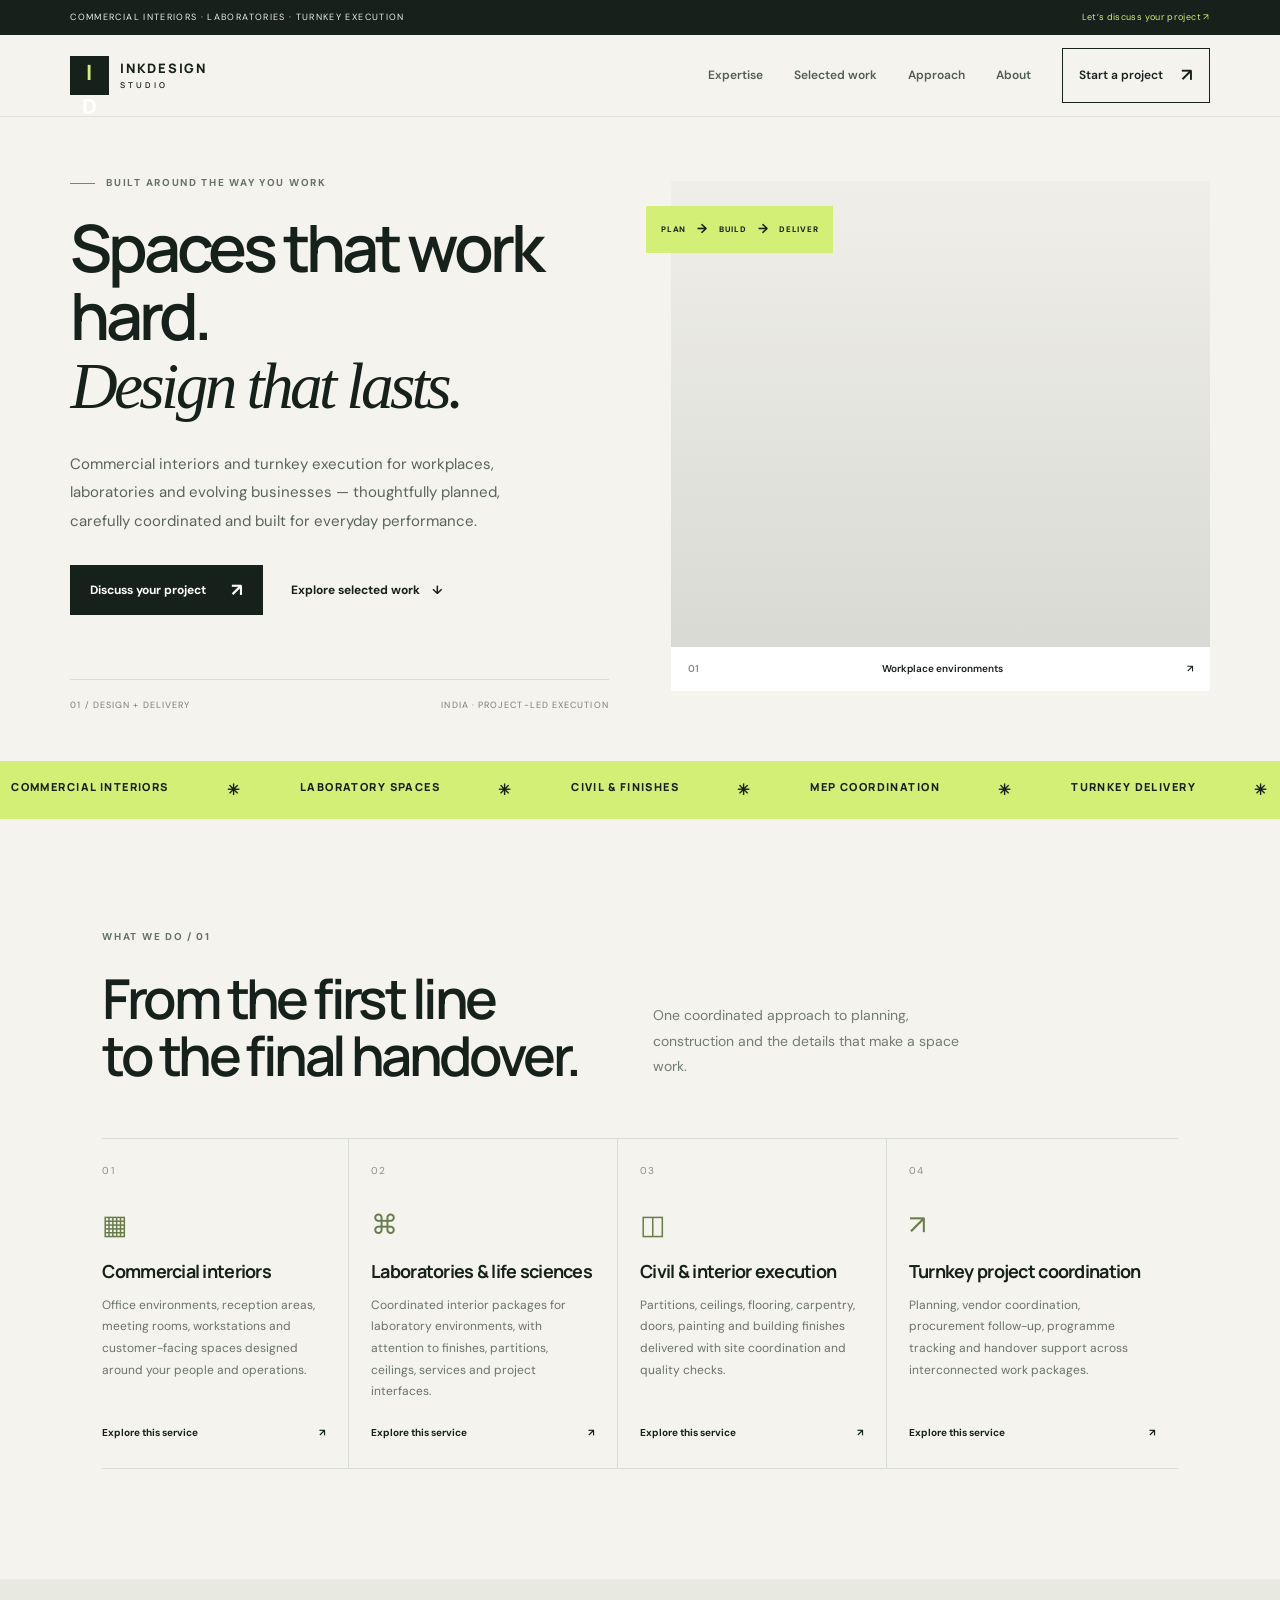
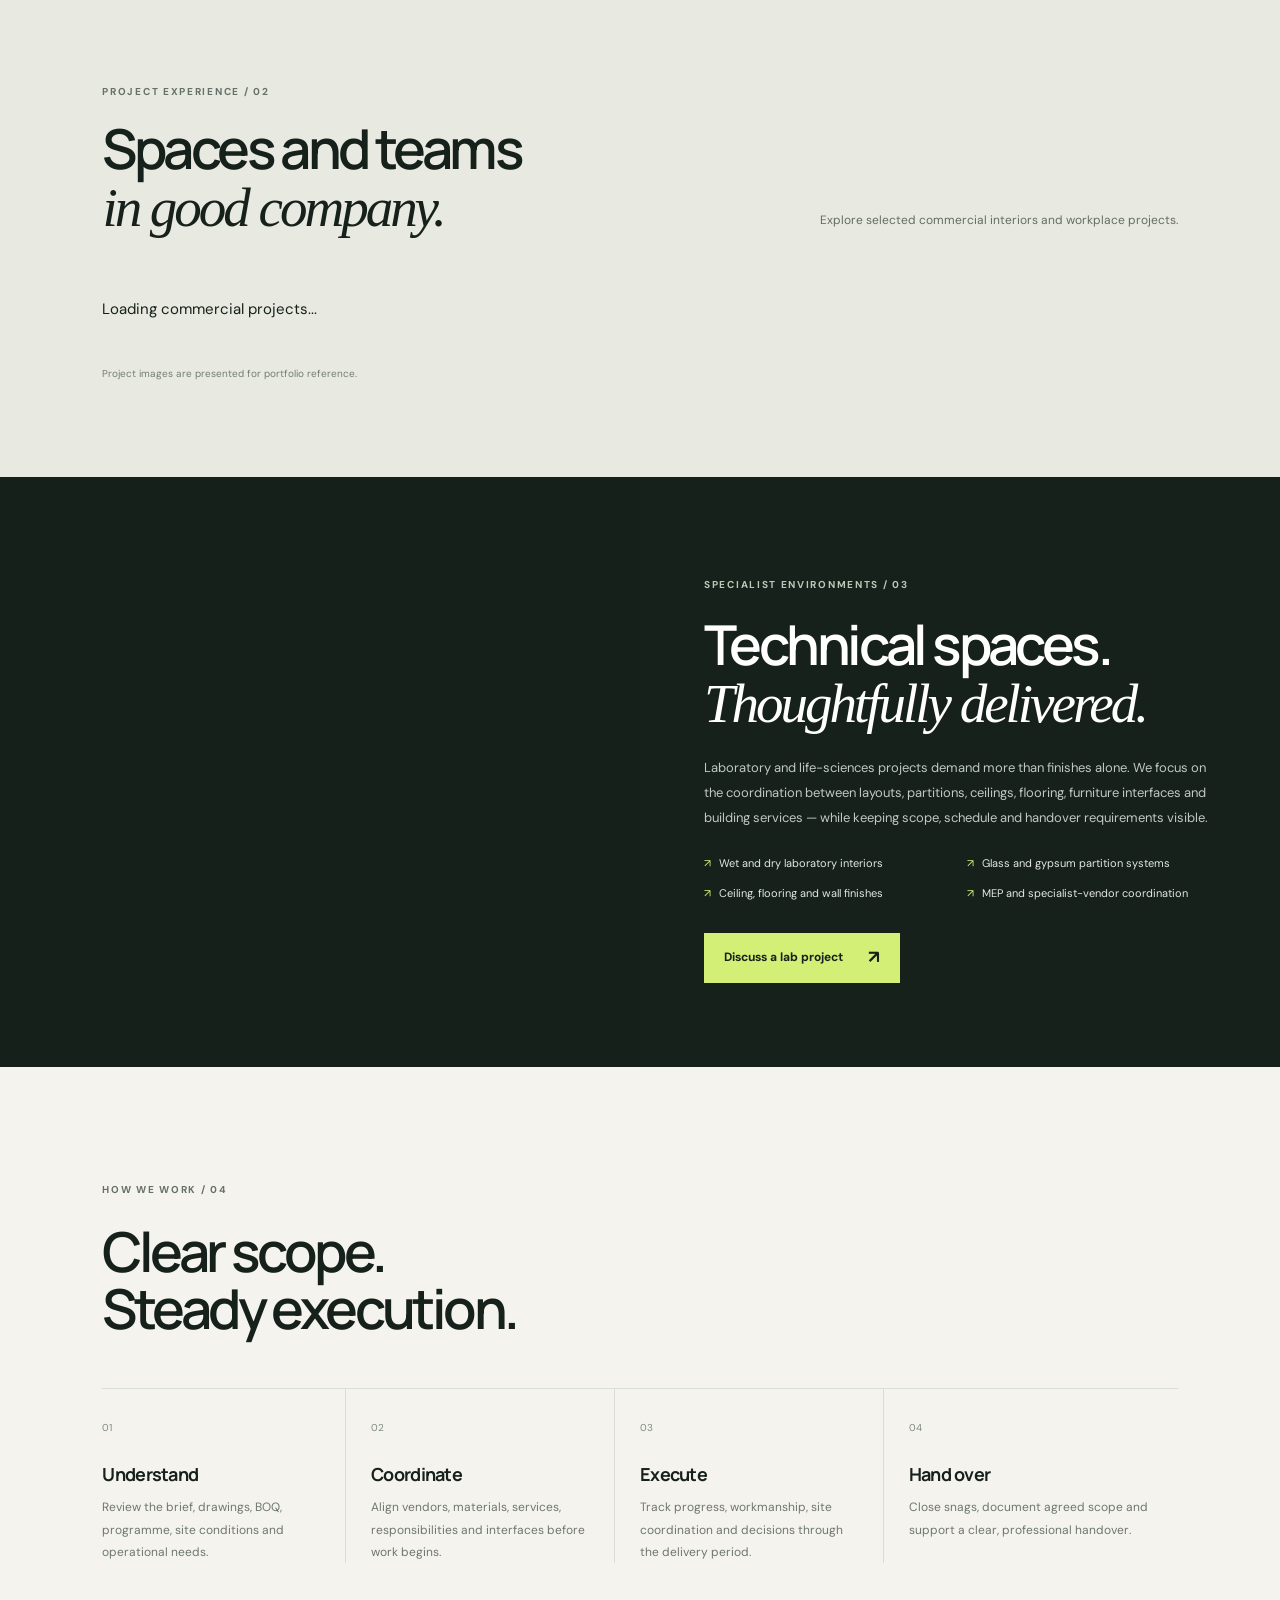
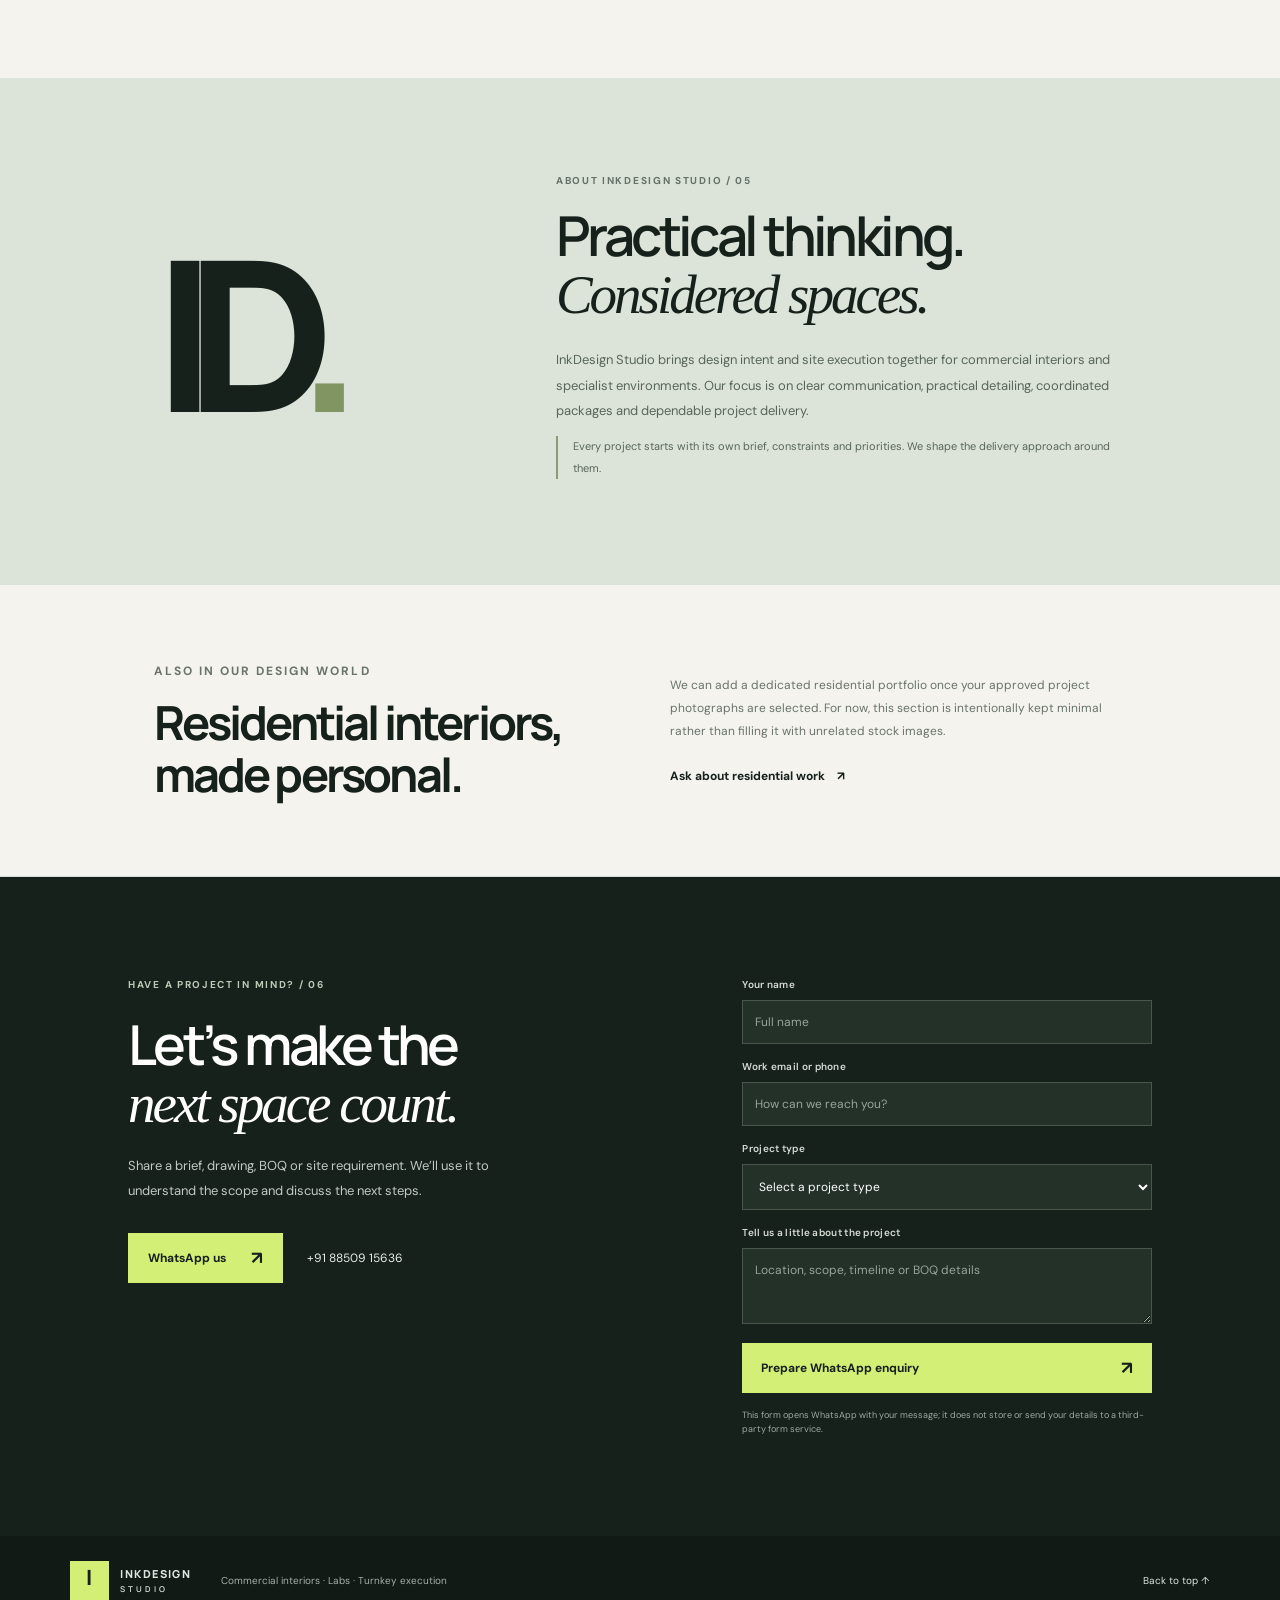
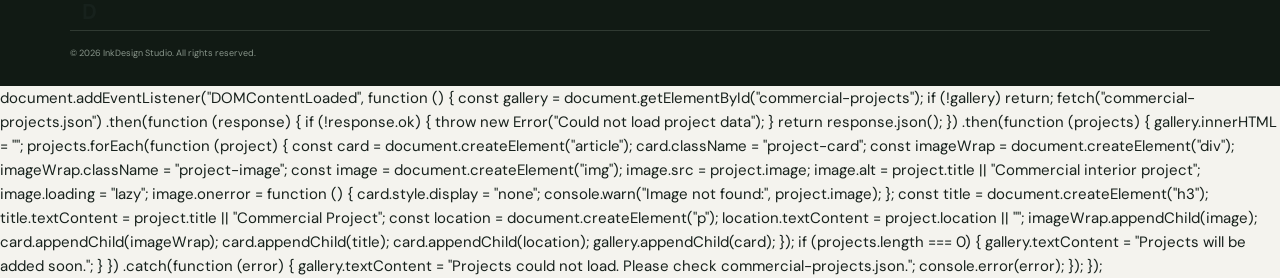
==== index.html @ 26ec73cc "Update index.html" ====
<!doctype html>
<html lang="en">
<head>
  <meta charset="utf-8">
  <meta name="viewport" content="width=device-width, initial-scale=1">
  <title>InkDesign Studio | Commercial Interiors & Turnkey Execution</title>
  <meta name="description" content="InkDesign Studio delivers commercial interiors, laboratory and life-sciences spaces, and turnkey interior execution across India.">
  <meta name="keywords" content="commercial interiors, office interiors, laboratory interiors, life sciences interiors, turnkey interior contractors, InkDesign Studio">
  <meta name="author" content="InkDesign Studio">
  <meta name="theme-color" content="#17211c">
  <link rel="canonical" href="https://inkdesignstudio.co.in/">
  <meta property="og:type" content="website">
  <meta property="og:site_name" content="InkDesign Studio">
  <meta property="og:title" content="InkDesign Studio | Spaces made to perform">
  <meta property="og:description" content="Commercial interiors, laboratory environments and turnkey execution.">
  <meta property="og:url" content="https://inkdesignstudio.co.in/">
  <link rel="preconnect" href="https://fonts.googleapis.com">
  <link rel="preconnect" href="https://fonts.gstatic.com" crossorigin>
  <link href="https://fonts.googleapis.com/css2?family=DM+Sans:wght@400;500;600;700&family=Manrope:wght@400;500;600;700;800&display=swap" rel="stylesheet">
  <link rel="stylesheet" href="styles.css">
  <script type="application/ld+json">
  {"@context":"https://schema.org","@type":"InteriorDesignBusiness","name":"InkDesign Studio","url":"https://inkdesignstudio.co.in/","telephone":"+91-8850915636","description":"Commercial interiors, laboratory and life-sciences spaces, and turnkey interior execution."}
  </script>
</head>
<body>
  <div class="topline"><span>COMMERCIAL INTERIORS · LABORATORIES · TURNKEY EXECUTION</span><a href="https://wa.me/918850915636" target="_blank" rel="noopener">Let’s discuss your project ↗</a></div>
  <header class="site-header">
    <a class="brand" href="#home" aria-label="InkDesign Studio home"><span class="brand-mark">I<span>D</span></span><span class="brand-name">INKDESIGN <small>STUDIO</small></span></a>
    <button class="menu-toggle" aria-label="Open navigation" aria-expanded="false">☰</button>
    <nav class="main-nav" aria-label="Main navigation">
      <a href="#expertise">Expertise</a><a href="#work">Selected work</a><a href="#approach">Approach</a><a href="#about">About</a><a class="nav-cta" href="#contact">Start a project <span>↗</span></a>
    </nav>
  </header>
  <main>
    <section class="hero" id="home">
      <div class="hero-copy">
        <p class="eyebrow"><span class="eyebrow-line"></span> BUILT AROUND THE WAY YOU WORK</p>
        <h1>Spaces that work hard.<br><em>Design that lasts.</em></h1>
        <p class="hero-intro">Commercial interiors and turnkey execution for workplaces, laboratories and evolving businesses — thoughtfully planned, carefully coordinated and built for everyday performance.</p>
        <div class="hero-actions"><a class="button button-dark" href="#contact">Discuss your project <span>↗</span></a><a class="text-link" href="#work">Explore selected work <span>↓</span></a></div>
        <div class="hero-foot"><span>01 / DESIGN + DELIVERY</span><span>INDIA · PROJECT-LED EXECUTION</span></div>
      </div>
      <div class="hero-visual">
        <div class="hero-photo" role="img" aria-label="Contemporary workplace interior"></div>
        <div class="photo-caption"><span>01</span><span>Workplace environments</span><span>↗</span></div>
        <div class="hero-stamp"><span>PLAN</span><b>→</b><span>BUILD</span><b>→</b><span>DELIVER</span></div>
      </div>
    </section>

    <section class="ticker" aria-label="Services"><div>COMMERCIAL INTERIORS <i>✳</i> LABORATORY SPACES <i>✳</i> CIVIL & FINISHES <i>✳</i> MEP COORDINATION <i>✳</i> TURNKEY DELIVERY <i>✳</i></div></section>

    <section class="section expertise" id="expertise">
      <div class="section-heading"><p class="eyebrow">WHAT WE DO / 01</p><h2>From the first line<br>to the final handover.</h2><p class="section-lead">One coordinated approach to planning, construction and the details that make a space work.</p></div>
      <div class="service-grid">
        <article class="service-card"><span class="service-number">01</span><div class="service-icon">▦</div><h3>Commercial interiors</h3><p>Office environments, reception areas, meeting rooms, workstations and customer-facing spaces designed around your people and operations.</p><a href="#contact">Explore this service <span>↗</span></a></article>
        <article class="service-card"><span class="service-number">02</span><div class="service-icon">⌘</div><h3>Laboratories & life sciences</h3><p>Coordinated interior packages for laboratory environments, with attention to finishes, partitions, ceilings, services and project interfaces.</p><a href="#contact">Explore this service <span>↗</span></a></article>
        <article class="service-card"><span class="service-number">03</span><div class="service-icon">◫</div><h3>Civil & interior execution</h3><p>Partitions, ceilings, flooring, carpentry, doors, painting and building finishes delivered with site coordination and quality checks.</p><a href="#contact">Explore this service <span>↗</span></a></article>
        <article class="service-card"><span class="service-number">04</span><div class="service-icon">↗</div><h3>Turnkey project coordination</h3><p>Planning, vendor coordination, procurement follow-up, programme tracking and handover support across interconnected work packages.</p><a href="#contact">Explore this service <span>↗</span></a></article>
      </div>
    </section>

    
<section class="work-section" id="work">
  <div class="work-top">
    <div>
      <p class="eyebrow">PROJECT EXPERIENCE / 02</p>
      <h2>Spaces and teams<br><em>in good company.</em></h2>
    </div>
    <p class="work-intro">
      Explore selected commercial interiors and workplace projects.
    </p>
  </div>

  <div class="project-grid" id="commercial-projects">
    <p>Loading commercial projects...</p>
  </div>

  <p class="image-note">
    Project images are presented for portfolio reference.
  </p>
</section>


    <section class="lab-band">
      <div class="lab-image" role="img" aria-label="Modern laboratory interior"></div>
      <div class="lab-copy"><p class="eyebrow">SPECIALIST ENVIRONMENTS / 03</p><h2>Technical spaces.<br><em>Thoughtfully delivered.</em></h2><p>Laboratory and life-sciences projects demand more than finishes alone. We focus on the coordination between layouts, partitions, ceilings, flooring, furniture interfaces and building services — while keeping scope, schedule and handover requirements visible.</p><ul><li>Wet and dry laboratory interiors</li><li>Glass and gypsum partition systems</li><li>Ceiling, flooring and wall finishes</li><li>MEP and specialist-vendor coordination</li></ul><a class="button button-light" href="#contact">Discuss a lab project <span>↗</span></a></div>
    </section>

    <section class="section approach" id="approach">
      <div class="section-heading"><p class="eyebrow">HOW WE WORK / 04</p><h2>Clear scope.<br>Steady execution.</h2></div>
      <div class="steps">
        <article><span>01</span><h3>Understand</h3><p>Review the brief, drawings, BOQ, programme, site conditions and operational needs.</p></article>
        <article><span>02</span><h3>Coordinate</h3><p>Align vendors, materials, services, responsibilities and interfaces before work begins.</p></article>
        <article><span>03</span><h3>Execute</h3><p>Track progress, workmanship, site coordination and decisions through the delivery period.</p></article>
        <article><span>04</span><h3>Hand over</h3><p>Close snags, document agreed scope and support a clear, professional handover.</p></article>
      </div>
    </section>

    <section class="about-section" id="about">
      <div class="about-mark">ID<span>.</span></div>
      <div class="about-copy"><p class="eyebrow">ABOUT INKDESIGN STUDIO / 05</p><h2>Practical thinking.<br><em>Considered spaces.</em></h2><p>InkDesign Studio brings design intent and site execution together for commercial interiors and specialist environments. Our focus is on clear communication, practical detailing, coordinated packages and dependable project delivery.</p><p class="about-small">Every project starts with its own brief, constraints and priorities. We shape the delivery approach around them.</p></div>
    </section>

    <section class="residential-note"><div><p class="eyebrow">ALSO IN OUR DESIGN WORLD</p><h2>Residential interiors,<br>made personal.</h2></div><div><p>We can add a dedicated residential portfolio once your approved project photographs are selected. For now, this section is intentionally kept minimal rather than filling it with unrelated stock images.</p><a class="text-link" href="#contact">Ask about residential work <span>↗</span></a></div></section>

    <section class="contact-section" id="contact">
      <div class="contact-main"><p class="eyebrow">HAVE A PROJECT IN MIND? / 06</p><h2>Let’s make the<br><em>next space count.</em></h2><p>Share a brief, drawing, BOQ or site requirement. We’ll use it to understand the scope and discuss the next steps.</p><div class="contact-actions"><a class="button button-light" href="https://wa.me/918850915636?text=Hello%20InkDesign%20Studio%2C%20I%20would%20like%20to%20discuss%20a%20project." target="_blank" rel="noopener">WhatsApp us <span>↗</span></a><a class="contact-phone" href="tel:+918850915636">+91 88509 15636</a></div></div>
      <form class="enquiry-form" id="enquiry-form">
        <label>Your name<input name="name" required autocomplete="name" placeholder="Full name"></label>
        <label>Work email or phone<input name="contact" required placeholder="How can we reach you?"></label>
        <label>Project type<select name="project" required><option value="">Select a project type</option><option>Commercial interiors</option><option>Laboratory / life sciences</option><option>Civil & interior execution</option><option>Turnkey coordination</option><option>Residential interiors</option><option>Other</option></select></label>
        <label>Tell us a little about the project<textarea name="message" rows="3" placeholder="Location, scope, timeline or BOQ details"></textarea></label>
        <button class="button button-light" type="submit">Prepare WhatsApp enquiry <span>↗</span></button>
        <p class="form-note">This form opens WhatsApp with your message; it does not store or send your details to a third-party form service.</p>
      </form>
    </section>
  </main>
  <footer class="site-footer"><a class="brand brand-footer" href="#home"><span class="brand-mark">I<span>D</span></span><span class="brand-name">INKDESIGN <small>STUDIO</small></span></a><span>Commercial interiors · Labs · Turnkey execution</span><a href="#home">Back to top ↑</a><small>© <span id="year"></span> InkDesign Studio. All rights reserved.</small></footer>
  <script src="script.js"></script>
</body>
</html>

document.addEventListener("DOMContentLoaded", function () {
  const gallery = document.getElementById("commercial-projects");

  if (!gallery) return;

  fetch("commercial-projects.json")
    .then(function (response) {
      if (!response.ok) {
        throw new Error("Could not load project data");
      }
      return response.json();
    })
    .then(function (projects) {
      gallery.innerHTML = "";

      projects.forEach(function (project) {
        const card = document.createElement("article");
        card.className = "project-card";

        const imageWrap = document.createElement("div");
        imageWrap.className = "project-image";

        const image = document.createElement("img");
        image.src = project.image;
        image.alt = project.title || "Commercial interior project";
        image.loading = "lazy";

        image.onerror = function () {
          card.style.display = "none";
          console.warn("Image not found:", project.image);
        };

        const title = document.createElement("h3");
        title.textContent = project.title || "Commercial Project";

        const location = document.createElement("p");
        location.textContent = project.location || "";

        imageWrap.appendChild(image);
        card.appendChild(imageWrap);
        card.appendChild(title);
        card.appendChild(location);
        gallery.appendChild(card);
      });

      if (projects.length === 0) {
        gallery.textContent = "Projects will be added soon.";
      }
    })
    .catch(function (error) {
      gallery.textContent =
        "Projects could not load. Please check commercial-projects.json.";
      console.error(error);
    });
});
---- styles.css ----
:root{--ink:#17211c;--ink2:#24312a;--paper:#f4f3ee;--white:#fff;--muted:#727b74;--line:#d8ddd6;--accent:#d3ef76;--serif:Georgia,"Times New Roman",serif;--sans:"DM Sans",sans-serif;--display:"Manrope",sans-serif}
*{box-sizing:border-box}html{scroll-behavior:smooth;scroll-padding-top:90px}body{margin:0;background:var(--paper);color:var(--ink);font-family:var(--sans);font-size:15px;line-height:1.6}a{color:inherit;text-decoration:none}img{display:block;width:100%;height:100%;object-fit:cover}.topline{height:35px;padding:0 5.5%;display:flex;justify-content:space-between;align-items:center;background:var(--ink);color:#e8eee7;font-size:9px;letter-spacing:.15em}.topline a{color:var(--accent);letter-spacing:.04em}.site-header{height:82px;padding:0 5.5%;display:flex;align-items:center;justify-content:space-between;background:var(--paper);position:sticky;top:0;z-index:20;border-bottom:1px solid rgba(23,33,28,.08)}.brand{display:flex;align-items:center;gap:11px}.brand-mark{width:39px;height:39px;background:var(--ink);color:var(--accent);display:grid;place-items:center;font-family:var(--display);font-size:21px;font-weight:800;letter-spacing:-.12em;padding-right:4px}.brand-mark span{color:#fff}.brand-name{font-family:var(--display);font-size:13px;font-weight:800;letter-spacing:.13em;line-height:1.1}.brand-name small{display:block;font-size:8px;letter-spacing:.36em;margin-top:5px;font-weight:600}.main-nav{display:flex;align-items:center;gap:31px;font-size:12px;font-weight:600}.main-nav>a:not(.nav-cta){color:#525b54}.main-nav>a:hover,.text-link:hover{color:#647b30}.nav-cta{padding:12px 16px;border:1px solid var(--ink);display:flex;gap:18px;align-items:center}.nav-cta span,.button span{font-size:18px}.menu-toggle{display:none;border:0;background:none;font-size:24px;color:var(--ink)}
.hero{min-height:640px;display:grid;grid-template-columns:1fr 1fr;padding:0 5.5% 48px;gap:5.5%;align-items:center}.hero-copy{padding:58px 0 0}.eyebrow{font-size:10px;font-weight:700;letter-spacing:.17em;margin:0 0 23px;color:#647068;display:flex;align-items:center;gap:11px}.eyebrow-line{width:25px;height:1px;background:#75886a}.hero h1,.section h2,.work-top h2,.lab-copy h2,.about-copy h2,.contact-main h2{font-family:var(--display);font-size:clamp(43px,5.1vw,72px);letter-spacing:-.065em;line-height:1.04;margin:0;font-weight:600}.hero h1 em,.work-top h2 em,.lab-copy h2 em,.about-copy h2 em,.contact-main h2 em{font-family:var(--serif);font-weight:400;letter-spacing:-.055em}.hero-intro{max-width:475px;margin:29px 0 30px;color:#59645c;font-size:15px;line-height:1.9}.hero-actions{display:flex;align-items:center;gap:28px}.button{min-height:50px;padding:0 19px;display:inline-flex;align-items:center;justify-content:space-between;gap:25px;border:1px solid transparent;font-family:var(--sans);font-size:12px;font-weight:700;cursor:pointer}.button-dark{background:var(--ink);color:#fff}.button-dark:hover{background:#34483b}.text-link{font-size:12px;font-weight:700;display:inline-flex;gap:12px;align-items:center}.hero-foot{display:flex;justify-content:space-between;border-top:1px solid var(--line);padding-top:18px;margin-top:64px;font-size:9px;letter-spacing:.12em;color:#778078}.hero-visual{height:510px;position:relative;margin-top:42px}.hero-photo{height:100%;background:linear-gradient(180deg,rgba(10,20,14,.02),rgba(10,20,14,.12)),url("https://images.unsplash.com/photo-1497366754035-f200968a6e72?auto=format&fit=crop&w=1400&q=85") center/cover}.photo-caption{position:absolute;bottom:0;left:0;right:0;background:var(--white);padding:14px 17px;display:flex;justify-content:space-between;font-size:10px;font-weight:600}.photo-caption span:first-child{color:#889188}.hero-stamp{position:absolute;top:25px;left:-25px;display:flex;gap:11px;align-items:center;background:var(--accent);padding:13px 15px;font-size:8px;font-weight:800;letter-spacing:.09em}.hero-stamp b{font-size:13px}
.ticker{overflow:hidden;background:var(--accent);padding:17px 0;white-space:nowrap}.ticker div{font-family:var(--display);font-weight:800;font-size:11px;letter-spacing:.13em;display:flex;justify-content:space-around;gap:36px;min-width:900px}.ticker i{font-style:normal;font-size:15px}
.section{padding:110px 8%}.section-heading{display:grid;grid-template-columns:1fr 1fr;align-items:end;gap:25px;margin-bottom:54px}.section-heading .eyebrow{grid-column:1/-1;margin-bottom:0}.section h2,.work-top h2,.lab-copy h2,.about-copy h2,.contact-main h2{font-size:clamp(38px,4.3vw,58px)}.section-lead{max-width:340px;color:var(--muted);font-size:14px;line-height:1.8;margin:0 0 5px}.service-grid{display:grid;grid-template-columns:repeat(4,1fr);border-top:1px solid var(--line);border-bottom:1px solid var(--line)}.service-card{padding:24px 22px 27px 0;min-height:280px;border-right:1px solid var(--line);margin-right:22px;display:flex;flex-direction:column}.service-card:last-child{border:0;margin:0}.service-number{font-size:10px;color:#89928a;letter-spacing:.12em}.service-icon{font-size:27px;margin:24px 0 14px;color:#697c4b}.service-card h3{font-family:var(--display);font-size:18px;line-height:1.25;letter-spacing:-.04em;margin:0 0 12px}.service-card p{font-size:12px;color:#69736b;line-height:1.8;margin:0 0 22px}.service-card a{font-size:10px;font-weight:700;margin-top:auto;display:flex;justify-content:space-between}
.work-section{background:#e8e9e1;padding:105px 8% 85px}.work-top{display:flex;justify-content:space-between;gap:50px;align-items:end;margin-bottom:46px}.work-top .eyebrow{margin-bottom:20px}.work-intro{max-width:360px;color:#626d64;font-size:12px;line-height:1.9;margin:0 0 4px}.project-grid{display:grid;grid-template-columns:1.15fr 1fr 1fr;gap:30px 20px}.project-card{min-width:0}.project-large{grid-row:span 1}.project-image{height:240px;background:#d2d6cd;overflow:hidden}.project-large .project-image{height:290px}.project-image img{transition:transform .5s ease}.project-card:hover .project-image img{transform:scale(1.035)}.project-meta{display:flex;justify-content:space-between;align-items:flex-start;padding-top:14px}.project-type{font-size:8px;letter-spacing:.14em;color:#71806f;font-weight:700}.project-meta h3{font-family:var(--display);font-size:17px;letter-spacing:-.04em;margin:4px 0 0}.project-meta p{font-size:11px;color:#6d776e;margin:3px 0}.project-arrow{font-size:18px}.image-note{font-size:10px;color:#747e74;margin-top:30px}
.lab-band{background:var(--ink);color:#fff;display:grid;grid-template-columns:1fr 1fr;min-height:590px}.lab-image{background:linear-gradient(0deg,rgba(12,23,16,.06),rgba(12,23,16,.06)),url("https://images.unsplash.com/photo-1581093458791-9d42e3c0b6d1?auto=format&fit=crop&w=1300&q=85") center/cover;min-height:590px}.lab-copy{padding:85px 11% 70px 10%;align-self:center}.lab-copy .eyebrow{color:#bdc9b7}.lab-copy h2{margin-bottom:24px}.lab-copy>p:not(.eyebrow){font-size:13px;line-height:1.9;color:#c0c8c1;max-width:520px}.lab-copy ul{padding:0;margin:25px 0 30px;list-style:none;display:grid;grid-template-columns:1fr 1fr;gap:12px 20px}.lab-copy li{font-size:11px;color:#e3e8e2}.lab-copy li:before{content:"↗";color:var(--accent);margin-right:8px}.button-light{background:var(--accent);color:var(--ink)}.button-light:hover{background:#e1f6a0}
.approach{padding-top:115px;padding-bottom:115px}.approach .section-heading{margin-bottom:50px}.steps{display:grid;grid-template-columns:repeat(4,1fr);border-top:1px solid var(--line)}.steps article{padding:25px 25px 0 0;margin-right:25px;border-right:1px solid var(--line)}.steps article:last-child{border:0;margin:0}.steps article>span{font-size:10px;color:#7e8a7d}.steps h3{font-family:var(--display);font-size:18px;margin:22px 0 8px;letter-spacing:-.04em}.steps p{font-size:12px;line-height:1.85;color:#6d776e;margin:0}
.about-section{background:#dce3d8;padding:95px 12%;display:grid;grid-template-columns:.75fr 1.25fr;gap:60px;align-items:center}.about-mark{font-family:var(--display);font-size:clamp(100px,17vw,210px);font-weight:800;letter-spacing:-.14em;color:var(--ink);line-height:1}.about-mark span{color:#819563}.about-copy .eyebrow{margin-bottom:18px}.about-copy h2{margin-bottom:24px}.about-copy>p:not(.eyebrow){max-width:600px;color:#59665b;font-size:13px;line-height:1.95}.about-small{border-left:2px solid #8b9b78;padding-left:15px;font-size:11px!important}
.residential-note{padding:75px 12%;display:grid;grid-template-columns:1fr 1fr;gap:60px;align-items:center;border-bottom:1px solid var(--line)}.residential-note .eyebrow{margin-bottom:14px}.residential-note h2{font-family:var(--display);font-size:clamp(32px,4vw,47px);line-height:1.1;letter-spacing:-.06em;margin:0}.residential-note p{font-size:12px;color:#69736b;line-height:1.9;margin:0 0 20px}
.contact-section{background:var(--ink);color:#fff;padding:100px 10%;display:grid;grid-template-columns:1fr .8fr;gap:10%;align-items:start}.contact-main .eyebrow{color:#bdc9b7}.contact-main h2{margin-bottom:22px}.contact-main>p:not(.eyebrow){font-size:13px;color:#c1c9c1;line-height:1.9;max-width:430px}.contact-actions{display:flex;align-items:center;gap:24px;margin-top:30px}.contact-phone{font-size:12px;color:#e5ebe4}.enquiry-form{display:grid;gap:15px}.enquiry-form label{display:grid;gap:7px;font-size:10px;color:#d6ddd5;font-weight:600;letter-spacing:.03em}.enquiry-form input,.enquiry-form select,.enquiry-form textarea{width:100%;border:1px solid #49564c;background:#243129;color:#fff;border-radius:0;padding:13px 12px;font:12px var(--sans);outline:none}.enquiry-form input:focus,.enquiry-form select:focus,.enquiry-form textarea:focus{border-color:var(--accent)}.enquiry-form select{appearance:auto}.enquiry-form textarea{resize:vertical}.enquiry-form input::placeholder,.enquiry-form textarea::placeholder{color:#98a49a}.enquiry-form .button{margin-top:4px;border:0}.form-note{font-size:9px;color:#9da99f;line-height:1.6;margin:0}
.site-footer{padding:25px 5.5%;display:flex;align-items:center;gap:30px;flex-wrap:wrap;background:#111a14;color:#dfe5dd}.brand-footer .brand-mark{background:var(--accent);color:var(--ink)}.brand-footer .brand-mark span{color:var(--ink)}.brand-footer .brand-name{font-size:11px}.site-footer>span{font-size:10px;color:#a7b0a7}.site-footer>a:nth-of-type(2){margin-left:auto;font-size:10px}.site-footer>small{width:100%;border-top:1px solid #303a32;padding-top:15px;color:#88958a;font-size:9px}
@media(max-width:1000px){.main-nav{gap:17px}.hero{gap:4%;padding-left:4%;padding-right:4%}.section,.work-section{padding-left:5%;padding-right:5%}.service-grid{grid-template-columns:repeat(2,1fr);row-gap:20px}.service-card:nth-child(2){border-right:0}.service-card:nth-child(3){border-bottom:0}.service-card{min-height:240px}.project-grid{grid-template-columns:1fr 1fr}.project-large .project-image,.project-image{height:230px}.lab-copy{padding:60px 8%}.contact-section{padding-left:7%;padding-right:7%;gap:6%}}
@media(max-width:720px){.topline{padding:0 5%;font-size:7px}.topline a{font-size:8px}.site-header{height:70px;padding:0 5%}.menu-toggle{display:block}.main-nav{display:none;position:absolute;top:69px;left:0;right:0;background:var(--paper);padding:20px 5% 25px;border-bottom:1px solid var(--line);flex-direction:column;align-items:stretch;gap:18px}.main-nav.open{display:flex}.nav-cta{justify-content:space-between}.hero{display:flex;flex-direction:column;align-items:stretch;padding:0 5% 35px;gap:25px}.hero-copy{padding-top:55px}.hero h1{font-size:clamp(42px,12vw,62px)}.hero-intro{font-size:13px}.hero-foot{margin-top:38px;font-size:8px}.hero-visual{height:380px;margin:0 0 0 15px}.hero-stamp{left:-15px}.section{padding:75px 6%}.section-heading{display:block;margin-bottom:35px}.section-heading .eyebrow{margin-bottom:20px}.section-lead{margin-top:18px}.service-grid{grid-template-columns:1fr 1fr}.service-card{margin-right:15px;padding-right:15px}.service-card:nth-child(2){margin-right:0}.service-card:nth-child(3){border-right:1px solid var(--line);border-bottom:0}.service-card:nth-child(4){border:0;margin:0}.work-section{padding:75px 6%}.work-top{display:block}.work-intro{margin-top:22px}.project-grid{grid-template-columns:1fr;gap:25px}.project-image,.project-large .project-image{height:250px}.lab-band{grid-template-columns:1fr}.lab-image{min-height:320px}.lab-copy{padding:55px 7%}.lab-copy ul{grid-template-columns:1fr}.approach{padding-top:75px;padding-bottom:75px}.steps{grid-template-columns:1fr 1fr;row-gap:30px}.steps article:nth-child(2){border:0;margin:0}.steps article{min-height:160px}.about-section{padding:70px 7%;grid-template-columns:1fr;gap:20px}.about-mark{font-size:100px}.residential-note{padding:60px 7%;grid-template-columns:1fr;gap:20px}.contact-section{padding:75px 7%;grid-template-columns:1fr;gap:45px}.site-footer{padding:25px 5%;gap:15px}.site-footer>span{order:3;width:100%}.site-footer>a:nth-of-type(2){margin-left:auto}.site-footer>small{order:4}}
@media(prefers-reduced-motion:reduce){html{scroll-behavior:auto}*,*:before,*:after{transition:none!important;animation:none!important}}
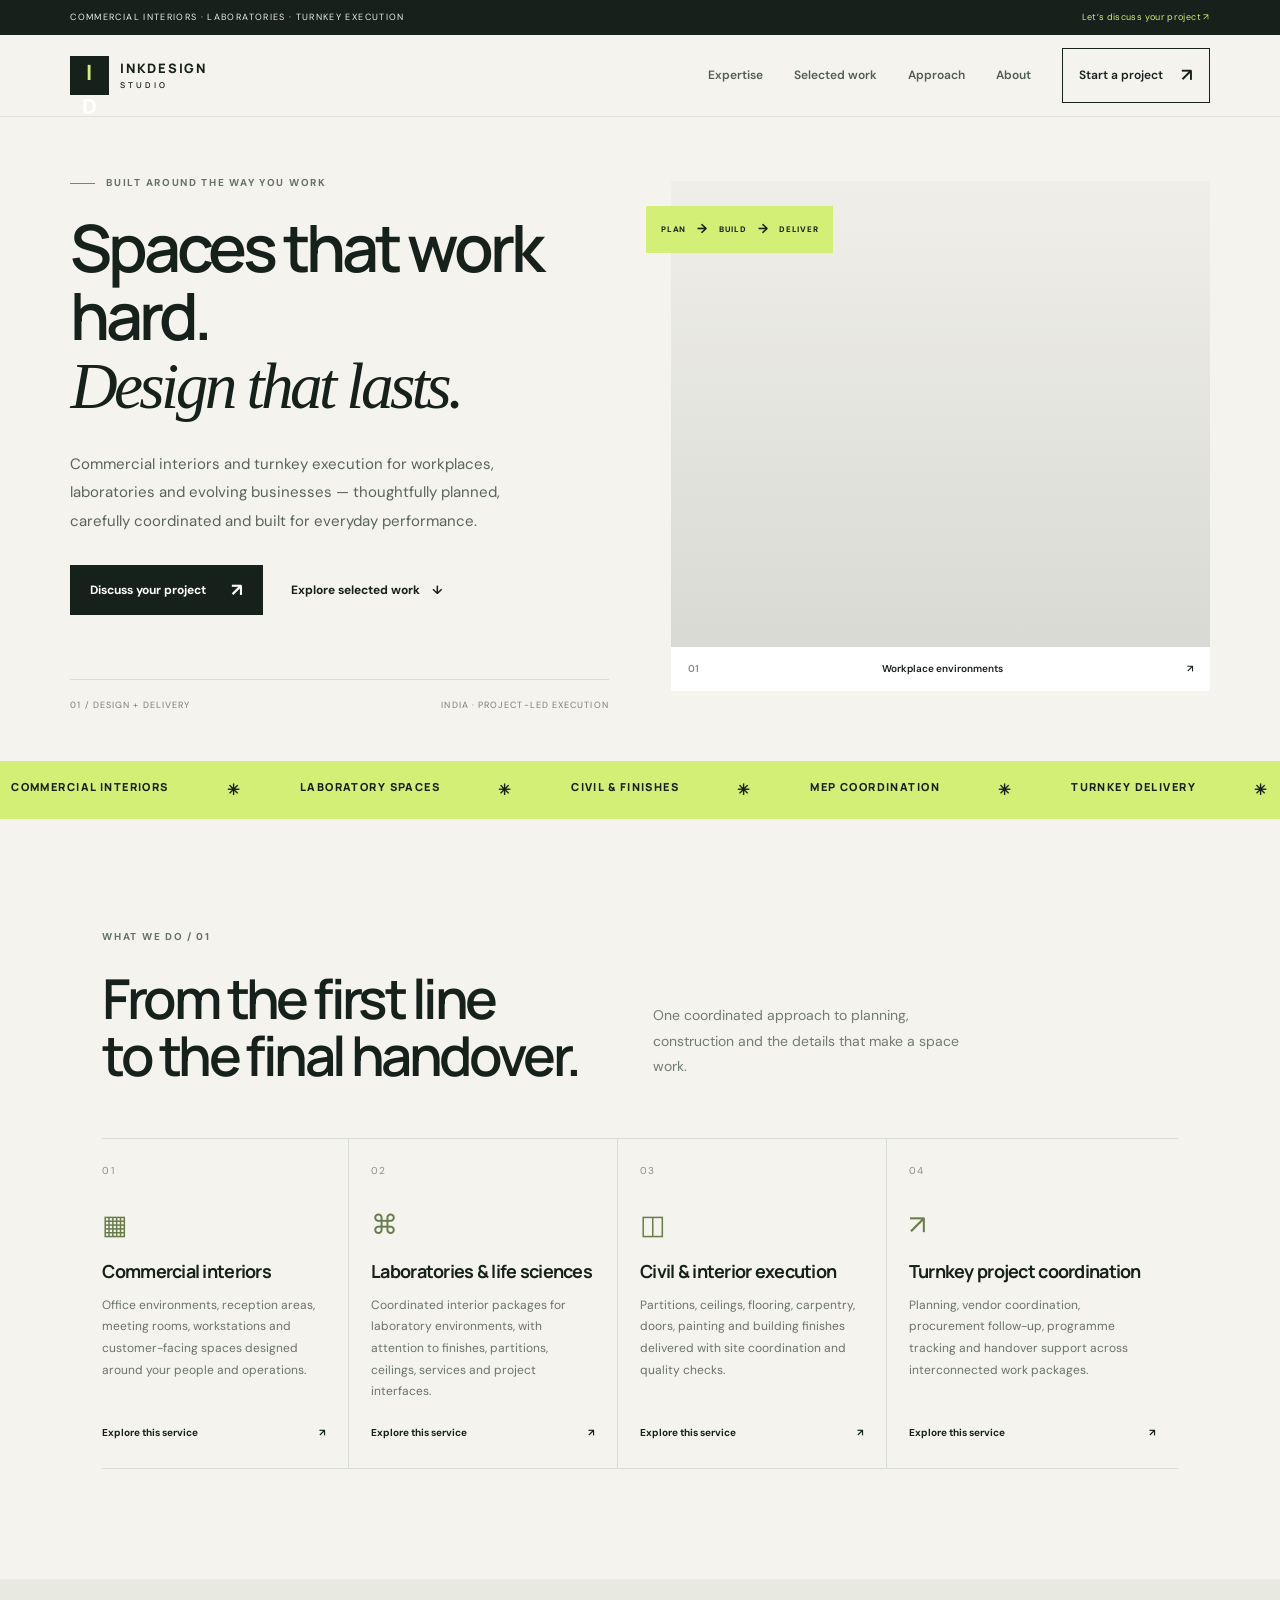
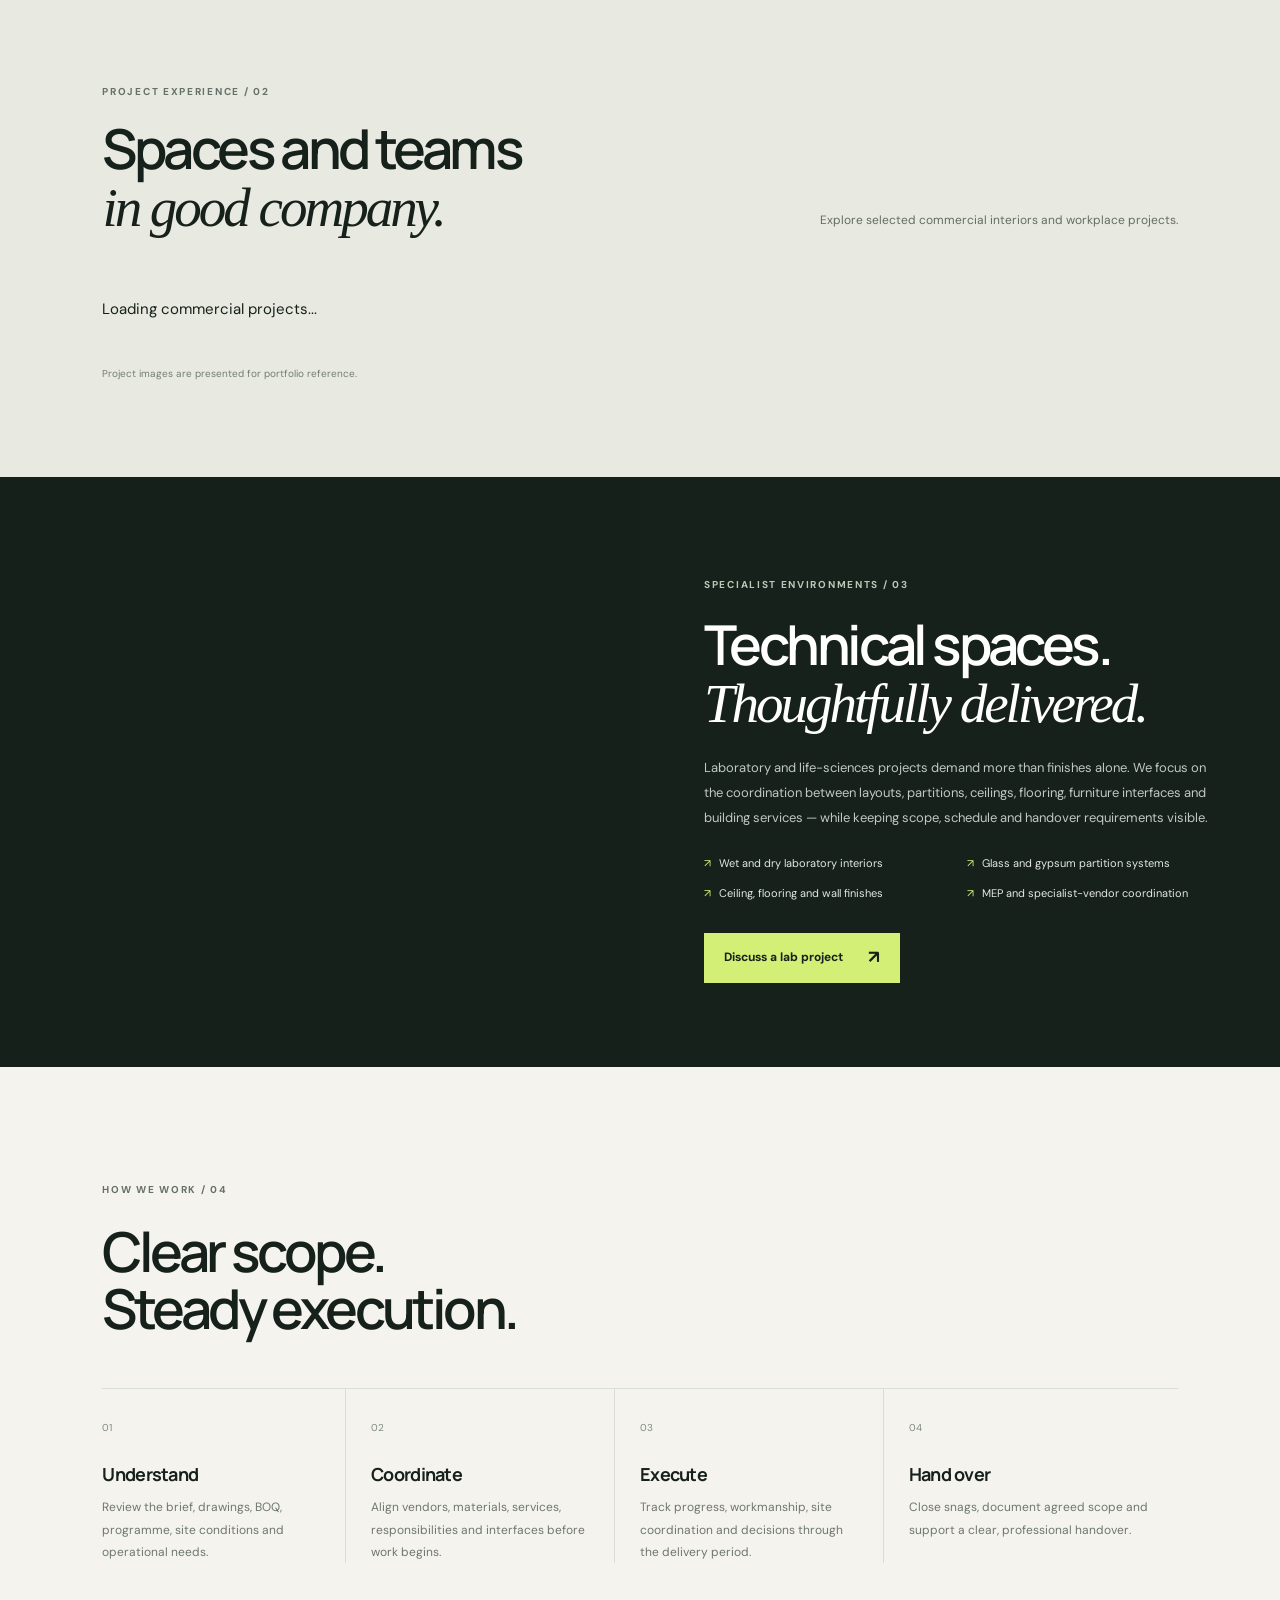
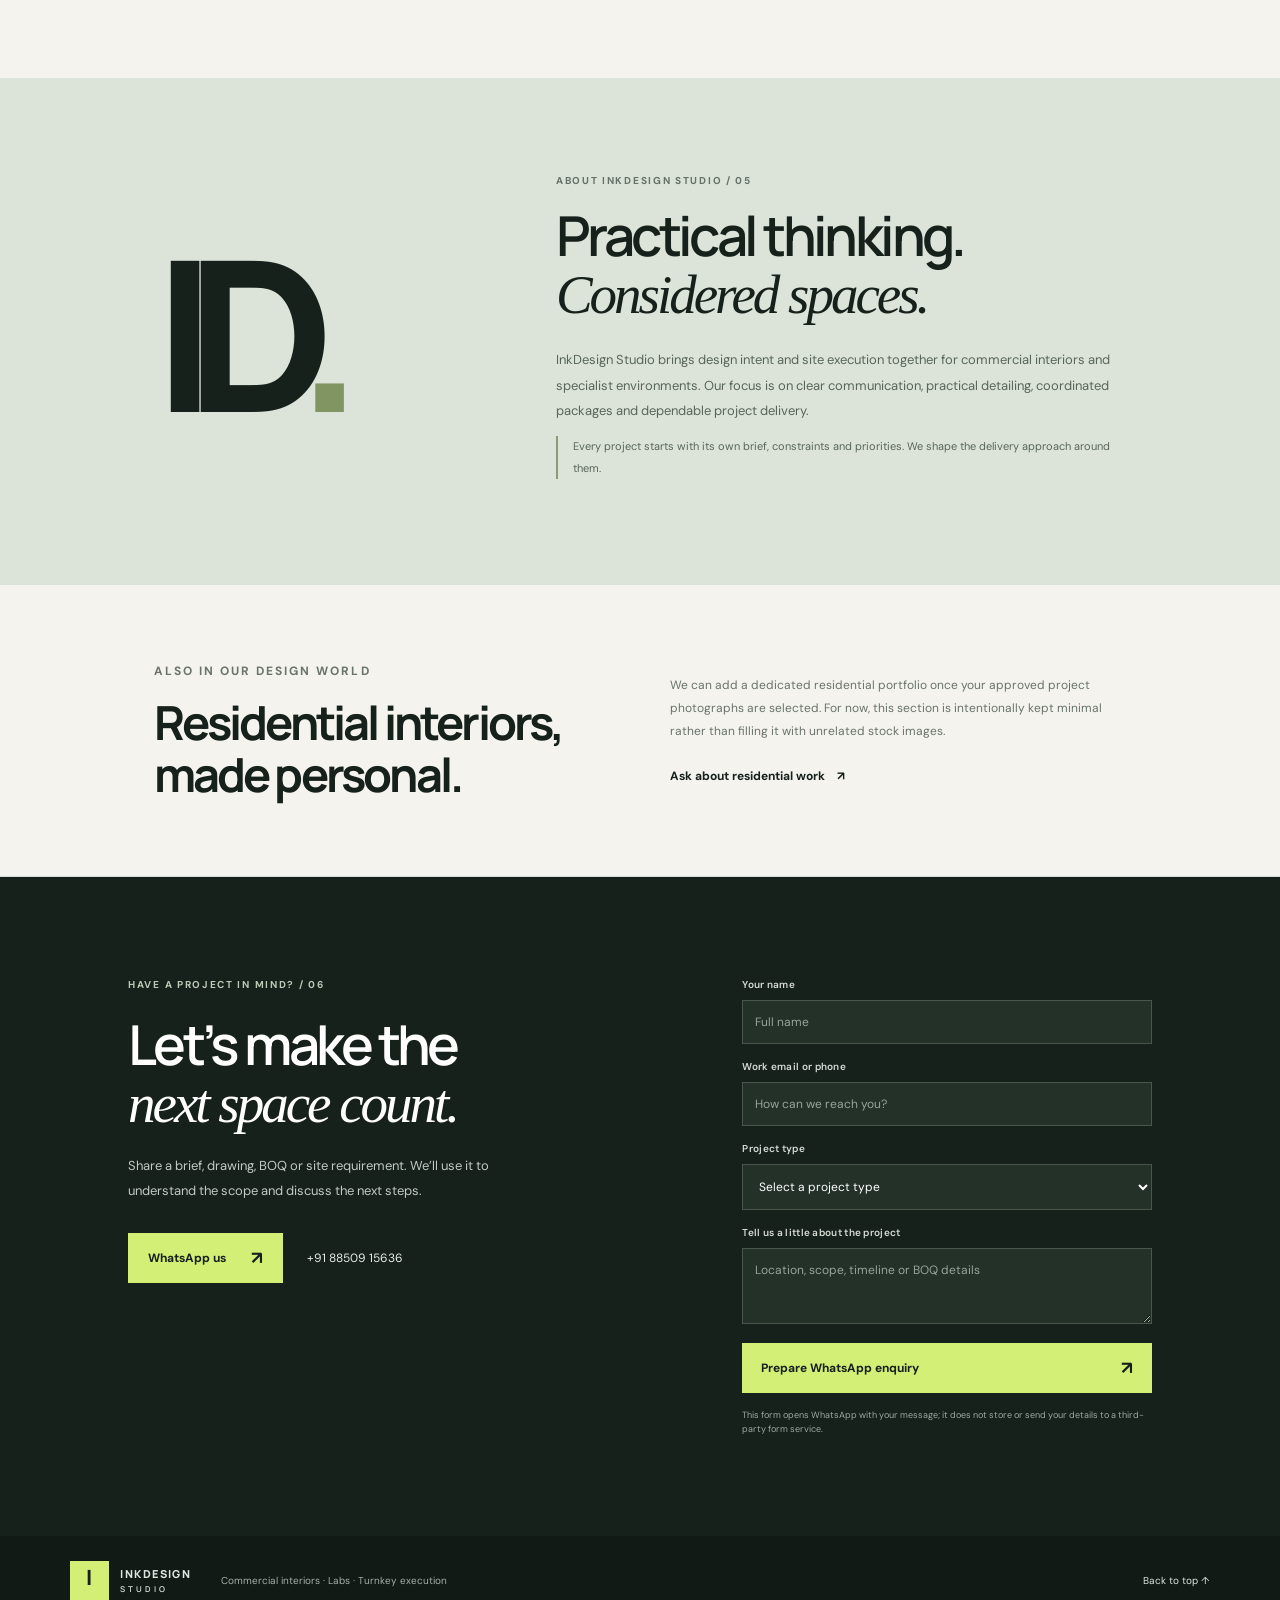
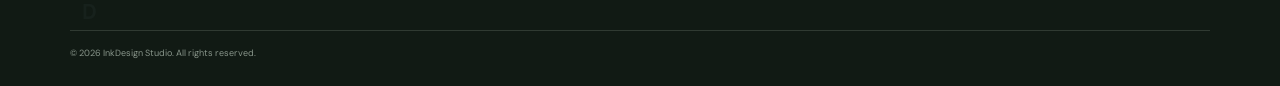
==== commit 77408174: "Update index.html" ====
--- a/index.html
+++ b/index.html
@@ -119,60 +119,3 @@
   <script src="script.js"></script>
 </body>
 </html>
-
-document.addEventListener("DOMContentLoaded", function () {
-  const gallery = document.getElementById("commercial-projects");
-
-  if (!gallery) return;
-
-  fetch("commercial-projects.json")
-    .then(function (response) {
-      if (!response.ok) {
-        throw new Error("Could not load project data");
-      }
-      return response.json();
-    })
-    .then(function (projects) {
-      gallery.innerHTML = "";
-
-      projects.forEach(function (project) {
-        const card = document.createElement("article");
-        card.className = "project-card";
-
-        const imageWrap = document.createElement("div");
-        imageWrap.className = "project-image";
-
-        const image = document.createElement("img");
-        image.src = project.image;
-        image.alt = project.title || "Commercial interior project";
-        image.loading = "lazy";
-
-        image.onerror = function () {
-          card.style.display = "none";
-          console.warn("Image not found:", project.image);
-        };
-
-        const title = document.createElement("h3");
-        title.textContent = project.title || "Commercial Project";
-
-        const location = document.createElement("p");
-        location.textContent = project.location || "";
-
-        imageWrap.appendChild(image);
-        card.appendChild(imageWrap);
-        card.appendChild(title);
-        card.appendChild(location);
-        gallery.appendChild(card);
-      });
-
-      if (projects.length === 0) {
-        gallery.textContent = "Projects will be added soon.";
-      }
-    })
-    .catch(function (error) {
-      gallery.textContent =
-        "Projects could not load. Please check commercial-projects.json.";
-      console.error(error);
-    });
-});
-
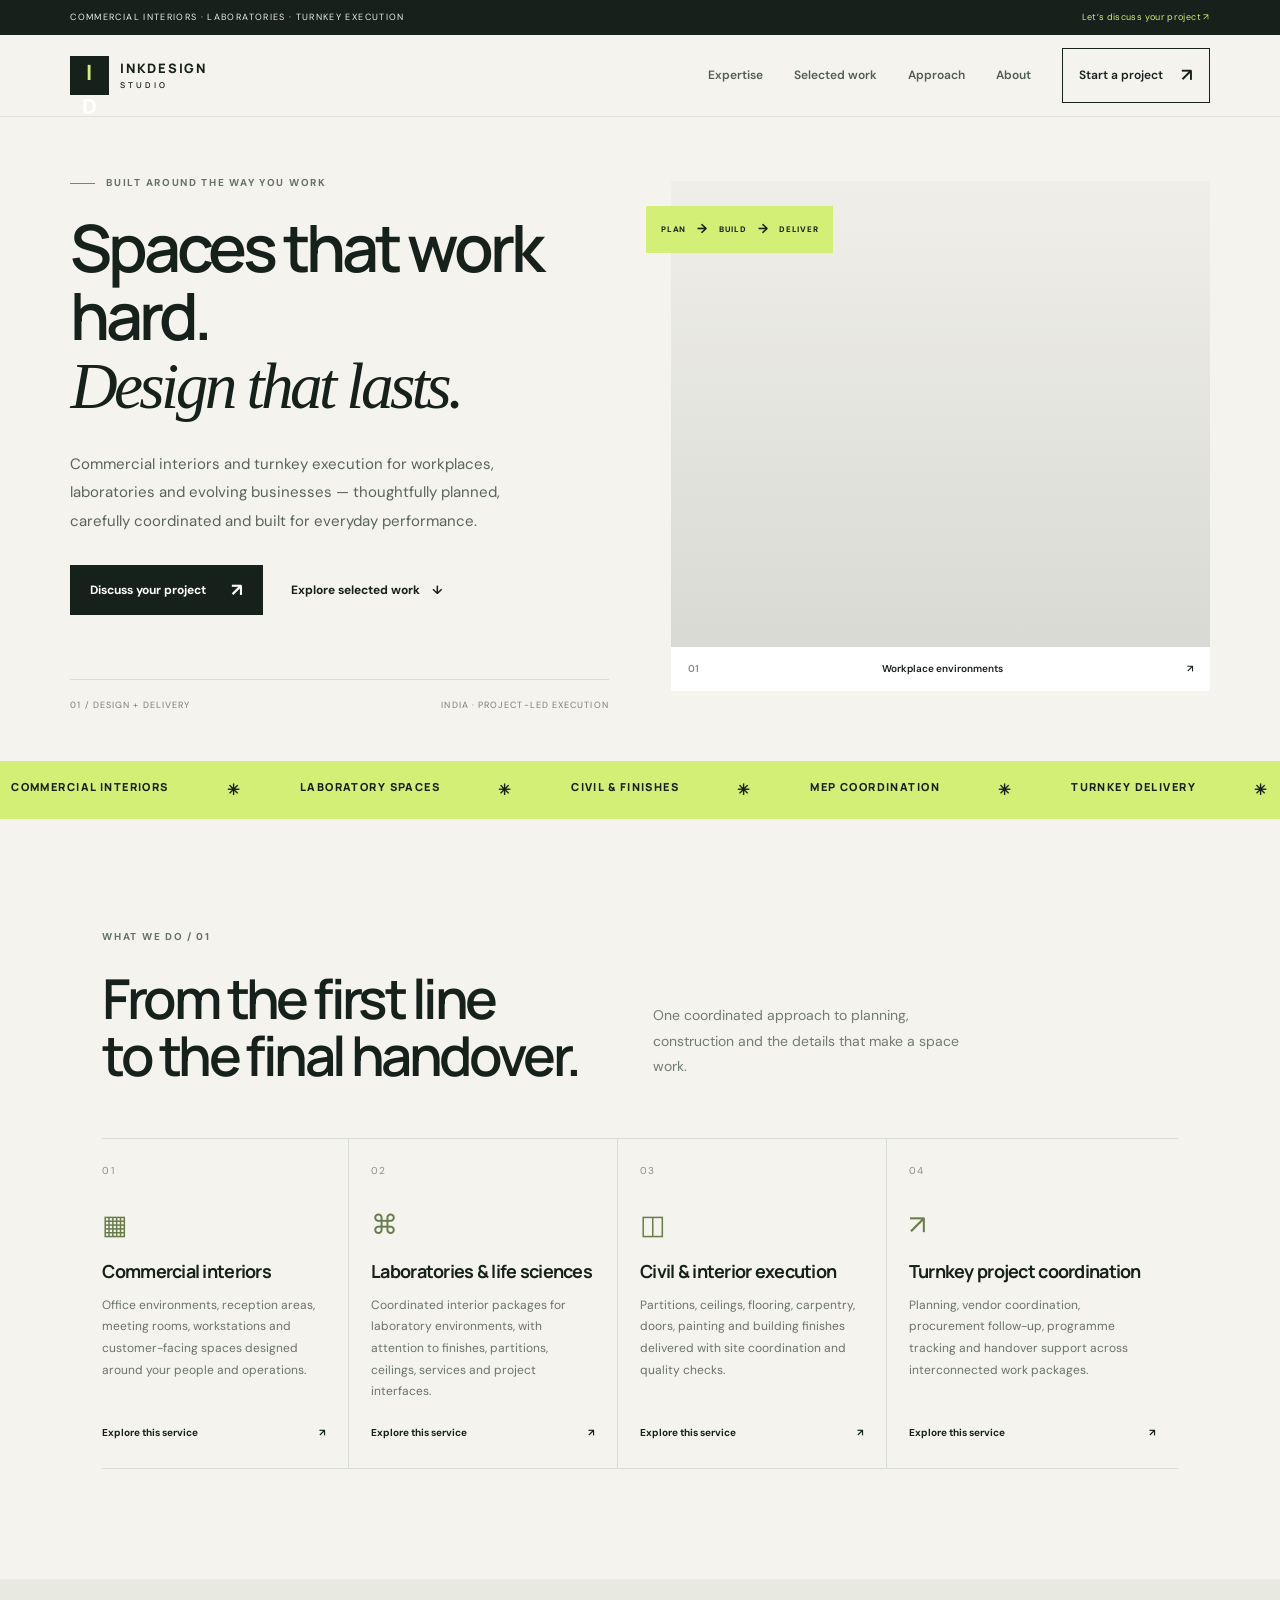
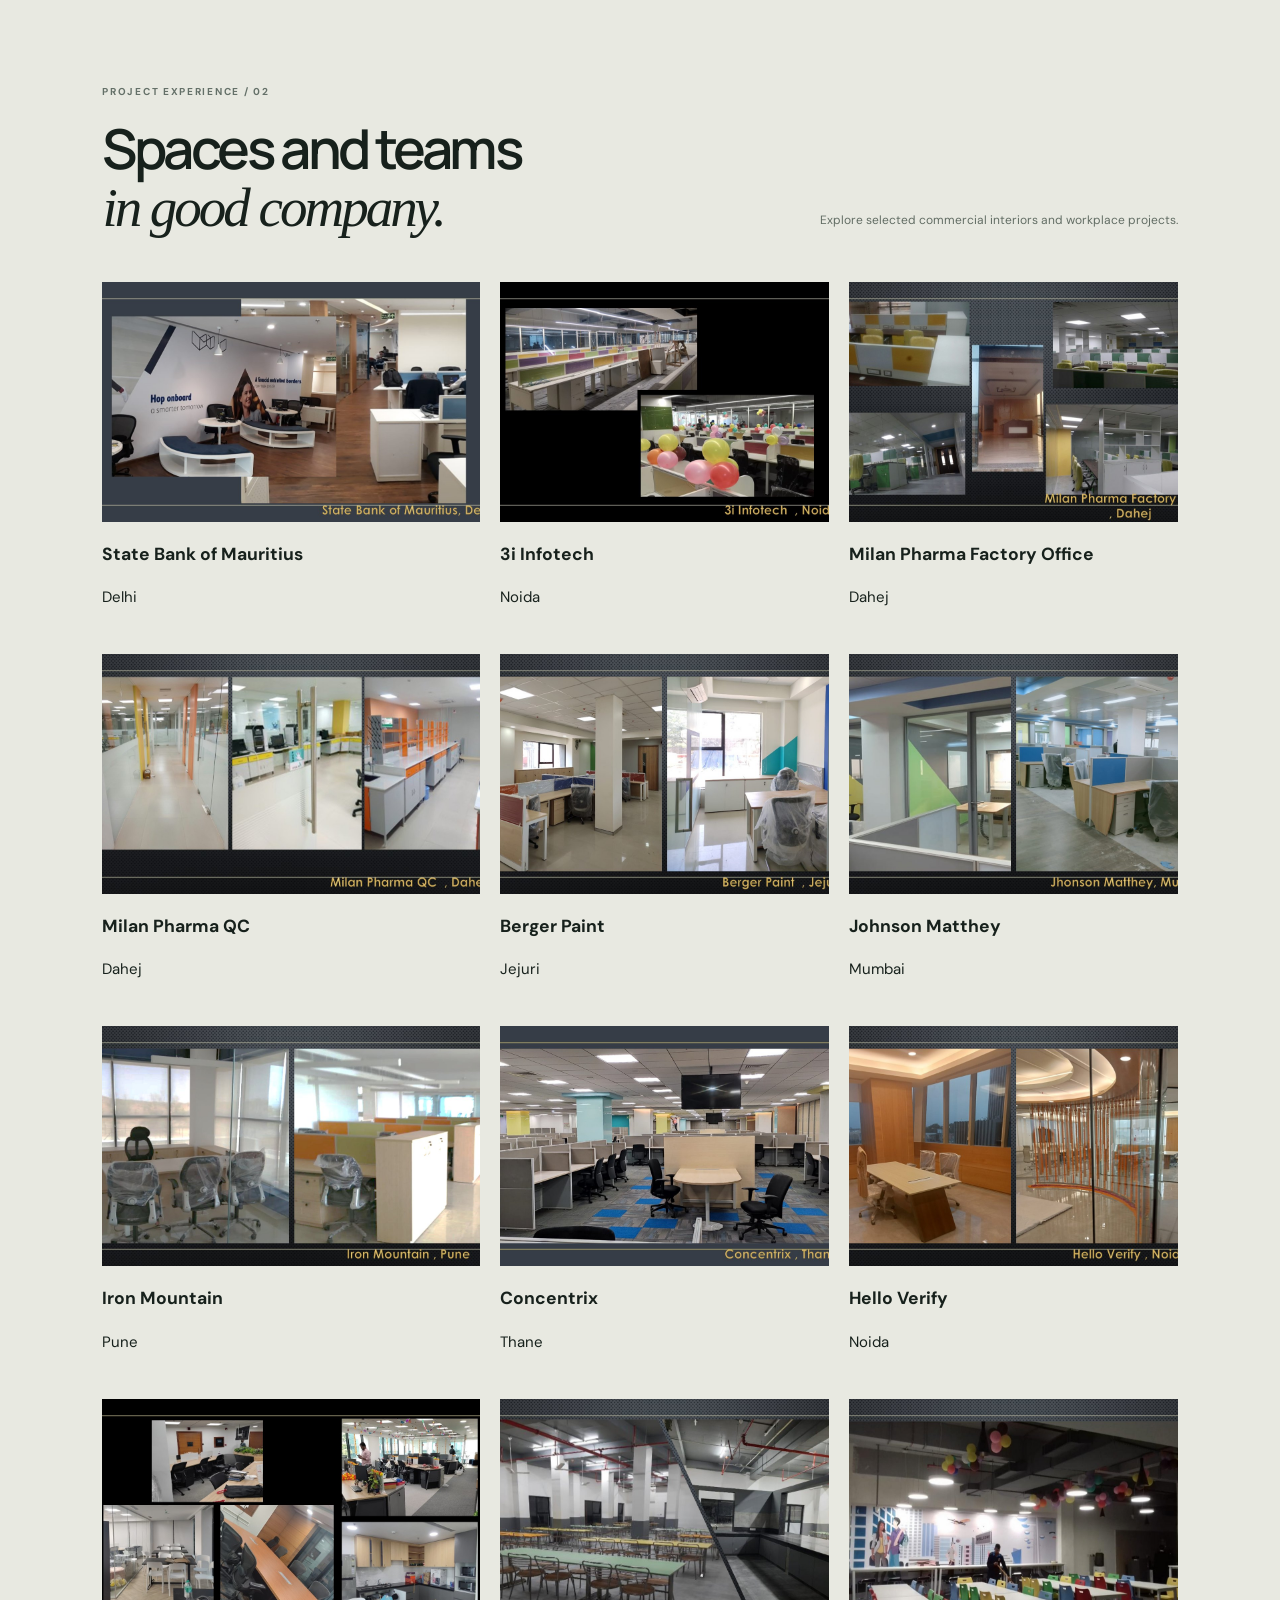
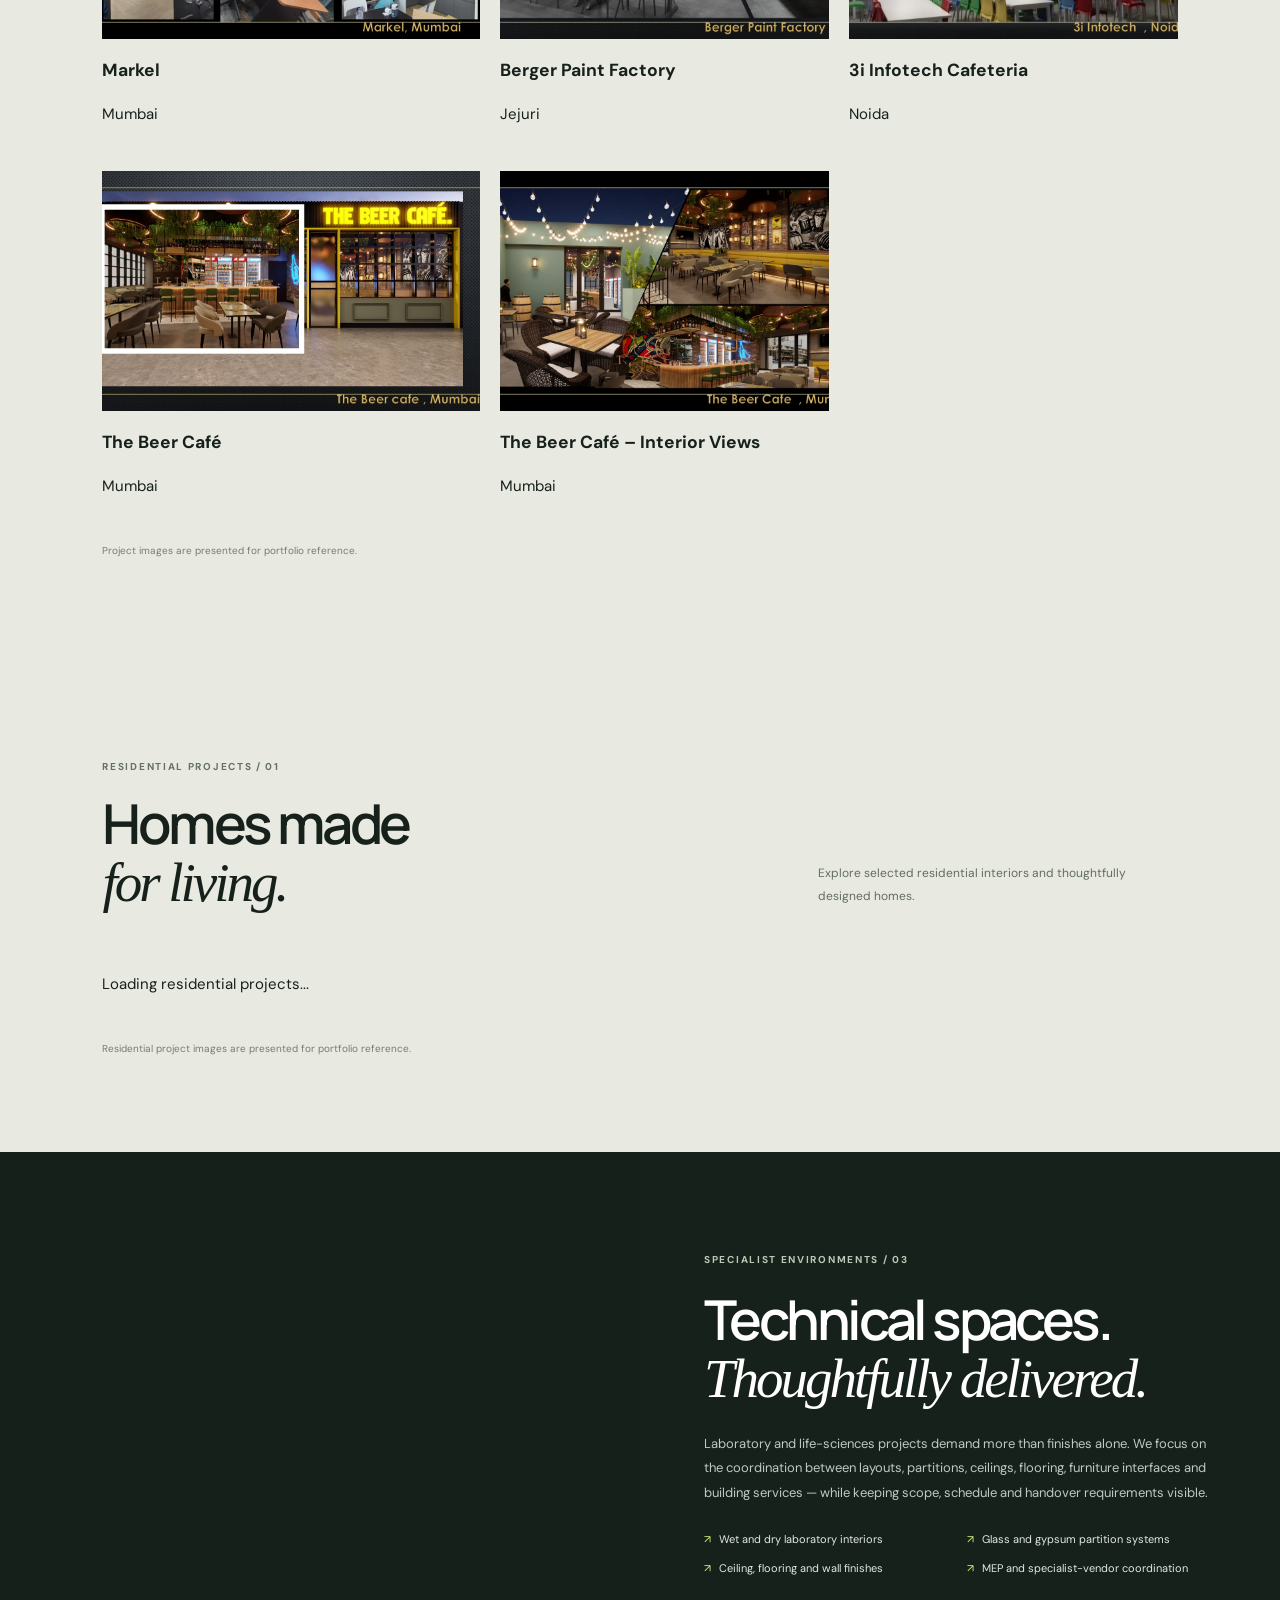
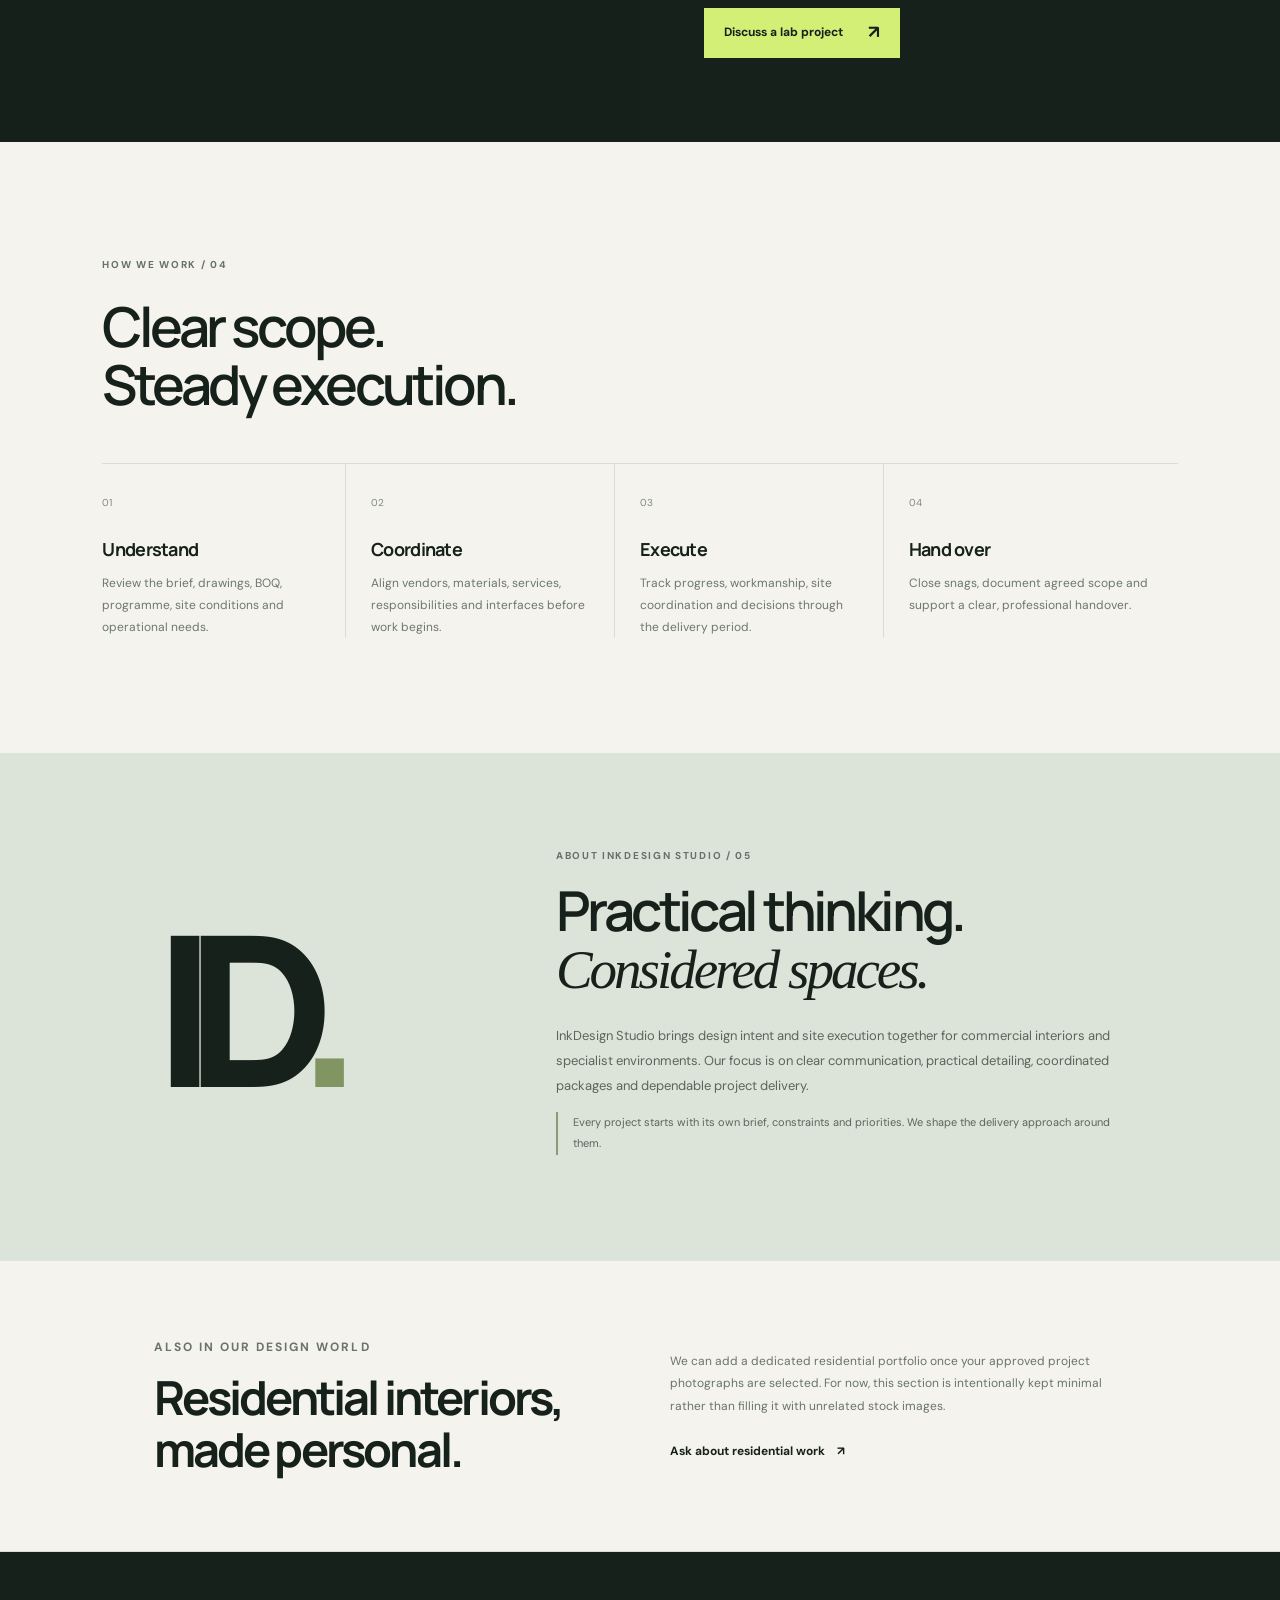
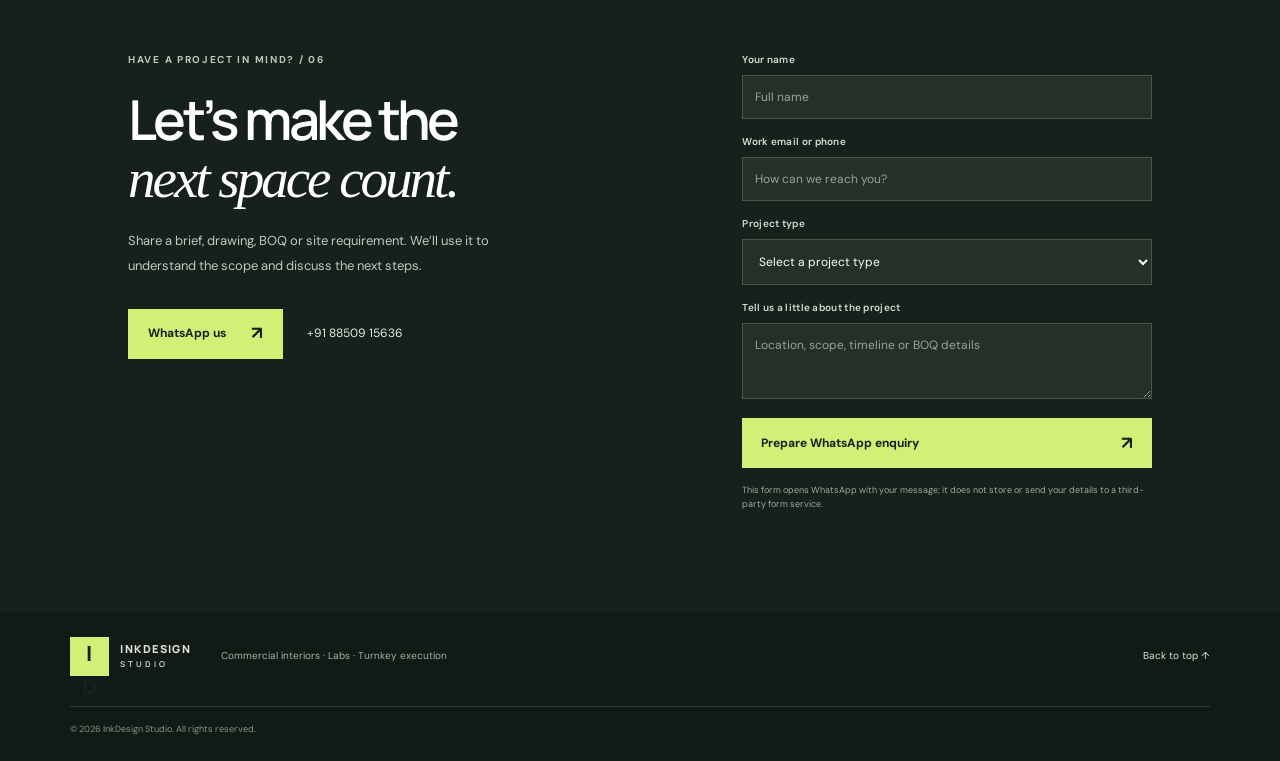
==== commit 10a44ae3: "Update index.html" ====
--- a/index.html
+++ b/index.html
@@ -81,6 +81,26 @@
 </section>
 
 
+<section class="work-section" id="residential-work">
+  <div class="work-top">
+    <div>
+      <p class="eyebrow">RESIDENTIAL PROJECTS / 01</p>
+      <h2>Homes made<br><em>for living.</em></h2>
+    </div>
+    <p class="work-intro">
+      Explore selected residential interiors and thoughtfully designed homes.
+    </p>
+  </div>
+
+  <div class="project-grid" id="residential-projects">
+    <p>Loading residential projects...</p>
+  </div>
+
+  <p class="image-note">
+    Residential project images are presented for portfolio reference.
+  </p>
+</section>
+
     <section class="lab-band">
       <div class="lab-image" role="img" aria-label="Modern laboratory interior"></div>
       <div class="lab-copy"><p class="eyebrow">SPECIALIST ENVIRONMENTS / 03</p><h2>Technical spaces.<br><em>Thoughtfully delivered.</em></h2><p>Laboratory and life-sciences projects demand more than finishes alone. We focus on the coordination between layouts, partitions, ceilings, flooring, furniture interfaces and building services — while keeping scope, schedule and handover requirements visible.</p><ul><li>Wet and dry laboratory interiors</li><li>Glass and gypsum partition systems</li><li>Ceiling, flooring and wall finishes</li><li>MEP and specialist-vendor coordination</li></ul><a class="button button-light" href="#contact">Discuss a lab project <span>↗</span></a></div>
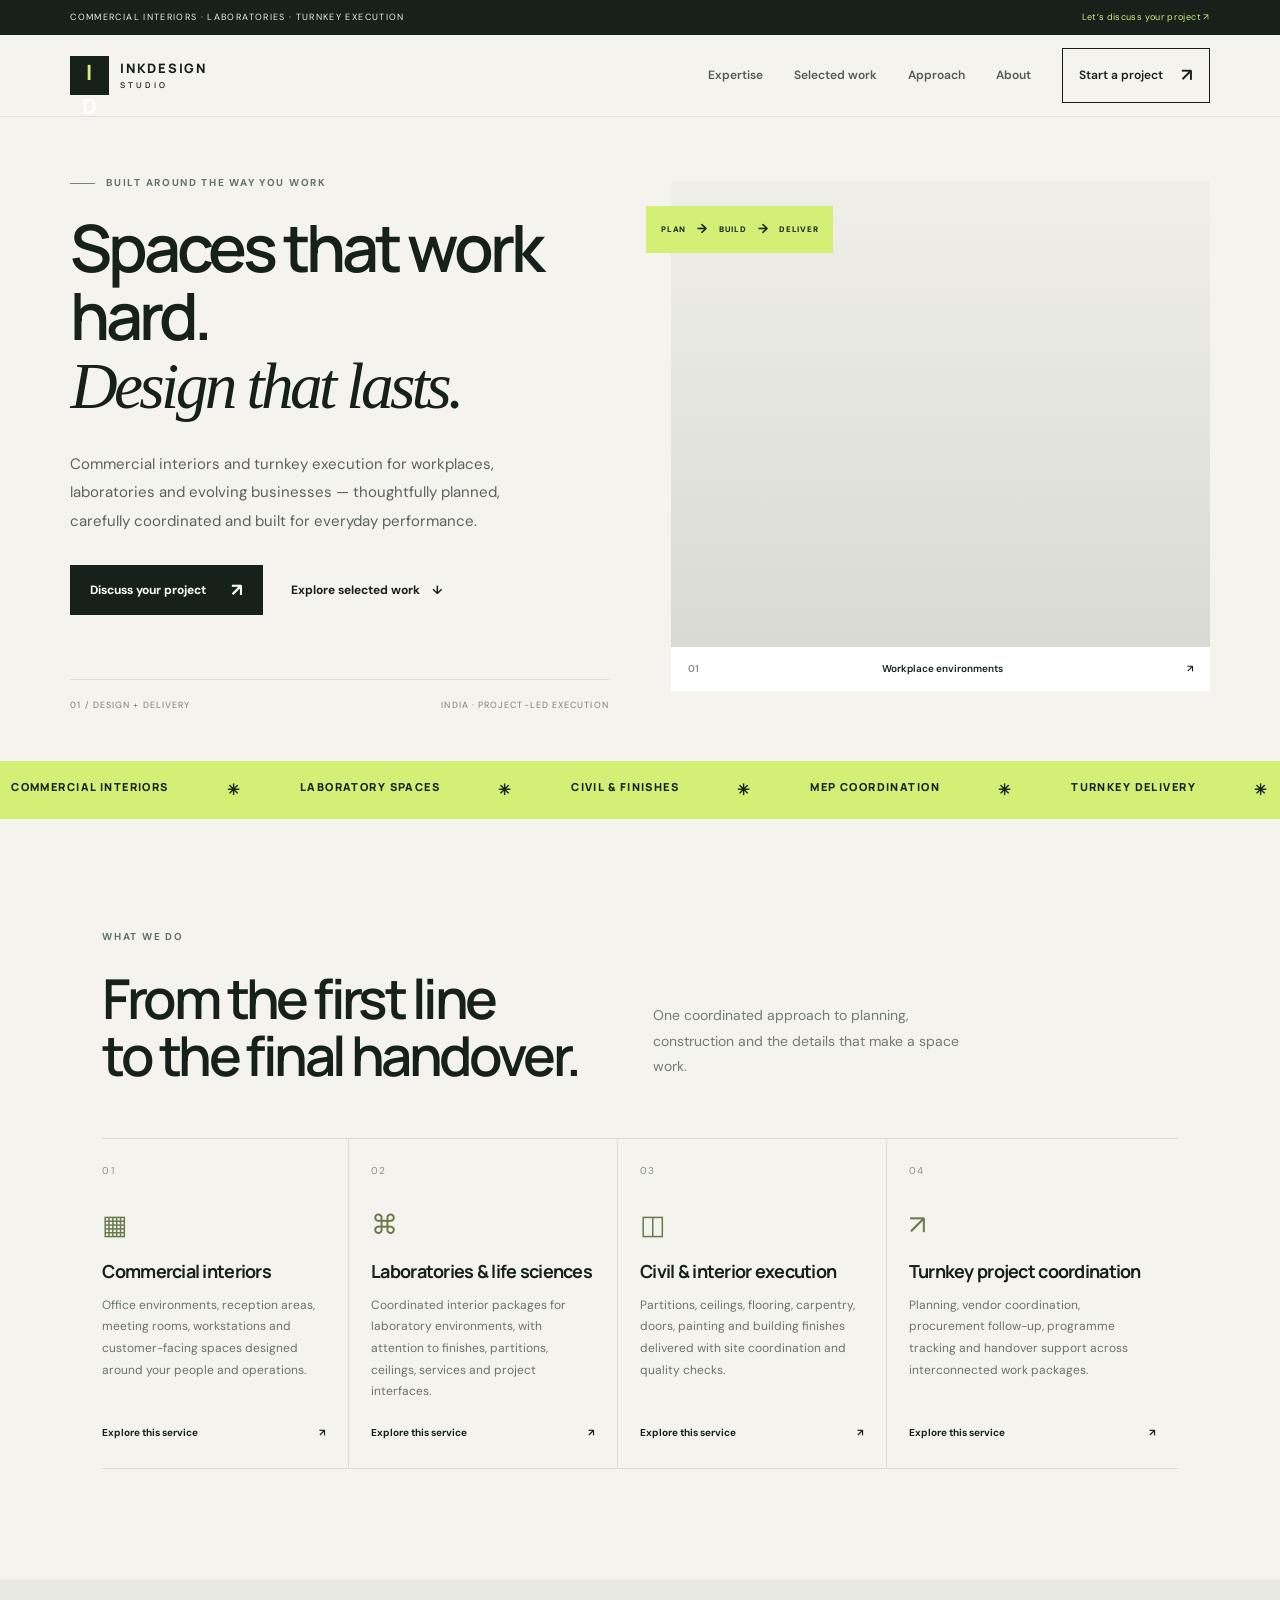
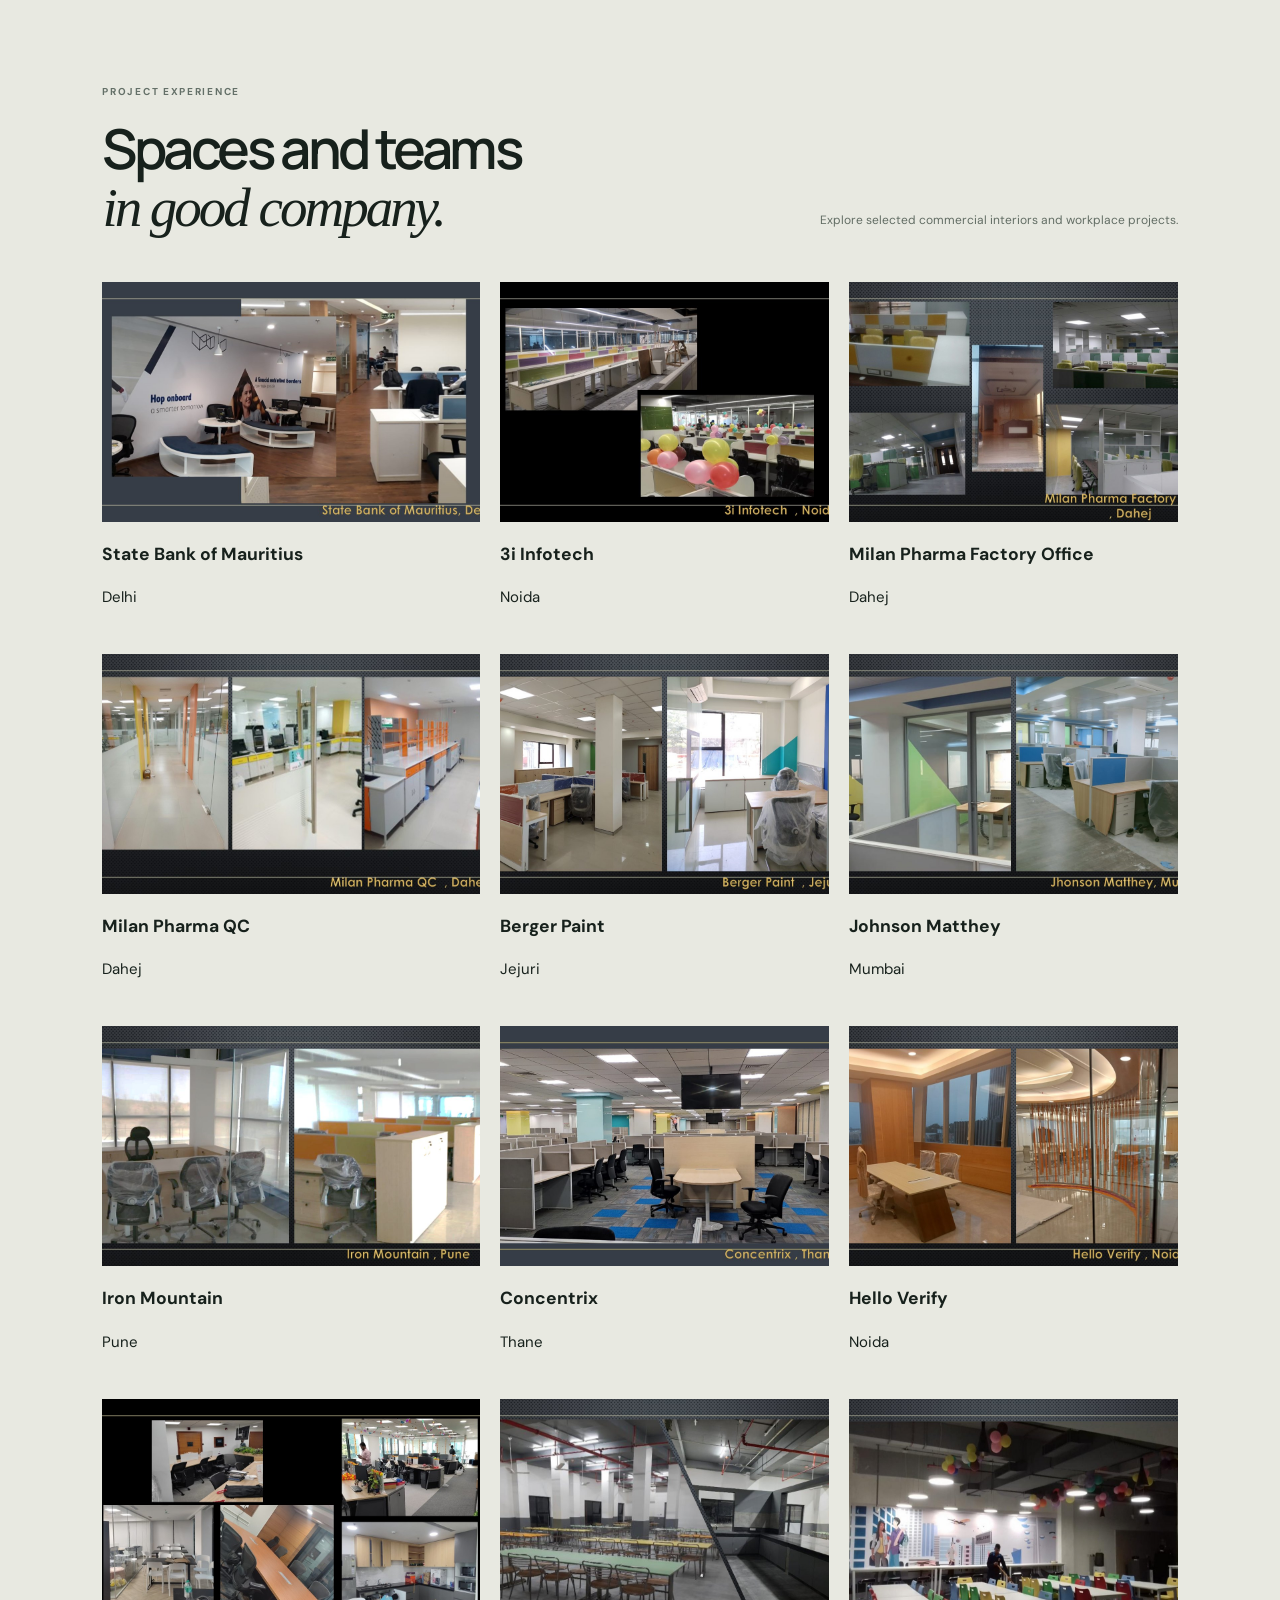
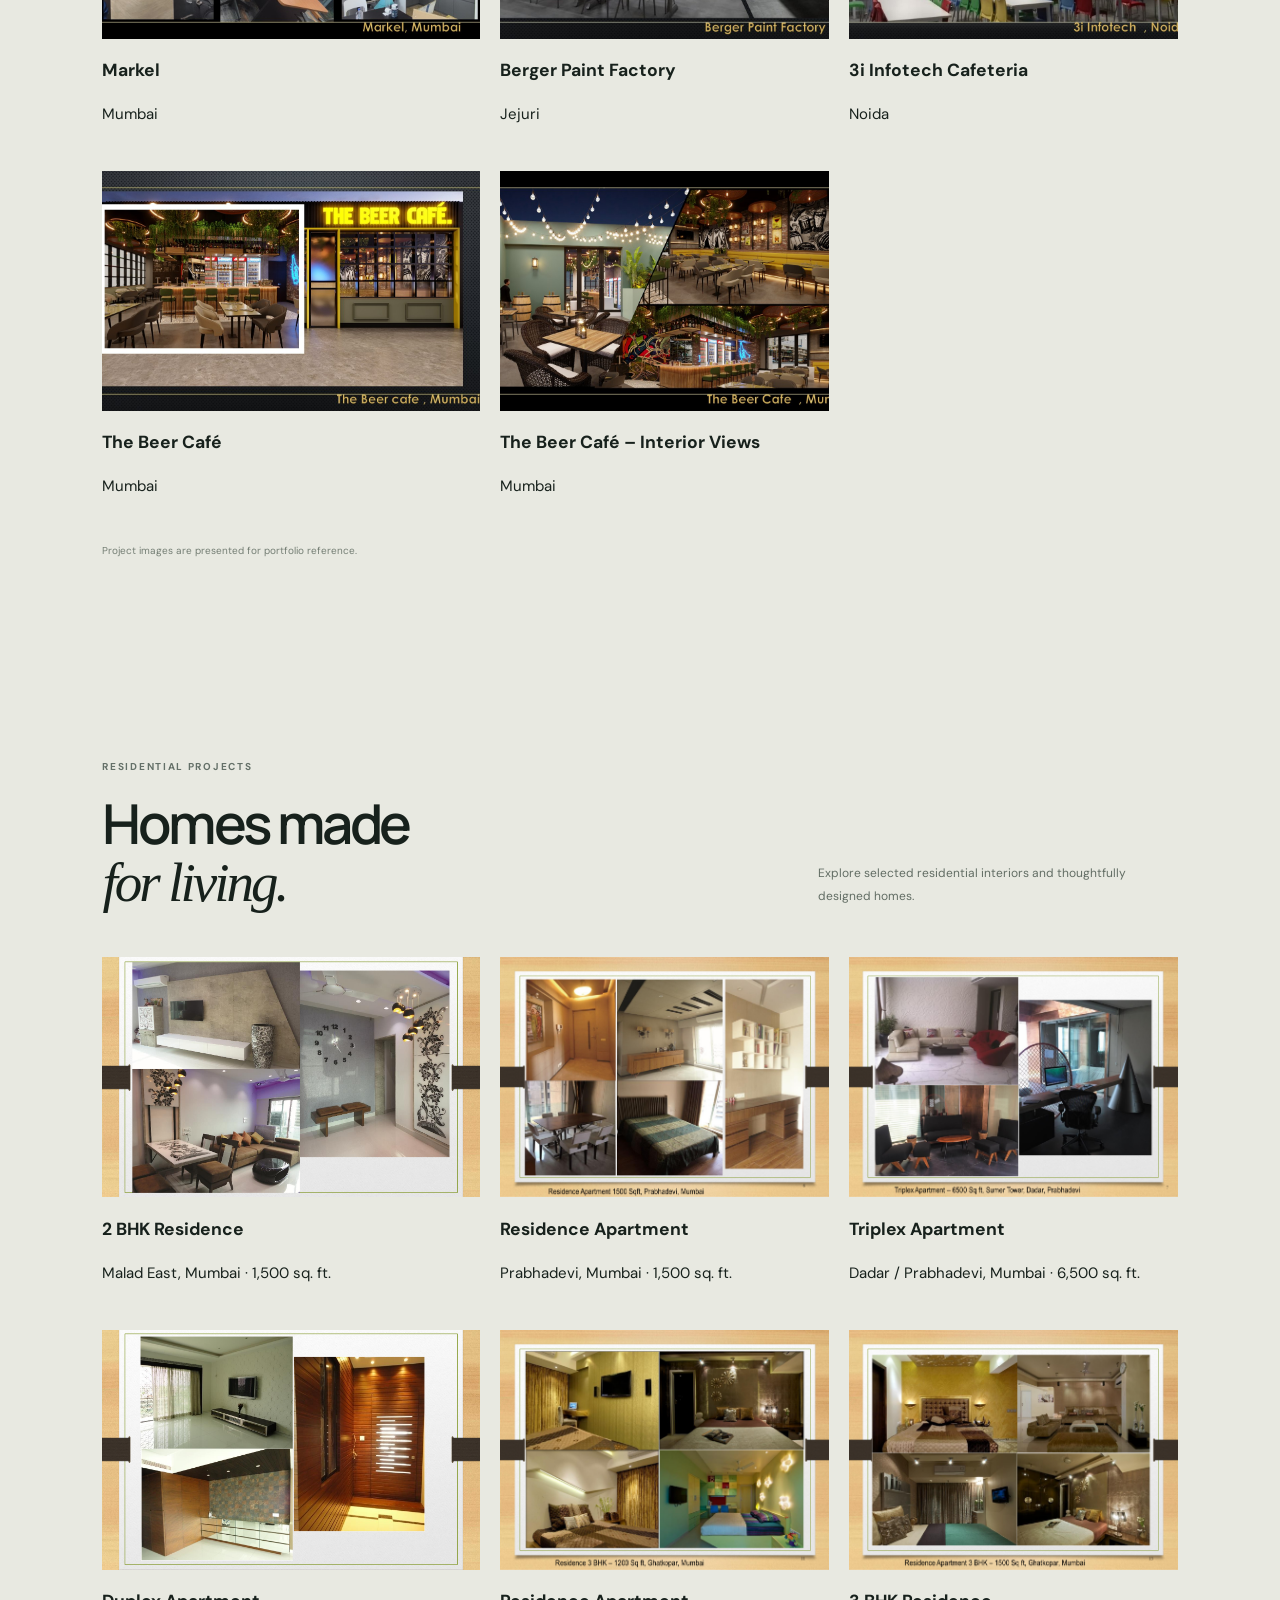
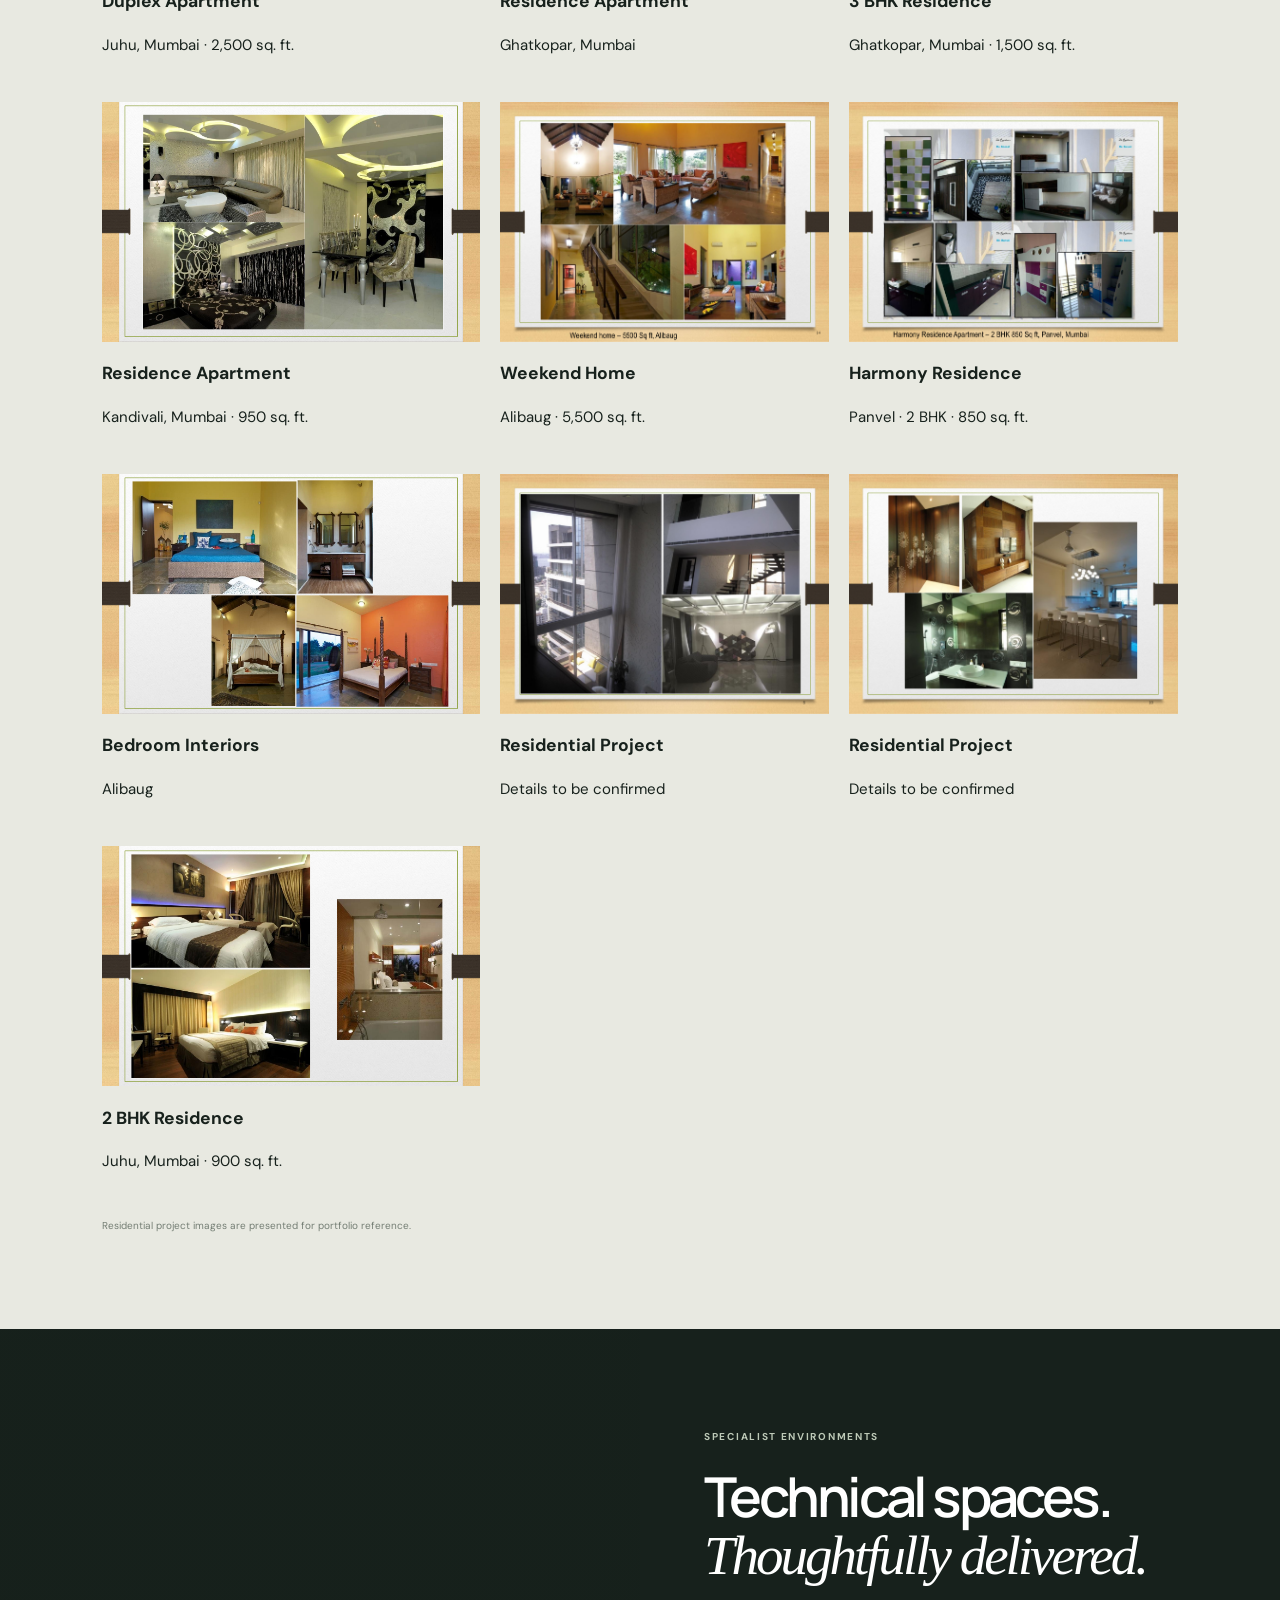
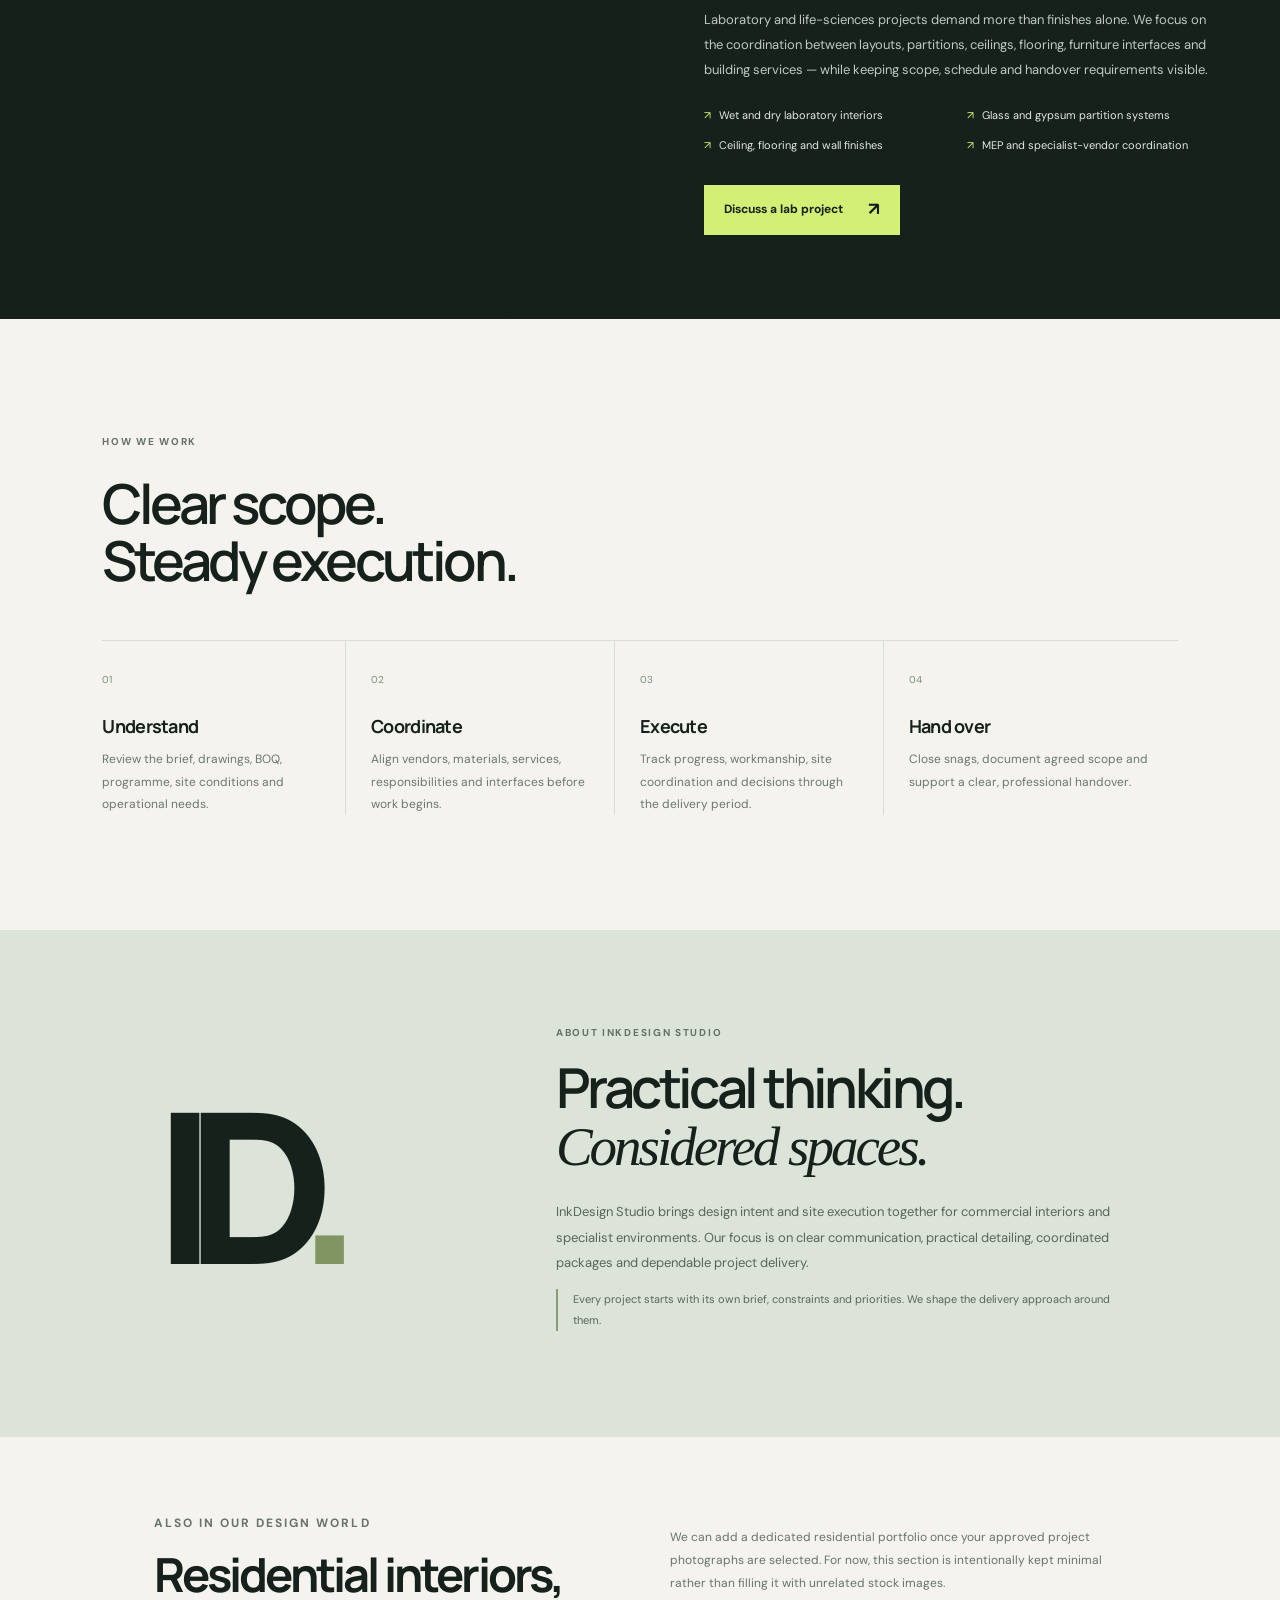
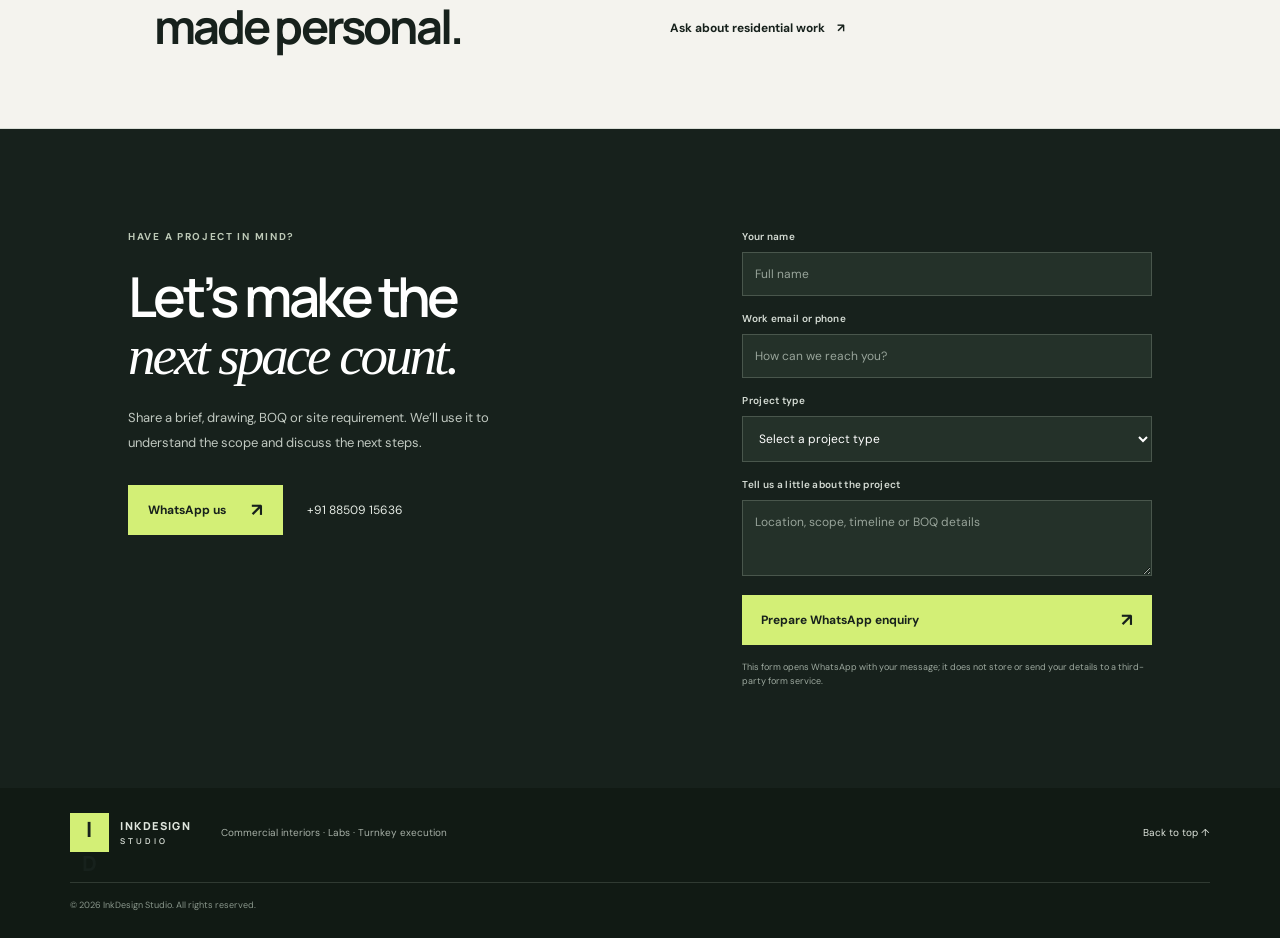
==== commit f0e19b1f: "Update index.html" ====
--- a/index.html
+++ b/index.html
@@ -50,7 +50,7 @@
     <section class="ticker" aria-label="Services"><div>COMMERCIAL INTERIORS <i>✳</i> LABORATORY SPACES <i>✳</i> CIVIL & FINISHES <i>✳</i> MEP COORDINATION <i>✳</i> TURNKEY DELIVERY <i>✳</i></div></section>
 
     <section class="section expertise" id="expertise">
-      <div class="section-heading"><p class="eyebrow">WHAT WE DO / 01</p><h2>From the first line<br>to the final handover.</h2><p class="section-lead">One coordinated approach to planning, construction and the details that make a space work.</p></div>
+      <div class="section-heading"><p class="eyebrow">WHAT WE DO </p><h2>From the first line<br>to the final handover.</h2><p class="section-lead">One coordinated approach to planning, construction and the details that make a space work.</p></div>
       <div class="service-grid">
         <article class="service-card"><span class="service-number">01</span><div class="service-icon">▦</div><h3>Commercial interiors</h3><p>Office environments, reception areas, meeting rooms, workstations and customer-facing spaces designed around your people and operations.</p><a href="#contact">Explore this service <span>↗</span></a></article>
         <article class="service-card"><span class="service-number">02</span><div class="service-icon">⌘</div><h3>Laboratories & life sciences</h3><p>Coordinated interior packages for laboratory environments, with attention to finishes, partitions, ceilings, services and project interfaces.</p><a href="#contact">Explore this service <span>↗</span></a></article>
@@ -63,7 +63,7 @@
 <section class="work-section" id="work">
   <div class="work-top">
     <div>
-      <p class="eyebrow">PROJECT EXPERIENCE / 02</p>
+      <p class="eyebrow">PROJECT EXPERIENCE </p>
       <h2>Spaces and teams<br><em>in good company.</em></h2>
     </div>
     <p class="work-intro">
@@ -84,7 +84,7 @@
 <section class="work-section" id="residential-work">
   <div class="work-top">
     <div>
-      <p class="eyebrow">RESIDENTIAL PROJECTS / 01</p>
+      <p class="eyebrow">RESIDENTIAL PROJECTS </p>
       <h2>Homes made<br><em>for living.</em></h2>
     </div>
     <p class="work-intro">
@@ -103,11 +103,11 @@
 
     <section class="lab-band">
       <div class="lab-image" role="img" aria-label="Modern laboratory interior"></div>
-      <div class="lab-copy"><p class="eyebrow">SPECIALIST ENVIRONMENTS / 03</p><h2>Technical spaces.<br><em>Thoughtfully delivered.</em></h2><p>Laboratory and life-sciences projects demand more than finishes alone. We focus on the coordination between layouts, partitions, ceilings, flooring, furniture interfaces and building services — while keeping scope, schedule and handover requirements visible.</p><ul><li>Wet and dry laboratory interiors</li><li>Glass and gypsum partition systems</li><li>Ceiling, flooring and wall finishes</li><li>MEP and specialist-vendor coordination</li></ul><a class="button button-light" href="#contact">Discuss a lab project <span>↗</span></a></div>
+      <div class="lab-copy"><p class="eyebrow">SPECIALIST ENVIRONMENTS </p><h2>Technical spaces.<br><em>Thoughtfully delivered.</em></h2><p>Laboratory and life-sciences projects demand more than finishes alone. We focus on the coordination between layouts, partitions, ceilings, flooring, furniture interfaces and building services — while keeping scope, schedule and handover requirements visible.</p><ul><li>Wet and dry laboratory interiors</li><li>Glass and gypsum partition systems</li><li>Ceiling, flooring and wall finishes</li><li>MEP and specialist-vendor coordination</li></ul><a class="button button-light" href="#contact">Discuss a lab project <span>↗</span></a></div>
     </section>
 
     <section class="section approach" id="approach">
-      <div class="section-heading"><p class="eyebrow">HOW WE WORK / 04</p><h2>Clear scope.<br>Steady execution.</h2></div>
+      <div class="section-heading"><p class="eyebrow">HOW WE WORK </p><h2>Clear scope.<br>Steady execution.</h2></div>
       <div class="steps">
         <article><span>01</span><h3>Understand</h3><p>Review the brief, drawings, BOQ, programme, site conditions and operational needs.</p></article>
         <article><span>02</span><h3>Coordinate</h3><p>Align vendors, materials, services, responsibilities and interfaces before work begins.</p></article>
@@ -118,13 +118,13 @@
 
     <section class="about-section" id="about">
       <div class="about-mark">ID<span>.</span></div>
-      <div class="about-copy"><p class="eyebrow">ABOUT INKDESIGN STUDIO / 05</p><h2>Practical thinking.<br><em>Considered spaces.</em></h2><p>InkDesign Studio brings design intent and site execution together for commercial interiors and specialist environments. Our focus is on clear communication, practical detailing, coordinated packages and dependable project delivery.</p><p class="about-small">Every project starts with its own brief, constraints and priorities. We shape the delivery approach around them.</p></div>
+      <div class="about-copy"><p class="eyebrow">ABOUT INKDESIGN STUDIO </p><h2>Practical thinking.<br><em>Considered spaces.</em></h2><p>InkDesign Studio brings design intent and site execution together for commercial interiors and specialist environments. Our focus is on clear communication, practical detailing, coordinated packages and dependable project delivery.</p><p class="about-small">Every project starts with its own brief, constraints and priorities. We shape the delivery approach around them.</p></div>
     </section>
 
     <section class="residential-note"><div><p class="eyebrow">ALSO IN OUR DESIGN WORLD</p><h2>Residential interiors,<br>made personal.</h2></div><div><p>We can add a dedicated residential portfolio once your approved project photographs are selected. For now, this section is intentionally kept minimal rather than filling it with unrelated stock images.</p><a class="text-link" href="#contact">Ask about residential work <span>↗</span></a></div></section>
 
     <section class="contact-section" id="contact">
-      <div class="contact-main"><p class="eyebrow">HAVE A PROJECT IN MIND? / 06</p><h2>Let’s make the<br><em>next space count.</em></h2><p>Share a brief, drawing, BOQ or site requirement. We’ll use it to understand the scope and discuss the next steps.</p><div class="contact-actions"><a class="button button-light" href="https://wa.me/918850915636?text=Hello%20InkDesign%20Studio%2C%20I%20would%20like%20to%20discuss%20a%20project." target="_blank" rel="noopener">WhatsApp us <span>↗</span></a><a class="contact-phone" href="tel:+918850915636">+91 88509 15636</a></div></div>
+      <div class="contact-main"><p class="eyebrow">HAVE A PROJECT IN MIND? </p><h2>Let’s make the<br><em>next space count.</em></h2><p>Share a brief, drawing, BOQ or site requirement. We’ll use it to understand the scope and discuss the next steps.</p><div class="contact-actions"><a class="button button-light" href="https://wa.me/918850915636?text=Hello%20InkDesign%20Studio%2C%20I%20would%20like%20to%20discuss%20a%20project." target="_blank" rel="noopener">WhatsApp us <span>↗</span></a><a class="contact-phone" href="tel:+918850915636">+91 88509 15636</a></div></div>
       <form class="enquiry-form" id="enquiry-form">
         <label>Your name<input name="name" required autocomplete="name" placeholder="Full name"></label>
         <label>Work email or phone<input name="contact" required placeholder="How can we reach you?"></label>
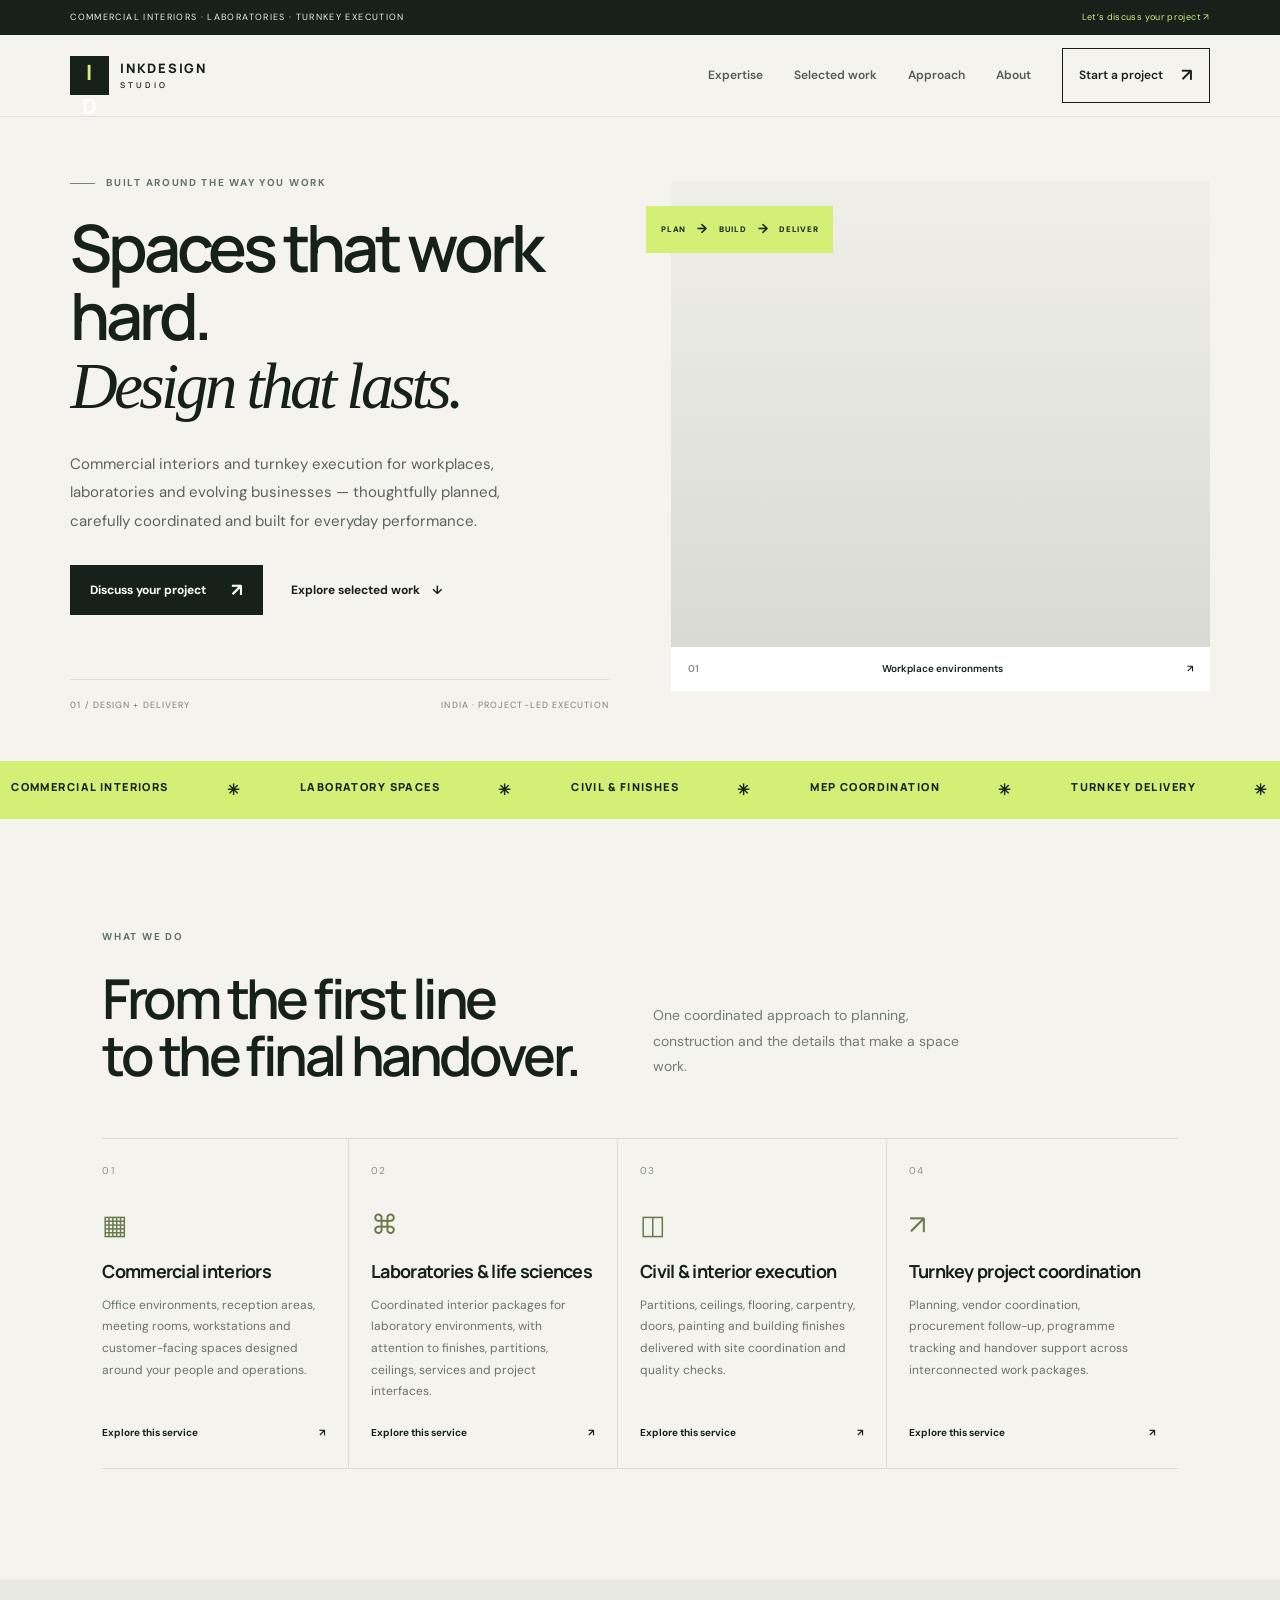
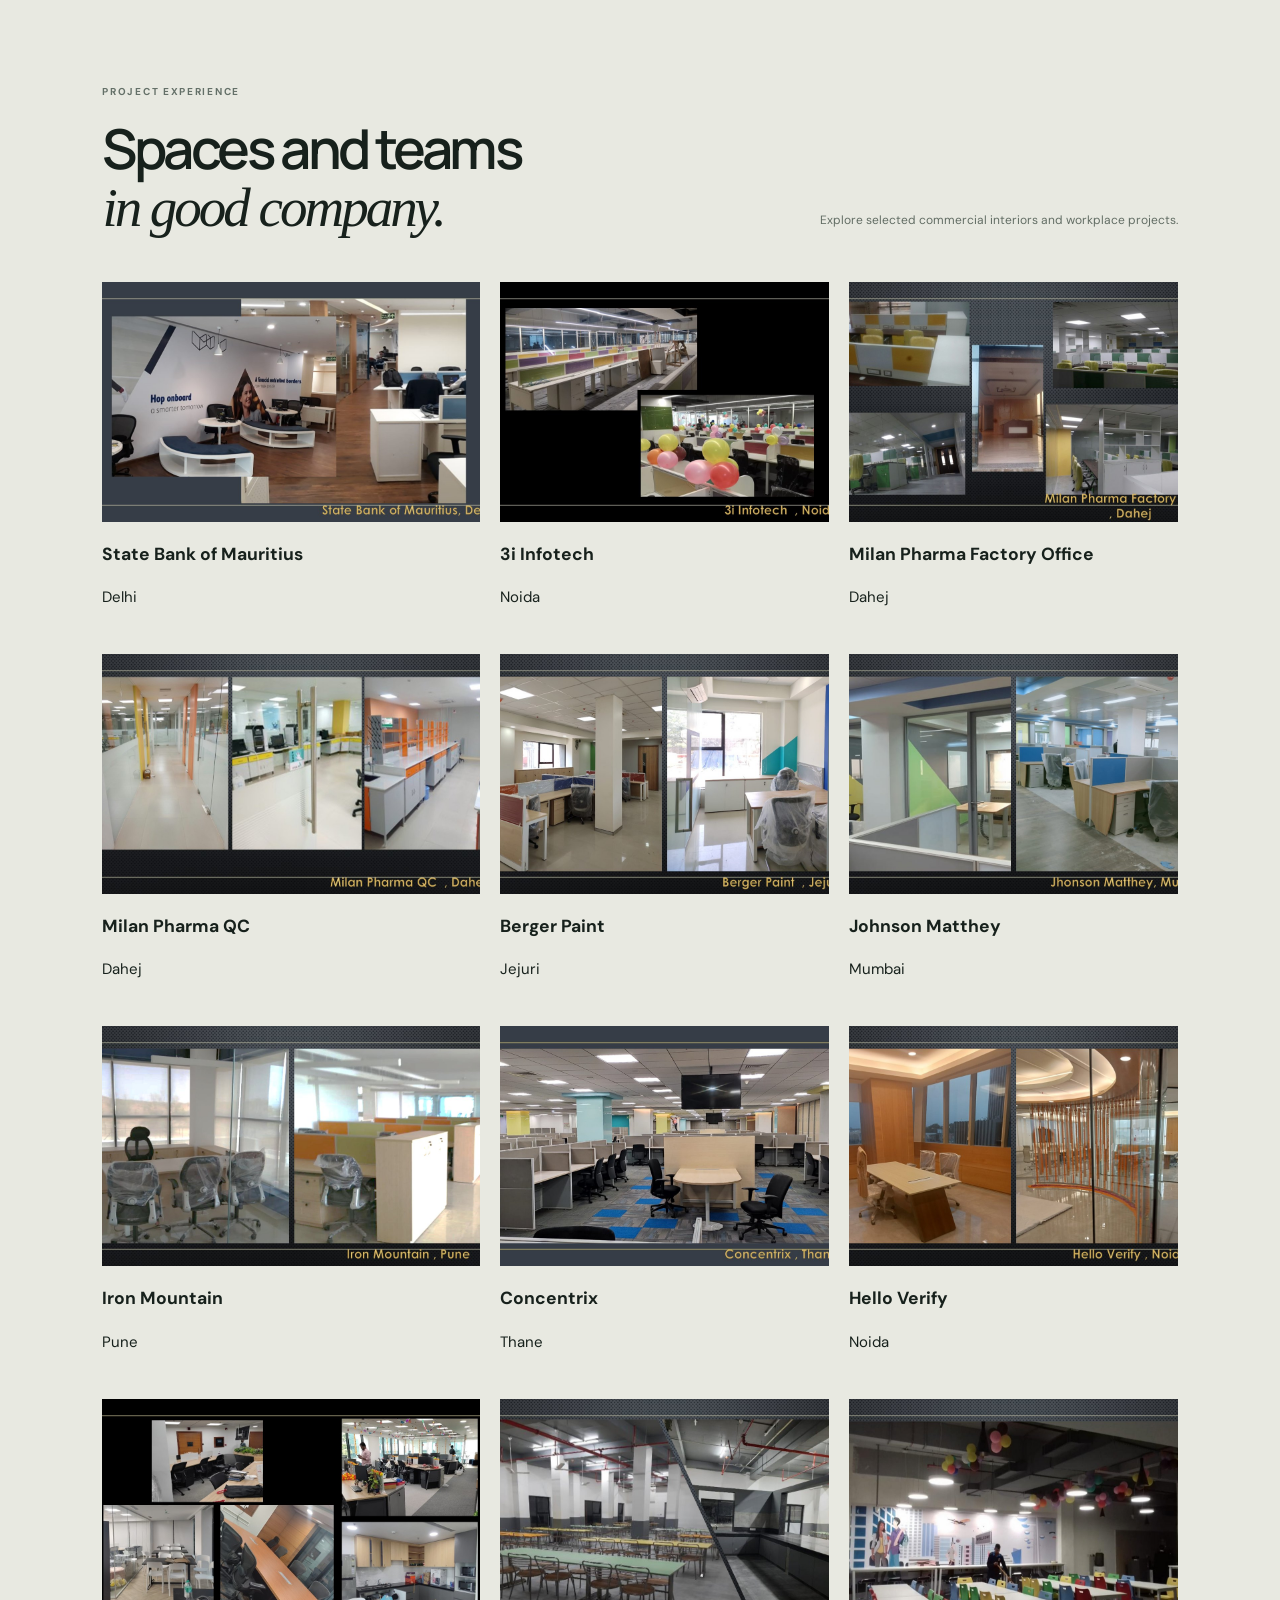
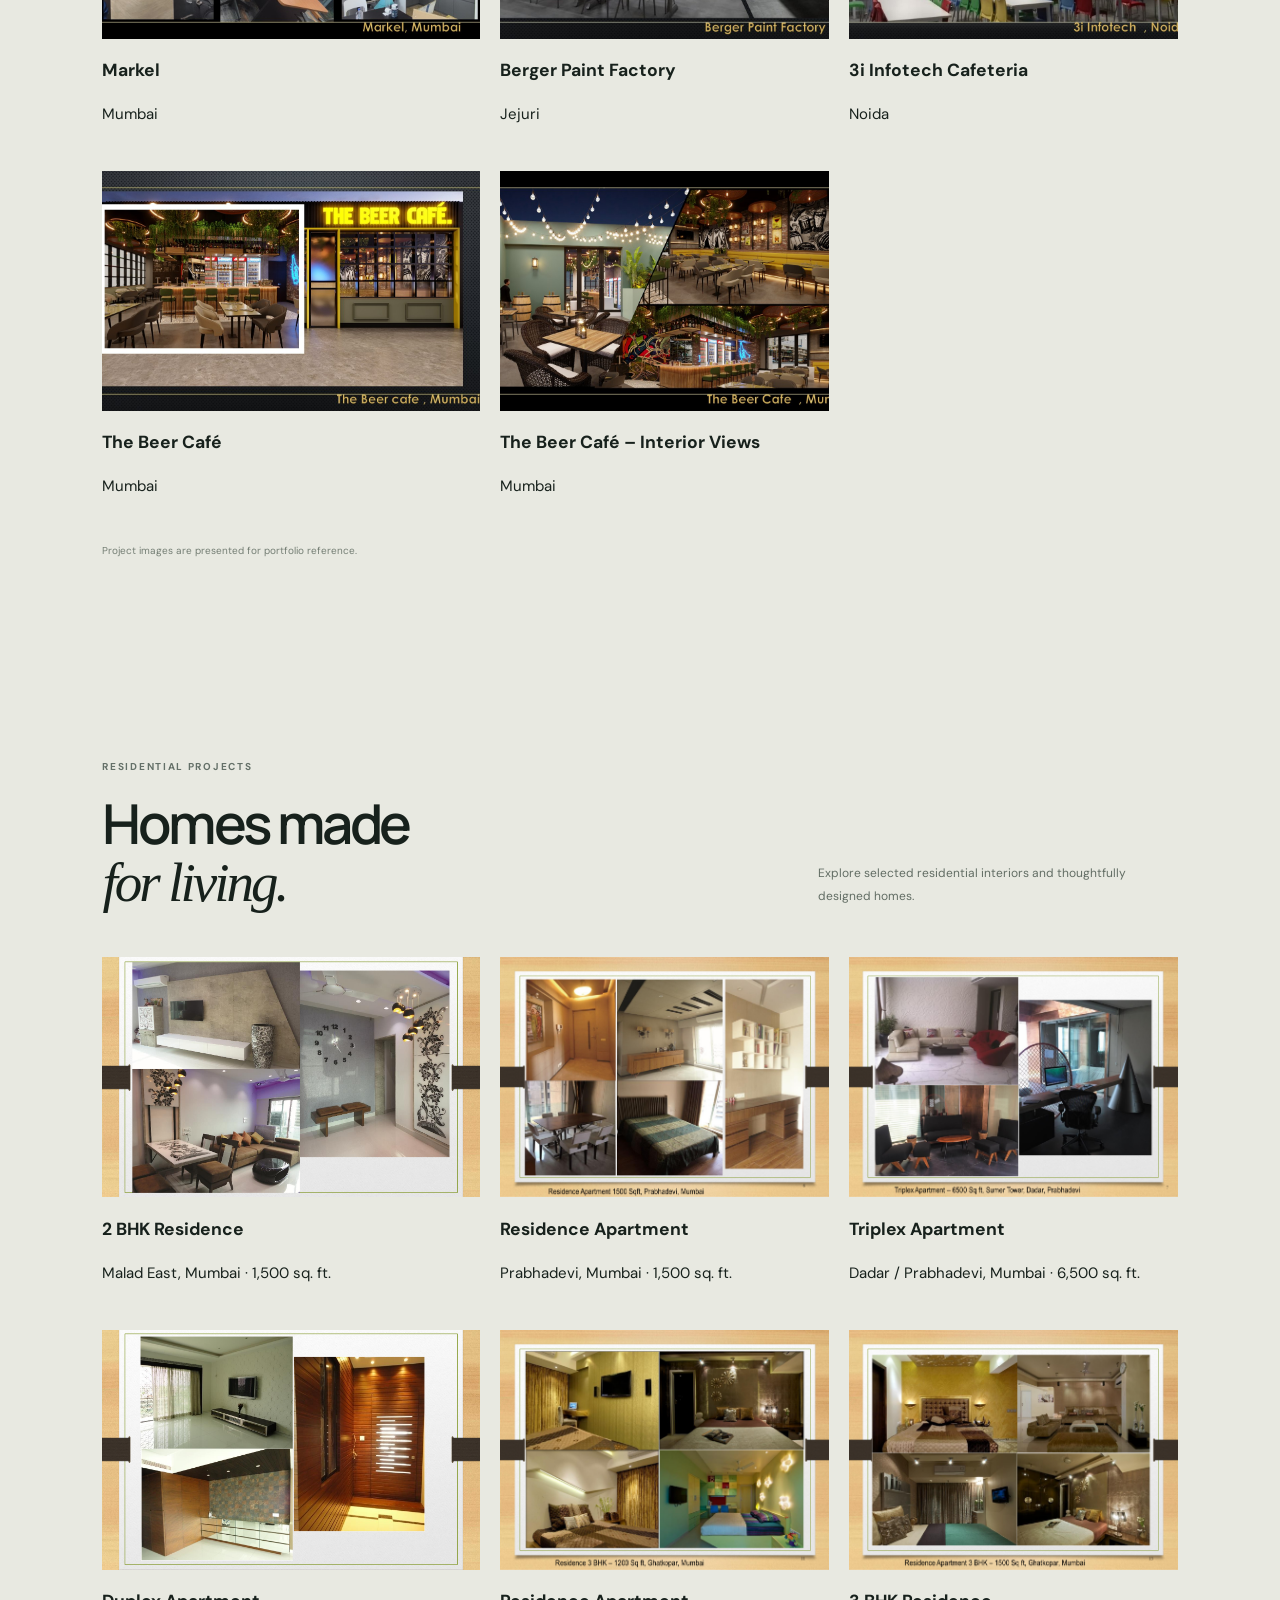
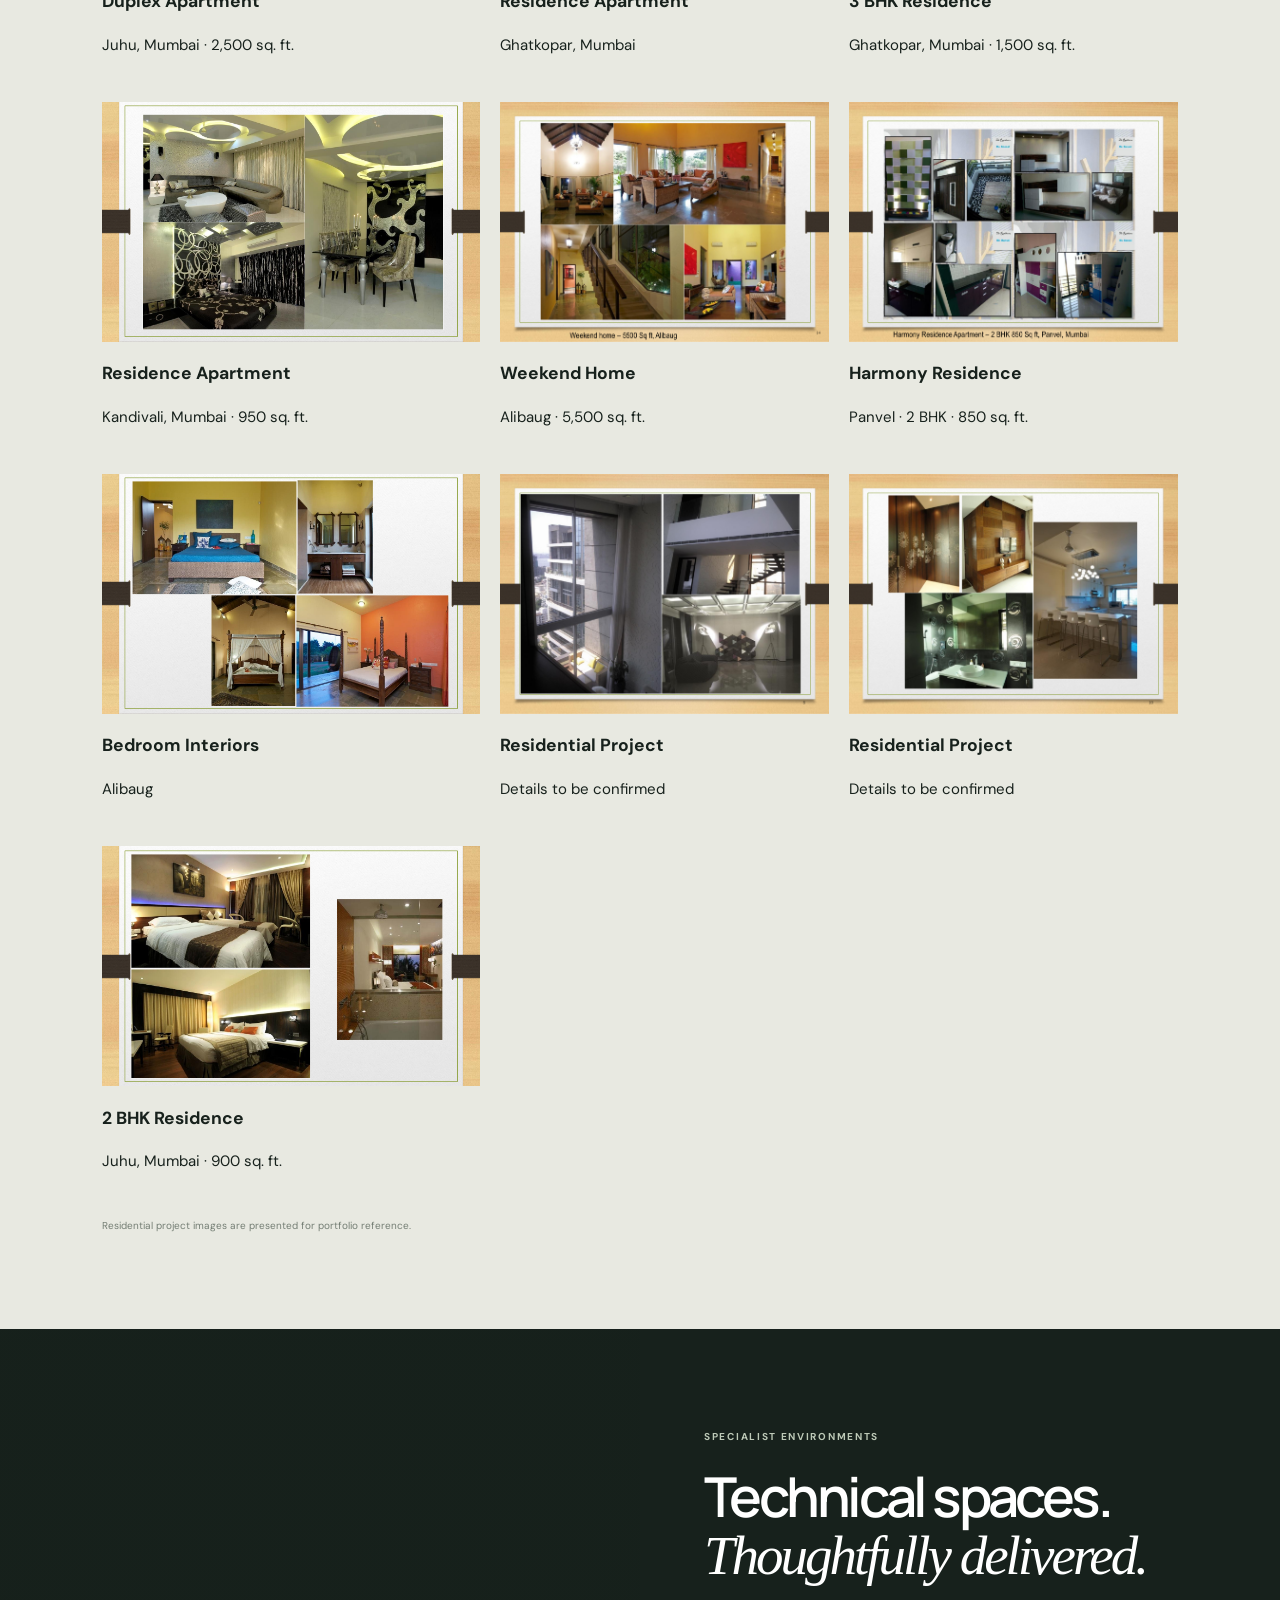
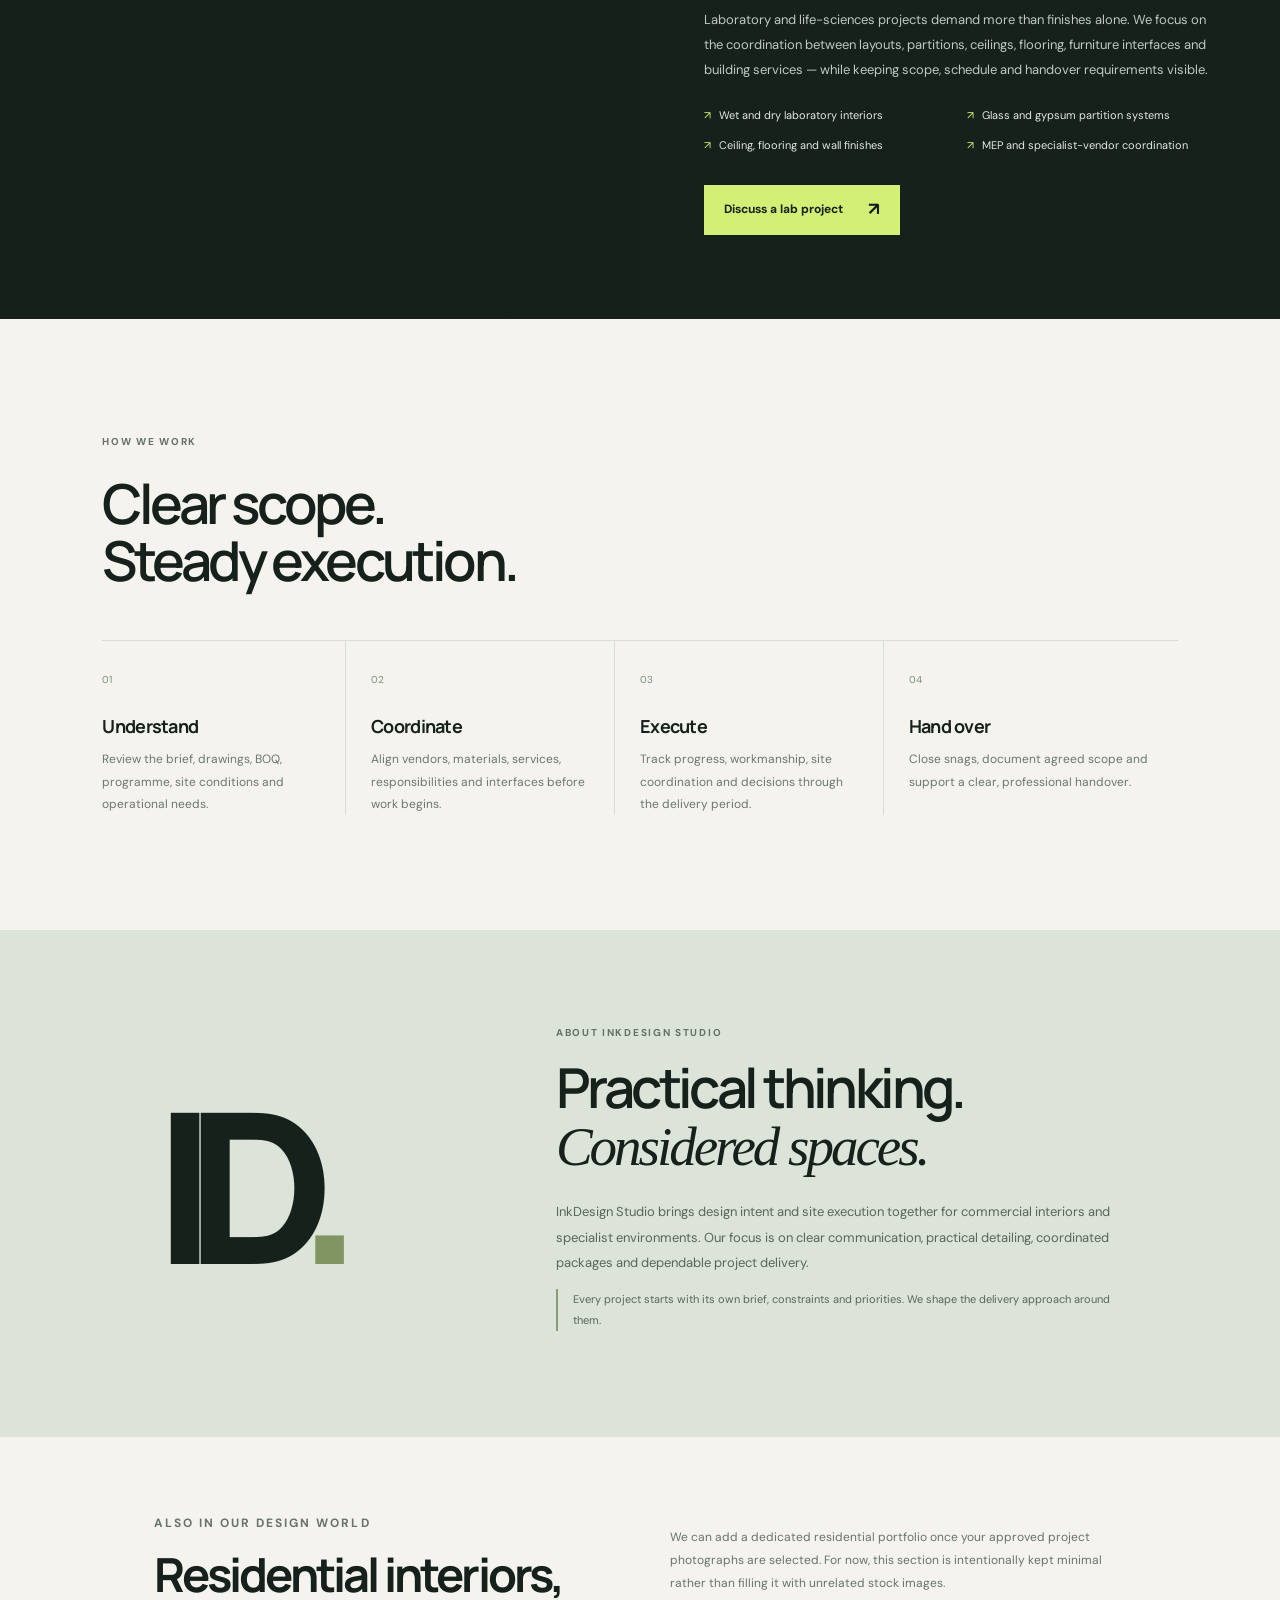
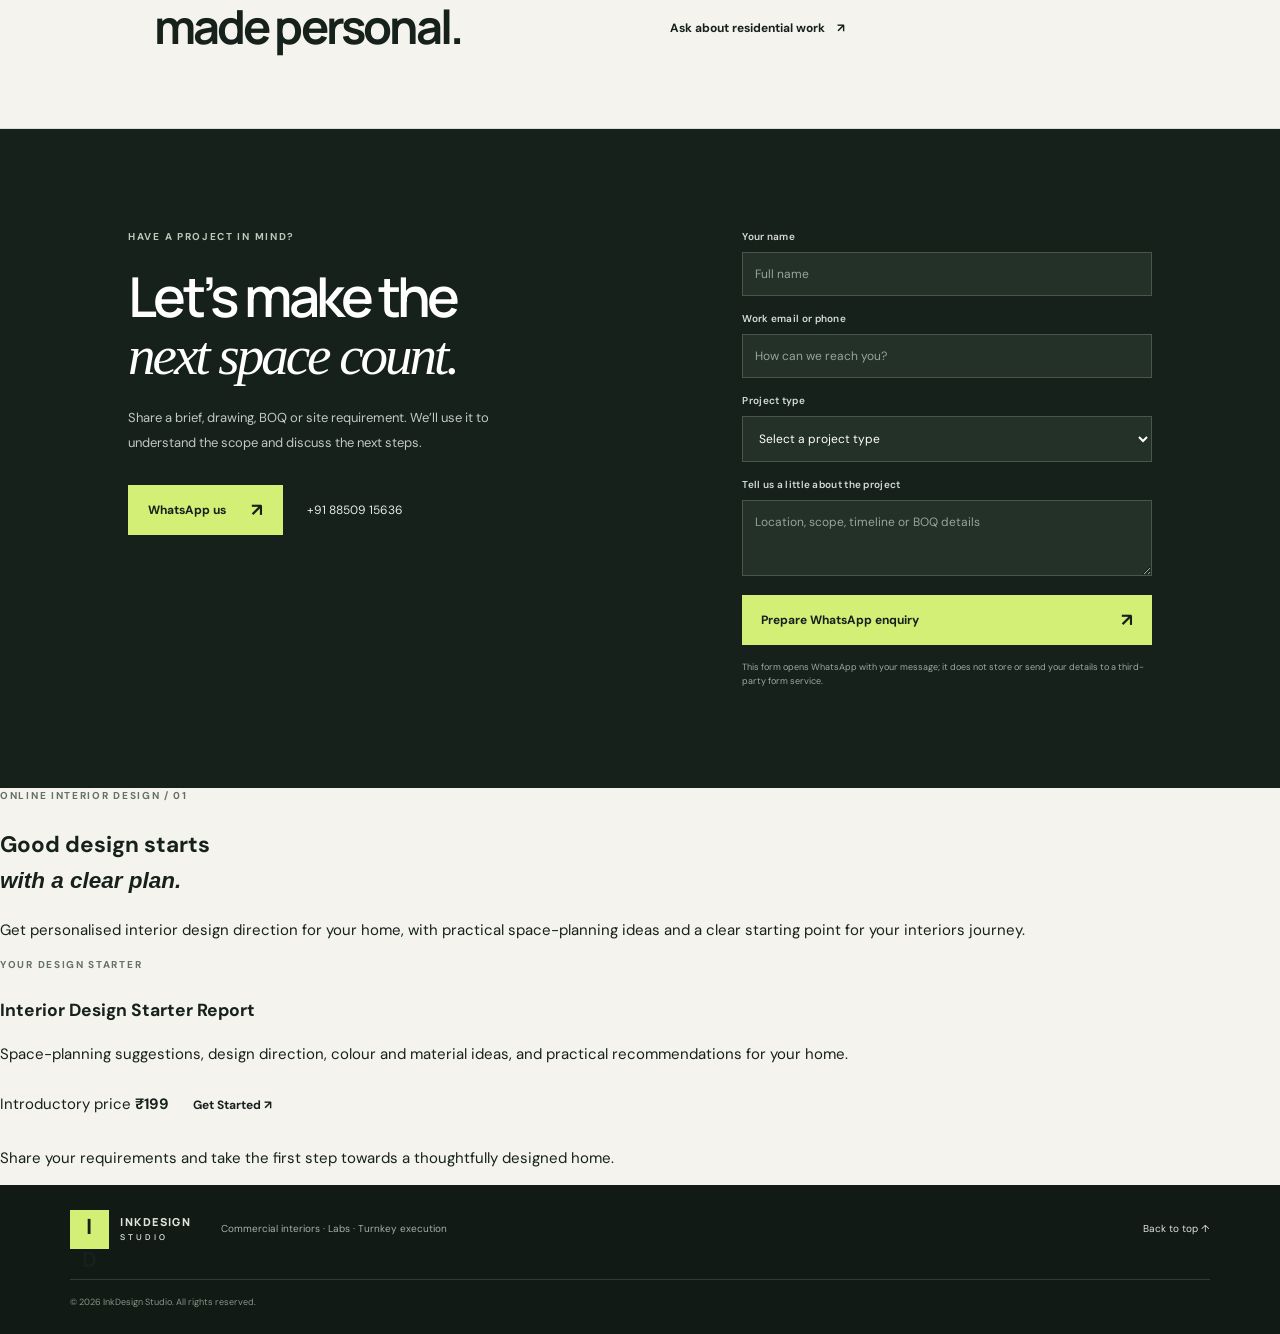
==== commit b54ae7ac: "Update index.html" ====
--- a/index.html
+++ b/index.html
@@ -135,6 +135,29 @@
       </form>
     </section>
   </main>
+    <section class="online-design-section" id="online-design">
+    <div class="online-design-inner">
+      <p class="eyebrow">ONLINE INTERIOR DESIGN / 01</p>
+      <h2>Good design starts<br><em>with a clear plan.</em></h2>
+      <p class="online-design-intro">
+        Get personalised interior design direction for your home, with practical space-planning ideas and a clear starting point for your interiors journey.
+      </p>
+
+      <div class="online-design-offer">
+        <div>
+          <p class="eyebrow">YOUR DESIGN STARTER</p>
+          <h3>Interior Design Starter Report</h3>
+          <p>Space-planning suggestions, design direction, colour and material ideas, and practical recommendations for your home.</p>
+        </div>
+        <div class="online-design-price">
+          <span>Introductory price</span>
+          <strong>₹199</strong>
+          <a class="button button-primary" href="https://pages.razorpay.com/plan199" target="_blank" rel="noopener">Get Started ↗</a>
+        </div>
+      </div>
+      <p class="online-design-note">Share your requirements and take the first step towards a thoughtfully designed home.</p>
+    </div>
+  </section>
   <footer class="site-footer"><a class="brand brand-footer" href="#home"><span class="brand-mark">I<span>D</span></span><span class="brand-name">INKDESIGN <small>STUDIO</small></span></a><span>Commercial interiors · Labs · Turnkey execution</span><a href="#home">Back to top ↑</a><small>© <span id="year"></span> InkDesign Studio. All rights reserved.</small></footer>
   <script src="script.js"></script>
 </body>
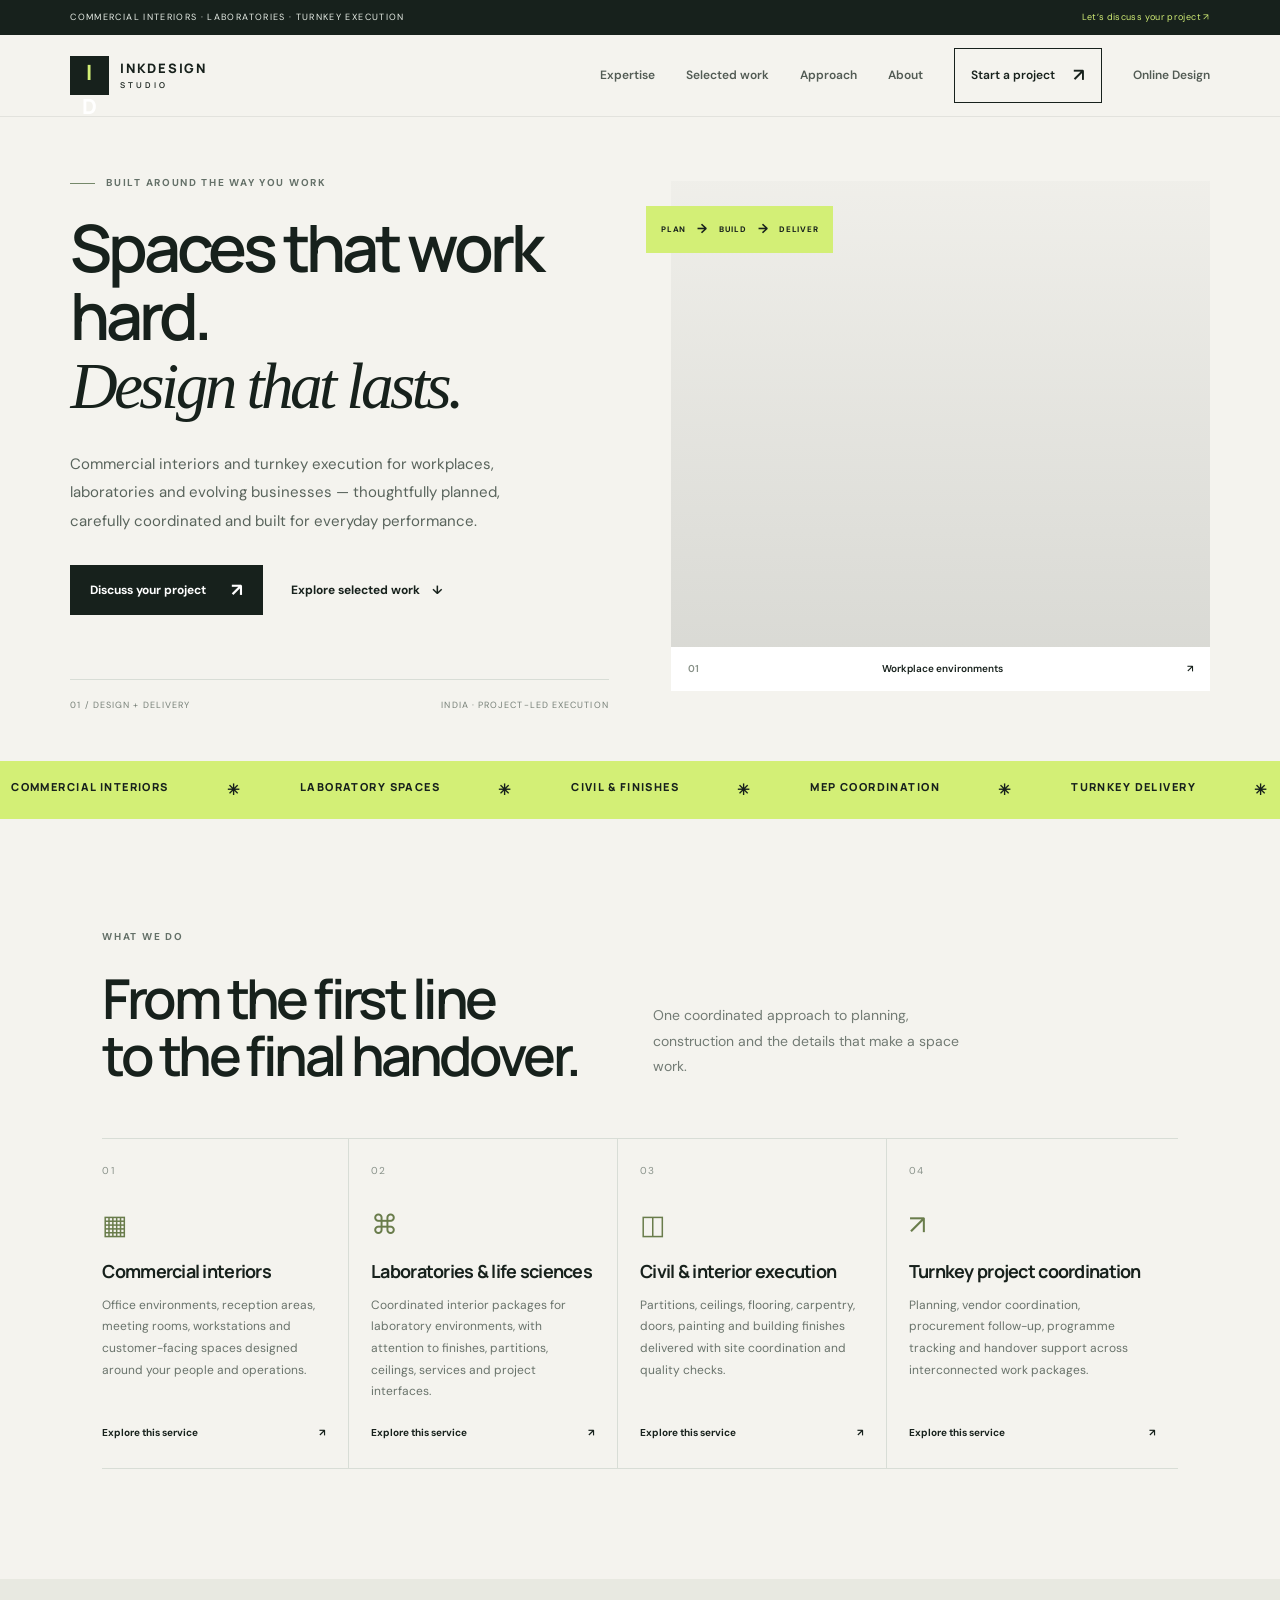
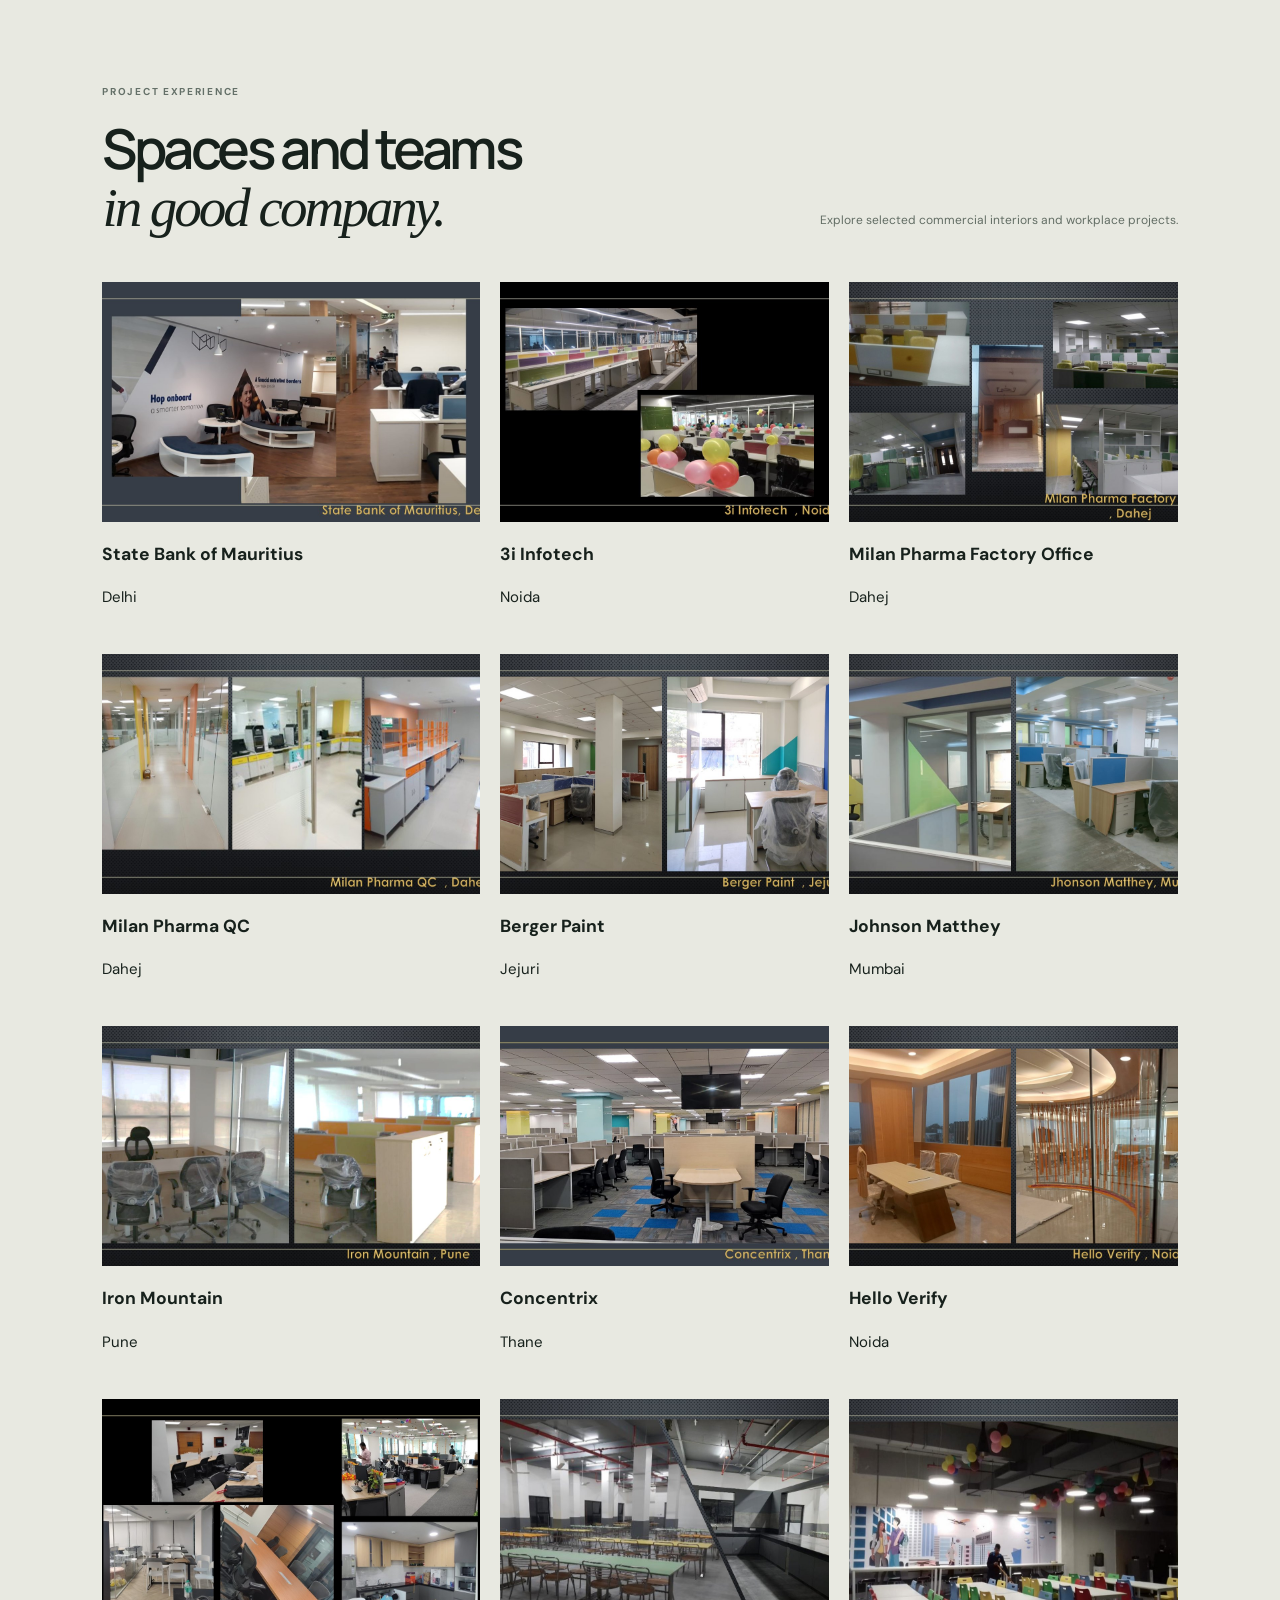
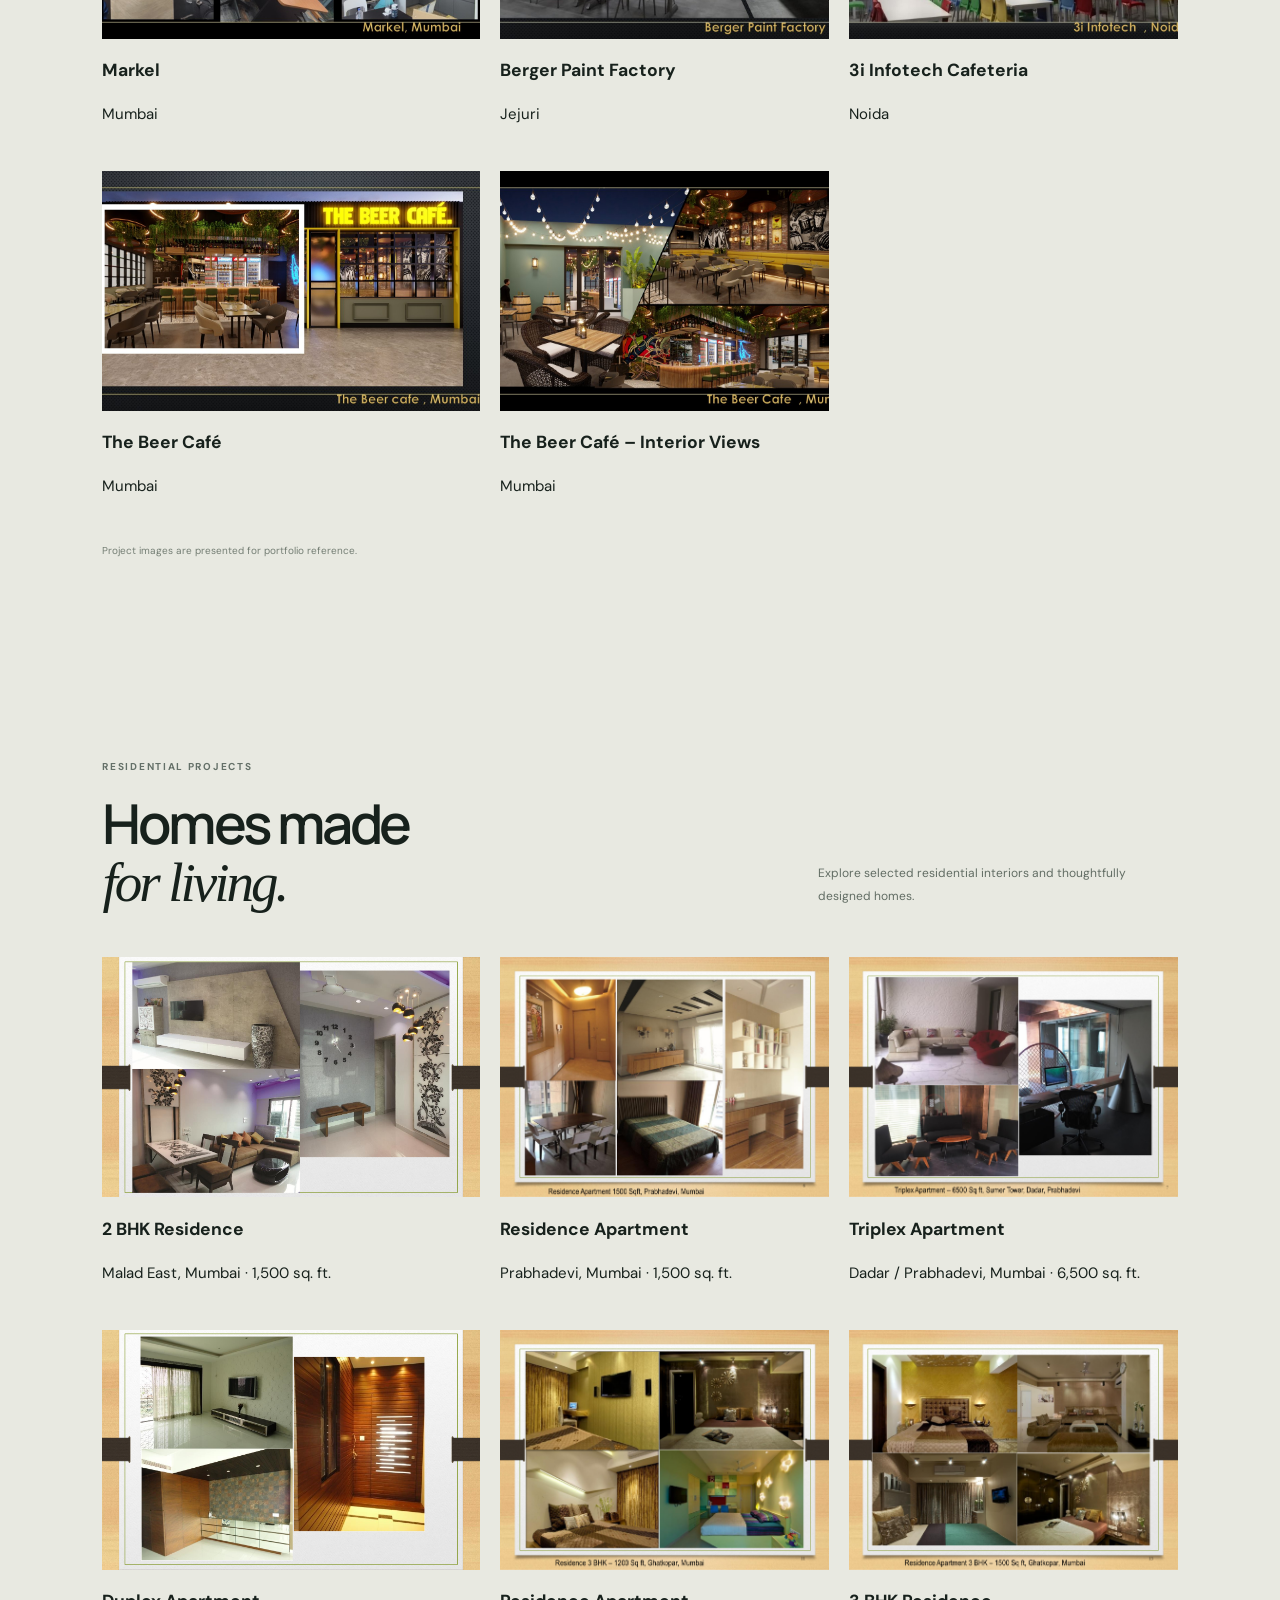
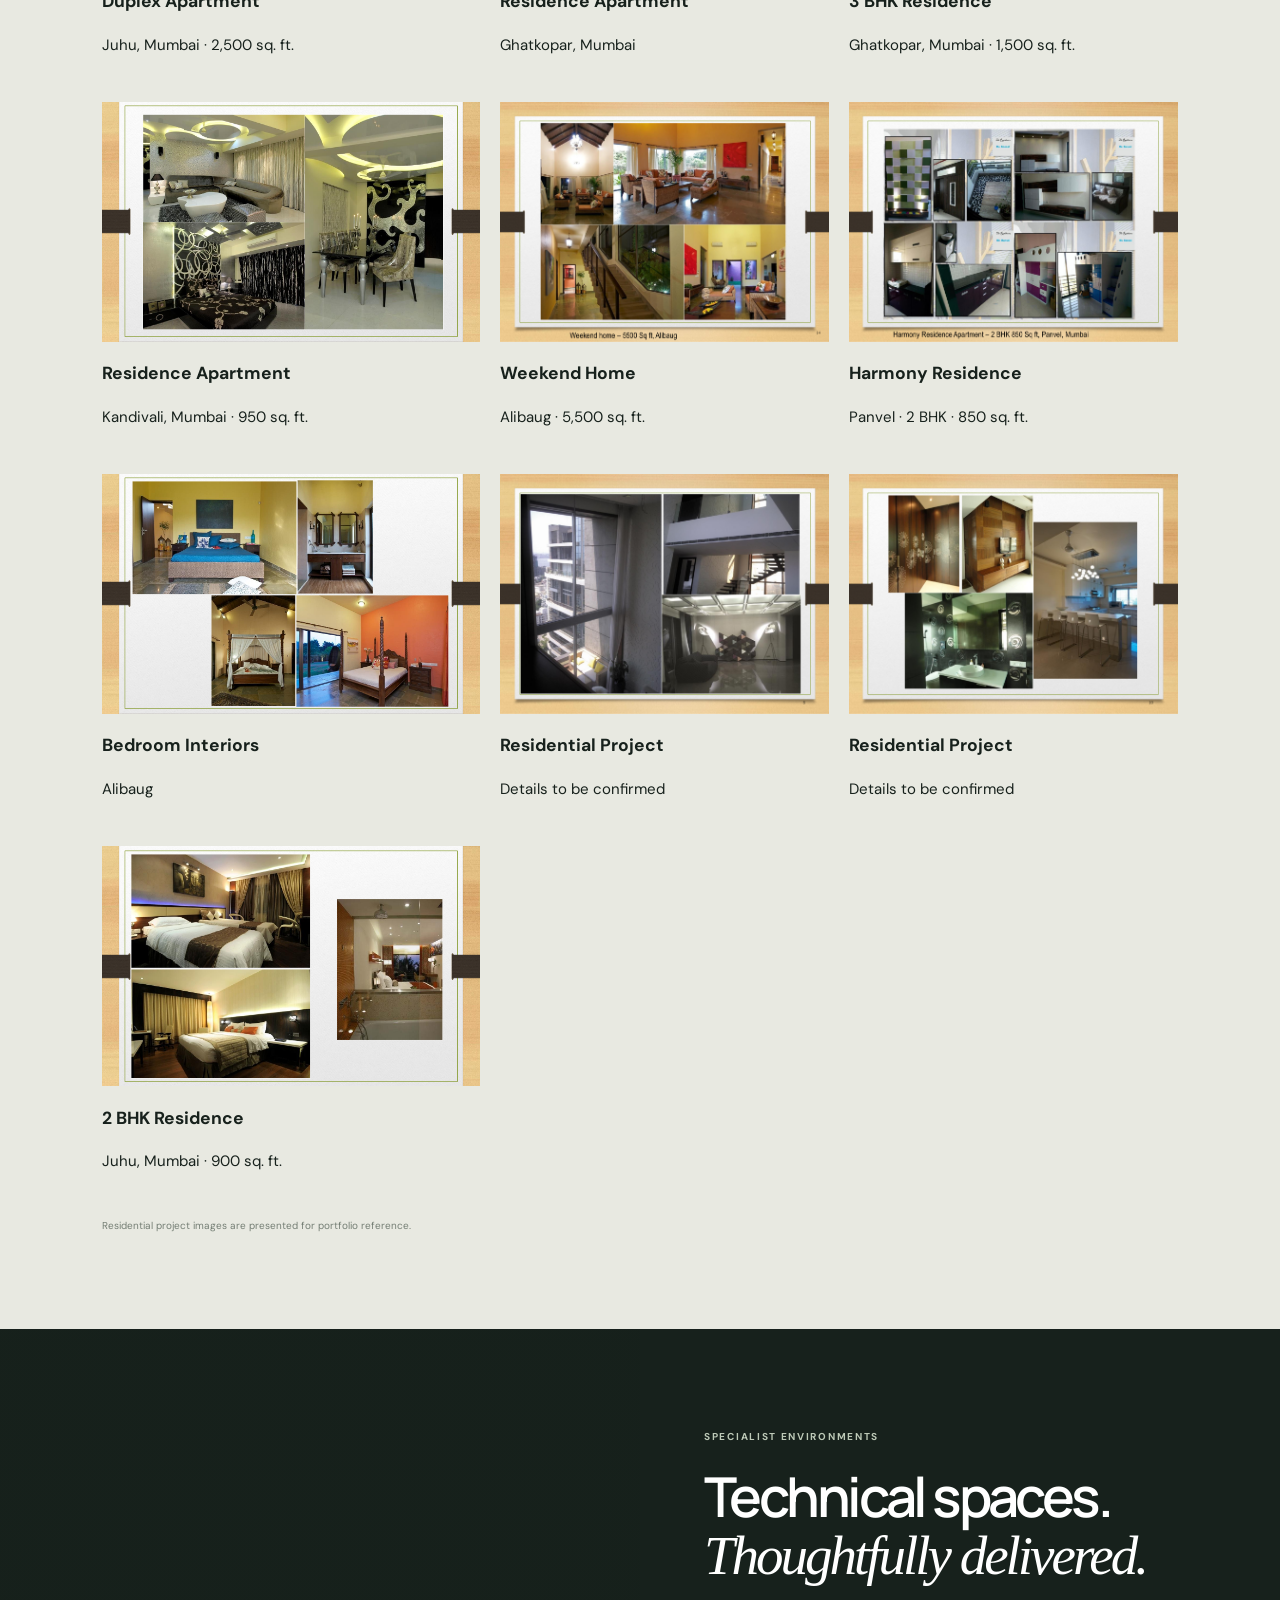
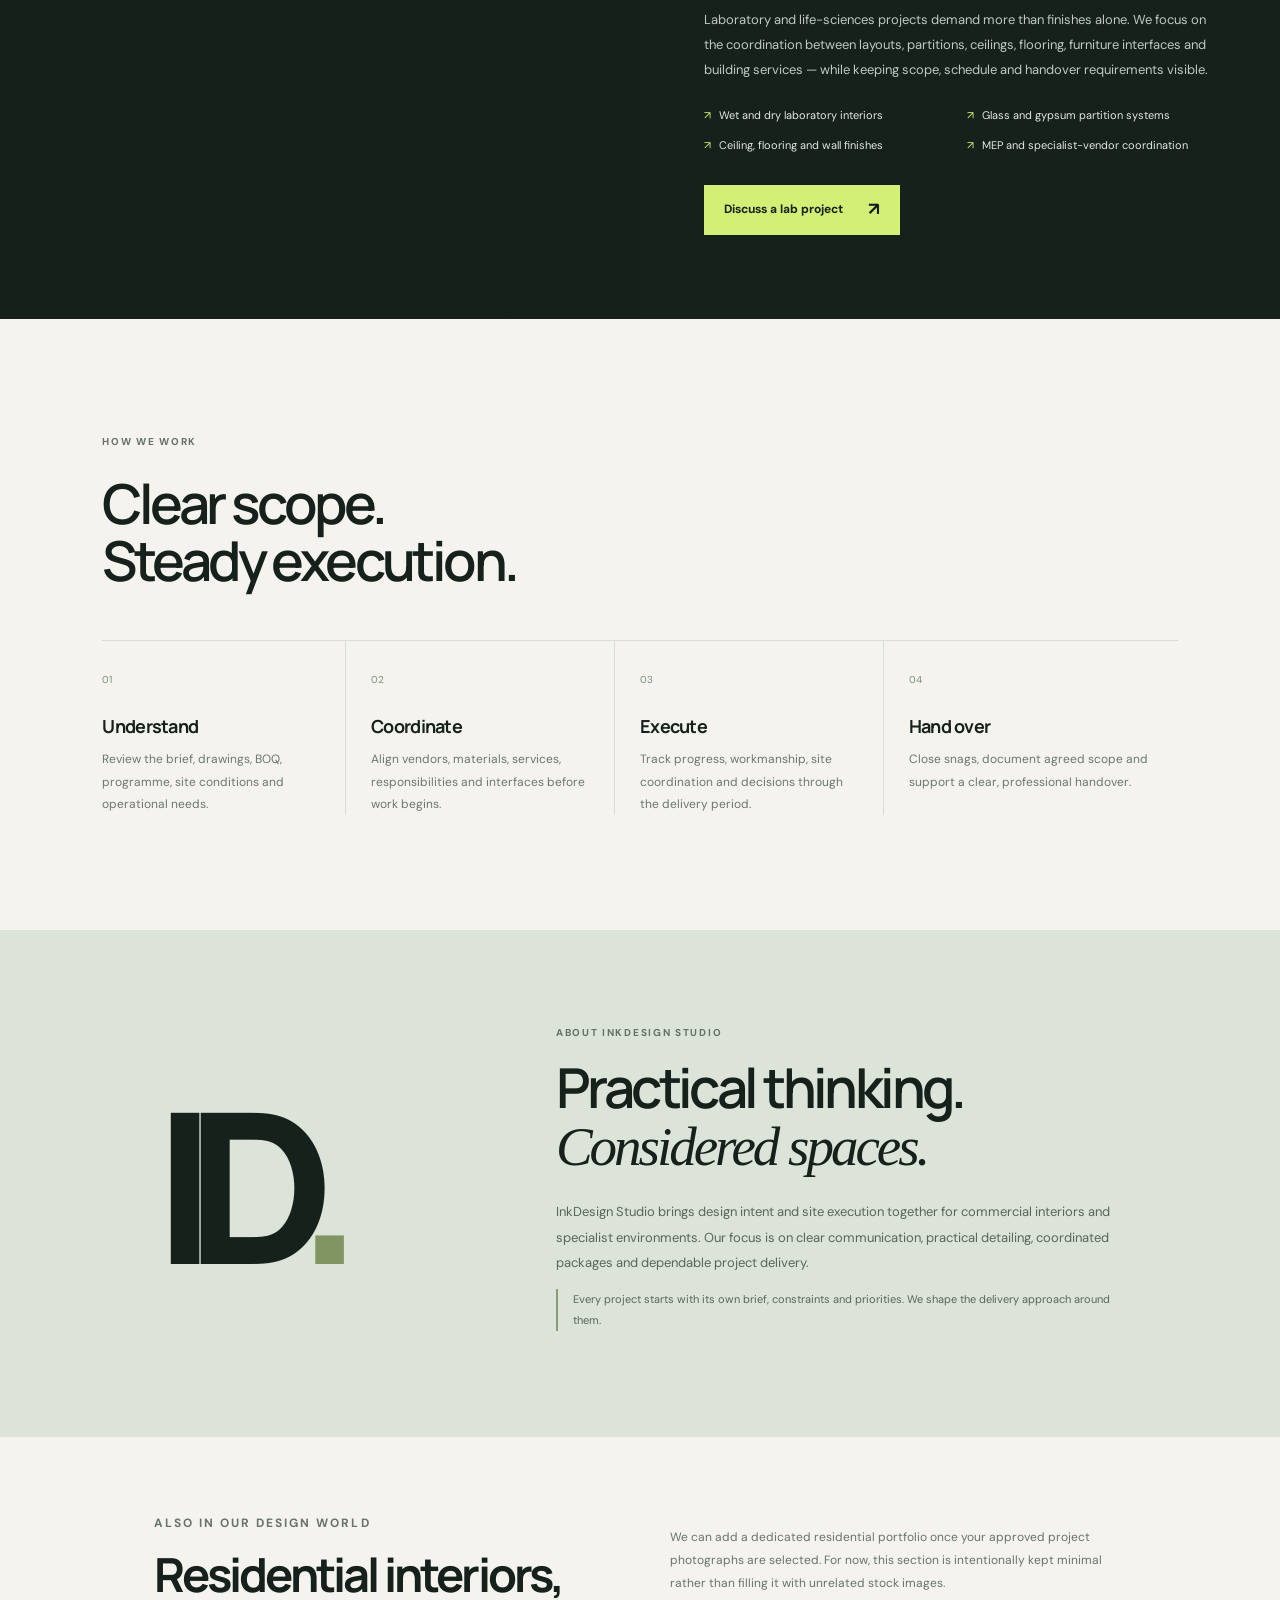
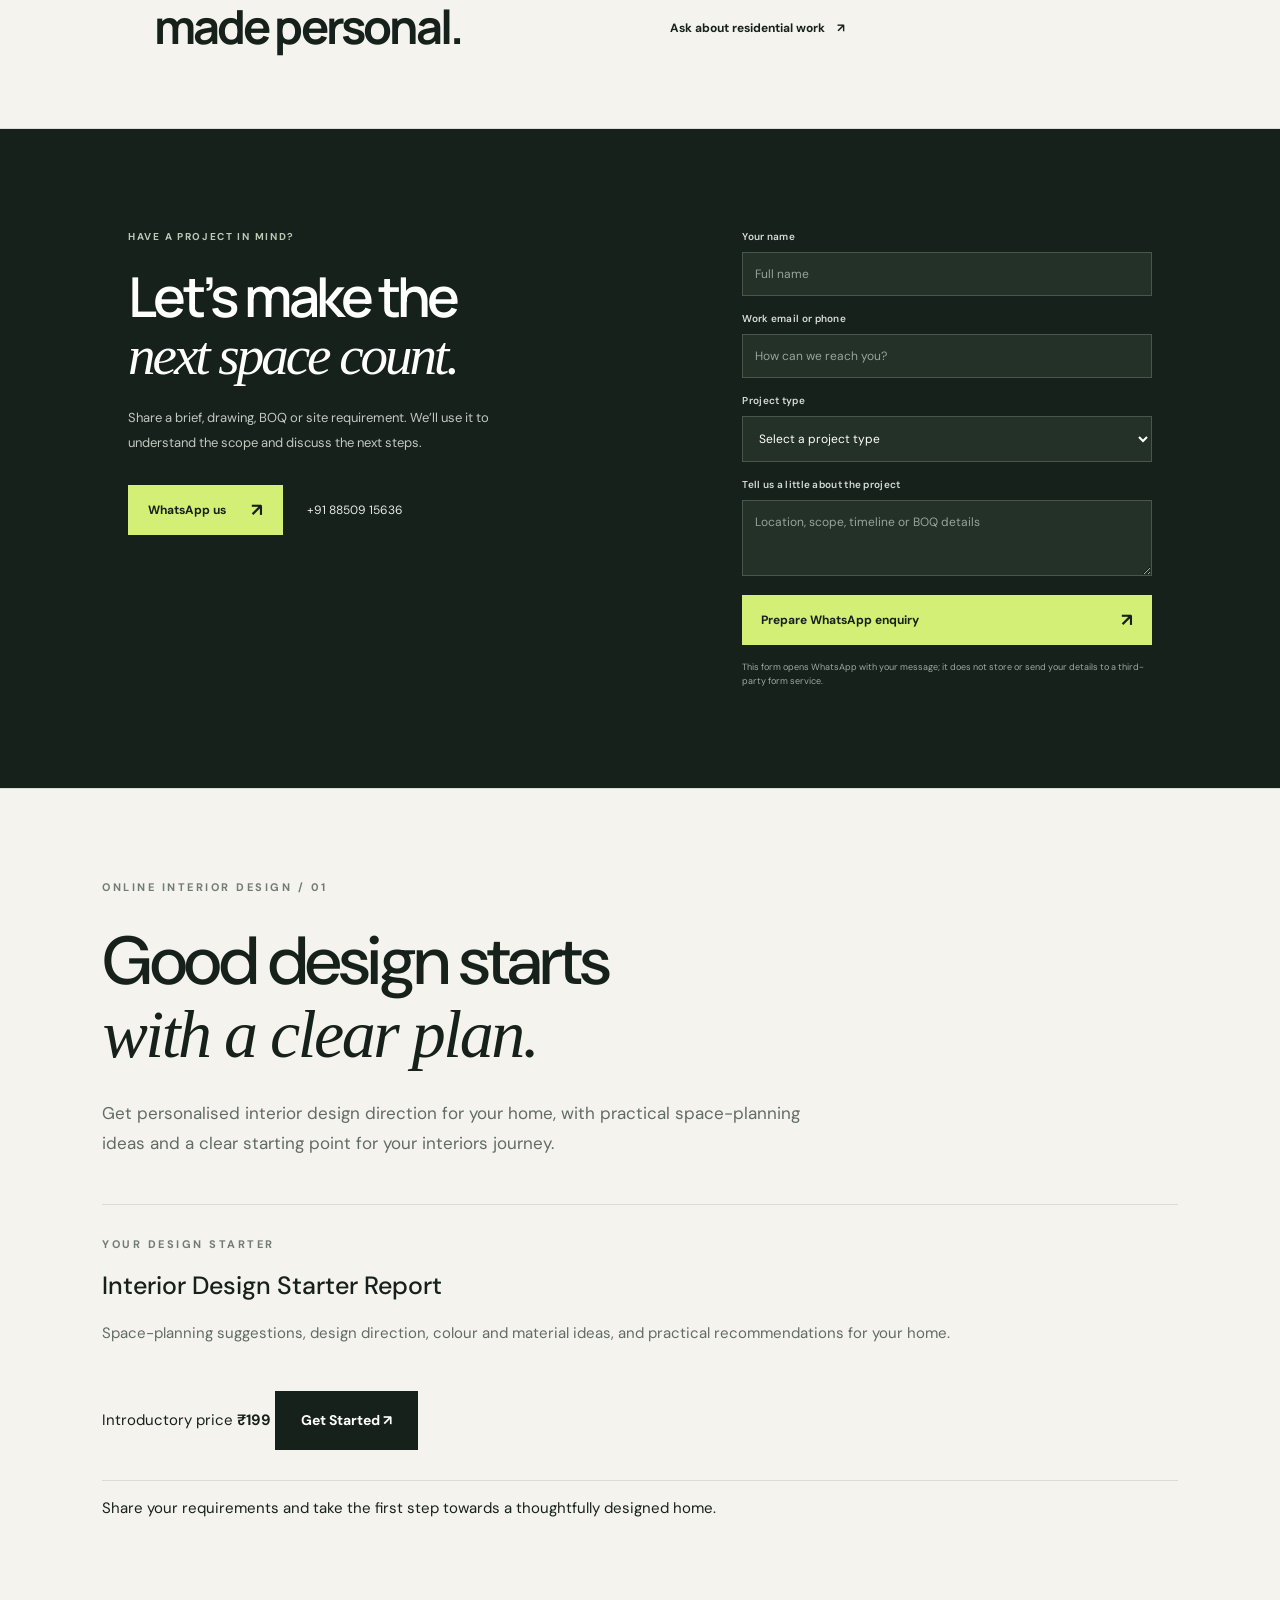
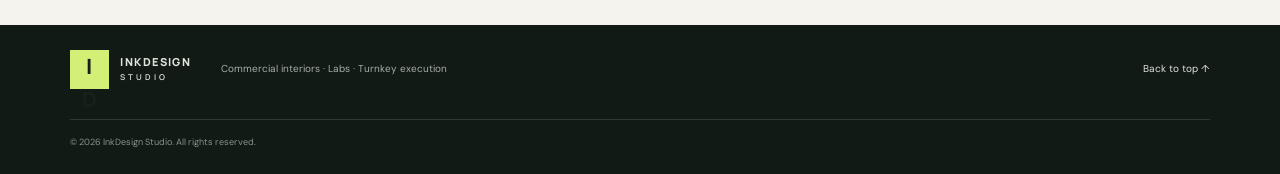
==== commit 8c1f5e0d: "Update index.html" ====
--- a/index.html
+++ b/index.html
@@ -29,7 +29,7 @@
     <button class="menu-toggle" aria-label="Open navigation" aria-expanded="false">☰</button>
     <nav class="main-nav" aria-label="Main navigation">
       <a href="#expertise">Expertise</a><a href="#work">Selected work</a><a href="#approach">Approach</a><a href="#about">About</a><a class="nav-cta" href="#contact">Start a project <span>↗</span></a>
-    </nav>
+    <a href="online-design.html">Online Design</a></nav>
   </header>
   <main>
     <section class="hero" id="home">
--- a/styles.css
+++ b/styles.css
@@ -13,3 +13,115 @@
 @media(max-width:1000px){.main-nav{gap:17px}.hero{gap:4%;padding-left:4%;padding-right:4%}.section,.work-section{padding-left:5%;padding-right:5%}.service-grid{grid-template-columns:repeat(2,1fr);row-gap:20px}.service-card:nth-child(2){border-right:0}.service-card:nth-child(3){border-bottom:0}.service-card{min-height:240px}.project-grid{grid-template-columns:1fr 1fr}.project-large .project-image,.project-image{height:230px}.lab-copy{padding:60px 8%}.contact-section{padding-left:7%;padding-right:7%;gap:6%}}
 @media(max-width:720px){.topline{padding:0 5%;font-size:7px}.topline a{font-size:8px}.site-header{height:70px;padding:0 5%}.menu-toggle{display:block}.main-nav{display:none;position:absolute;top:69px;left:0;right:0;background:var(--paper);padding:20px 5% 25px;border-bottom:1px solid var(--line);flex-direction:column;align-items:stretch;gap:18px}.main-nav.open{display:flex}.nav-cta{justify-content:space-between}.hero{display:flex;flex-direction:column;align-items:stretch;padding:0 5% 35px;gap:25px}.hero-copy{padding-top:55px}.hero h1{font-size:clamp(42px,12vw,62px)}.hero-intro{font-size:13px}.hero-foot{margin-top:38px;font-size:8px}.hero-visual{height:380px;margin:0 0 0 15px}.hero-stamp{left:-15px}.section{padding:75px 6%}.section-heading{display:block;margin-bottom:35px}.section-heading .eyebrow{margin-bottom:20px}.section-lead{margin-top:18px}.service-grid{grid-template-columns:1fr 1fr}.service-card{margin-right:15px;padding-right:15px}.service-card:nth-child(2){margin-right:0}.service-card:nth-child(3){border-right:1px solid var(--line);border-bottom:0}.service-card:nth-child(4){border:0;margin:0}.work-section{padding:75px 6%}.work-top{display:block}.work-intro{margin-top:22px}.project-grid{grid-template-columns:1fr;gap:25px}.project-image,.project-large .project-image{height:250px}.lab-band{grid-template-columns:1fr}.lab-image{min-height:320px}.lab-copy{padding:55px 7%}.lab-copy ul{grid-template-columns:1fr}.approach{padding-top:75px;padding-bottom:75px}.steps{grid-template-columns:1fr 1fr;row-gap:30px}.steps article:nth-child(2){border:0;margin:0}.steps article{min-height:160px}.about-section{padding:70px 7%;grid-template-columns:1fr;gap:20px}.about-mark{font-size:100px}.residential-note{padding:60px 7%;grid-template-columns:1fr;gap:20px}.contact-section{padding:75px 7%;grid-template-columns:1fr;gap:45px}.site-footer{padding:25px 5%;gap:15px}.site-footer>span{order:3;width:100%}.site-footer>a:nth-of-type(2){margin-left:auto}.site-footer>small{order:4}}
 @media(prefers-reduced-motion:reduce){html{scroll-behavior:auto}*,*:before,*:after{transition:none!important;animation:none!important}}
+
+/* ONLINE INTERIOR DESIGN - PREMIUM OFFER SECTION */
+.online-design-section {
+  background: #f4f3ee;
+  color: #17211c;
+  padding: 90px 8%;
+  border-top: 1px solid #d8ddd6;
+}
+
+.online-design-inner {
+  max-width: 1180px;
+  margin: 0 auto;
+}
+
+.online-design-section .eyebrow {
+  font-size: 11px;
+  letter-spacing: 2.5px;
+  text-transform: uppercase;
+  color: #727b74;
+  margin-bottom: 28px;
+}
+
+.online-design-section h2 {
+  max-width: 780px;
+  font-size: clamp(38px, 5.5vw, 68px);
+  line-height: 1.08;
+  letter-spacing: -2.5px;
+  font-weight: 500;
+  margin: 0 0 26px;
+}
+
+.online-design-section h2 em {
+  font-family: Georgia, serif;
+  font-weight: 400;
+}
+
+.online-design-intro {
+  max-width: 700px;
+  font-size: 17px;
+  line-height: 1.8;
+  color: #626b65;
+  margin-bottom: 45px;
+}
+
+.online-design-offer {
+  display: flex;
+  justify-content: space-between;
+  align-items: center;
+  gap: 30px;
+  flex-wrap: wrap;
+  padding: 30px 0;
+  border-top: 1px solid #d8ddd6;
+  border-bottom: 1px solid #d8ddd6;
+}
+
+.online-design-offer h3 {
+  font-size: 25px;
+  font-weight: 500;
+  margin: 12px 0;
+}
+
+.online-design-offer p {
+  line-height: 1.7;
+  color: #626b65;
+}
+
+.online-design-offer .eyebrow {
+  margin-bottom: 10px;
+}
+
+.online-design-offer a {
+  display: inline-flex;
+  align-items: center;
+  justify-content: center;
+  gap: 14px;
+  padding: 17px 25px;
+  background: #17211c;
+  color: #ffffff;
+  text-decoration: none;
+  font-size: 14px;
+  transition: background 0.2s ease;
+}
+
+.online-design-offer a:hover {
+  background: #35463a;
+}
+
+.online-design-section .design-note {
+  margin-top: 28px;
+  font-size: 13px;
+  color: #727b74;
+  line-height: 1.7;
+}
+
+@media (max-width: 720px) {
+  .online-design-section {
+    padding: 65px 6%;
+  }
+
+  .online-design-section h2 {
+    letter-spacing: -1.5px;
+  }
+
+  .online-design-intro {
+    font-size: 15px;
+  }
+
+  .online-design-offer {
+    align-items: flex-start;
+    flex-direction: column;
+  }
+}
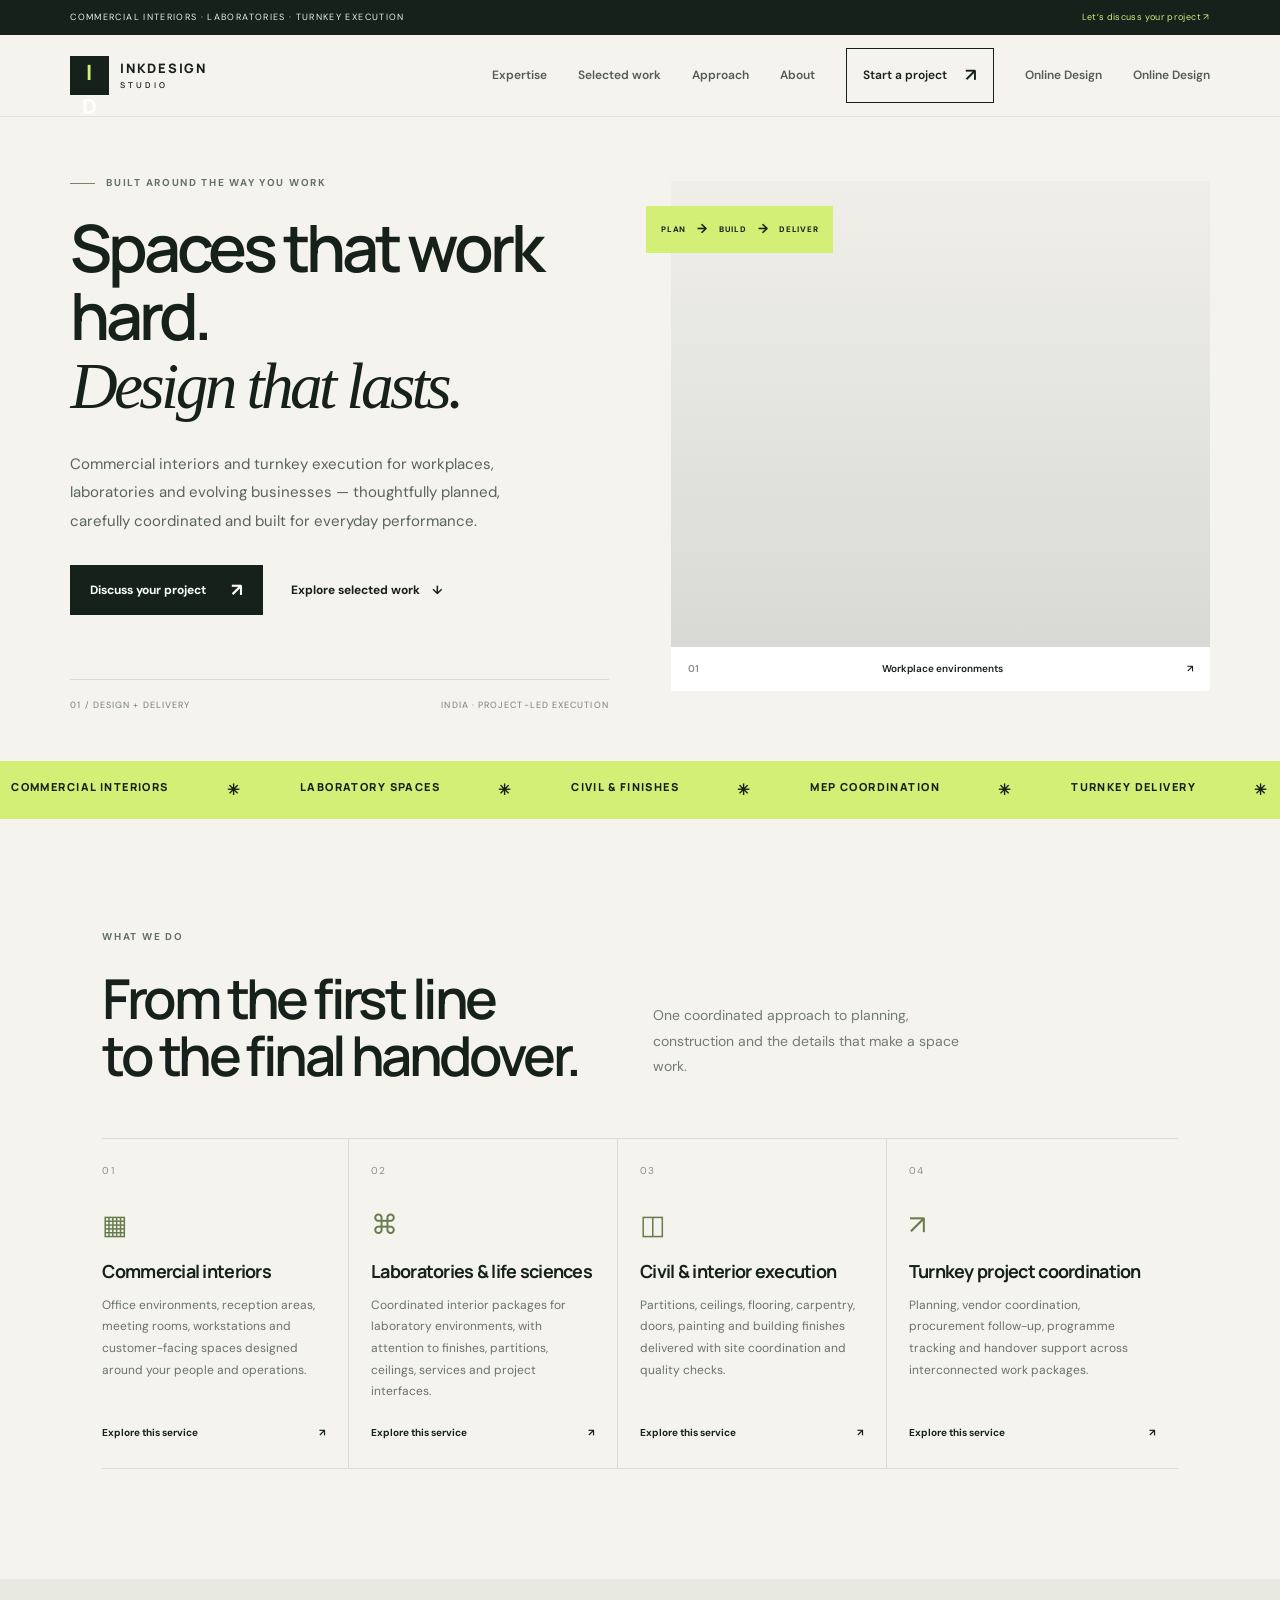
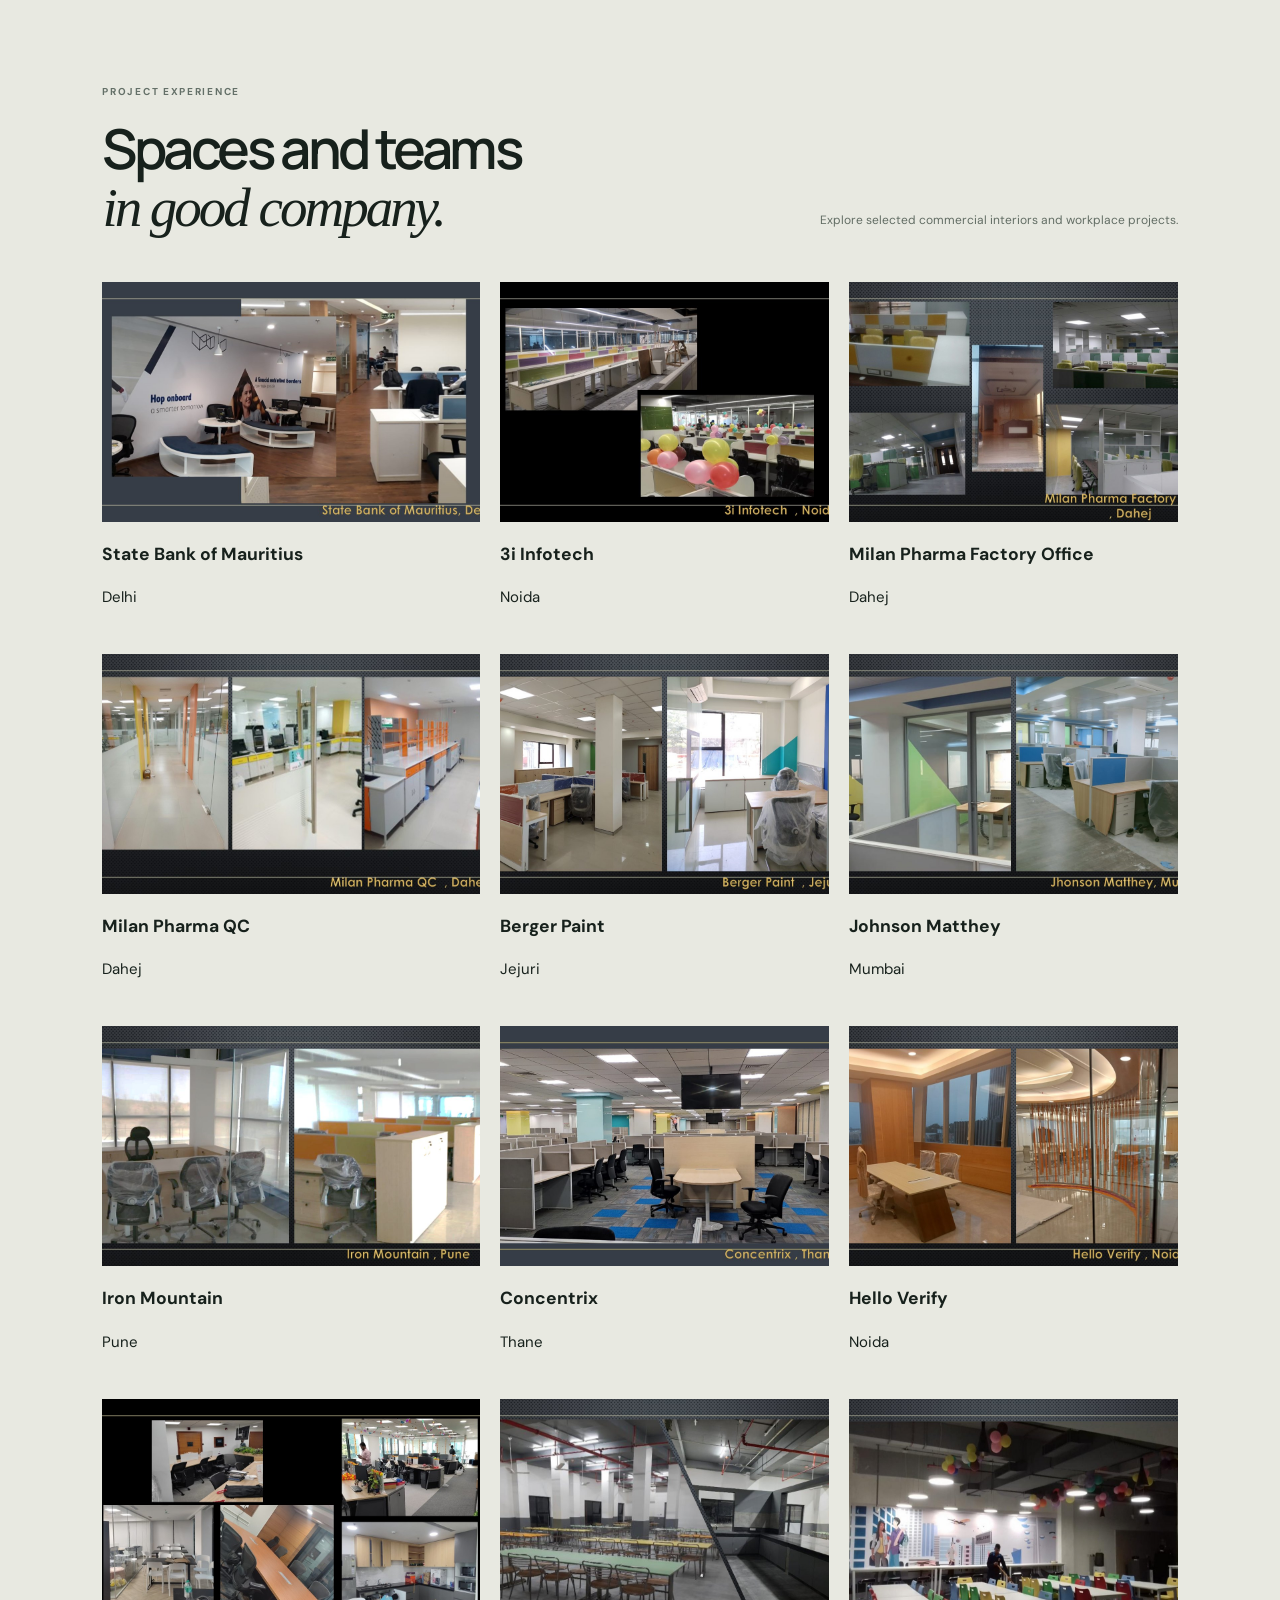
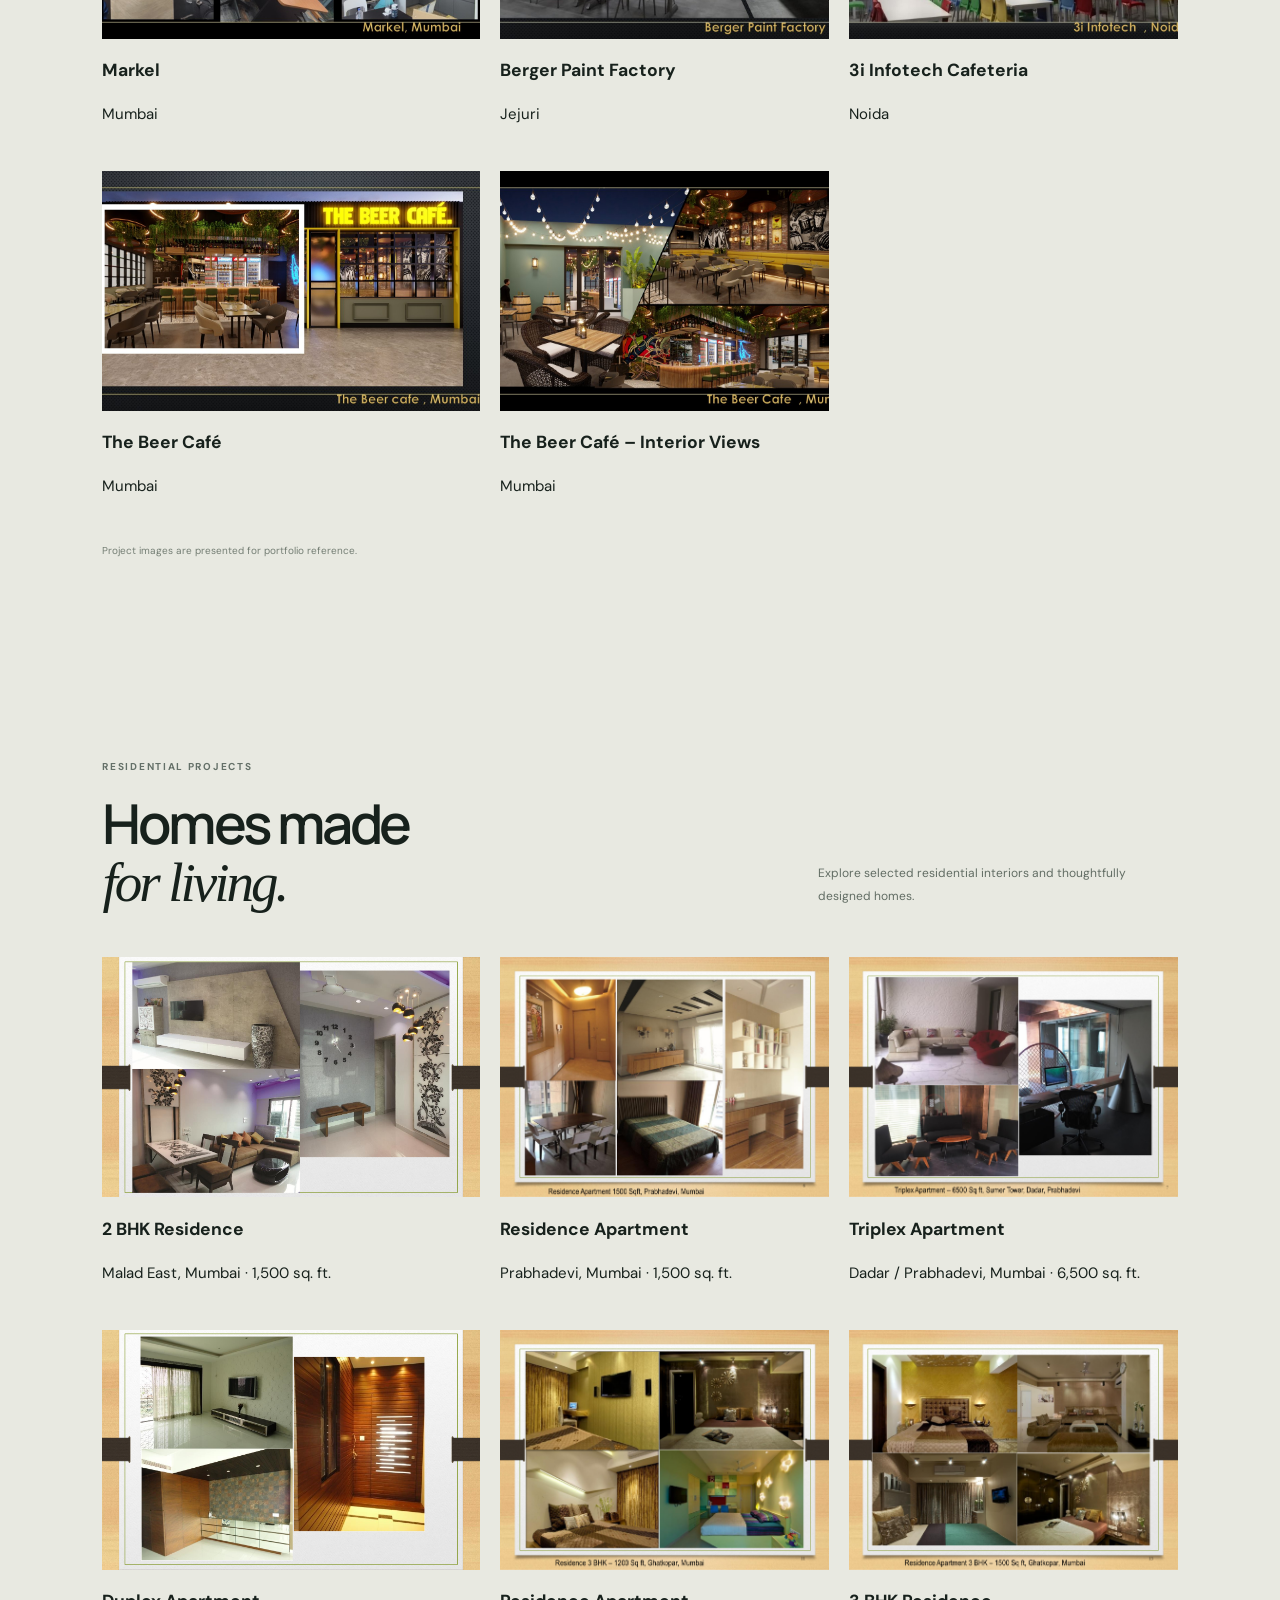
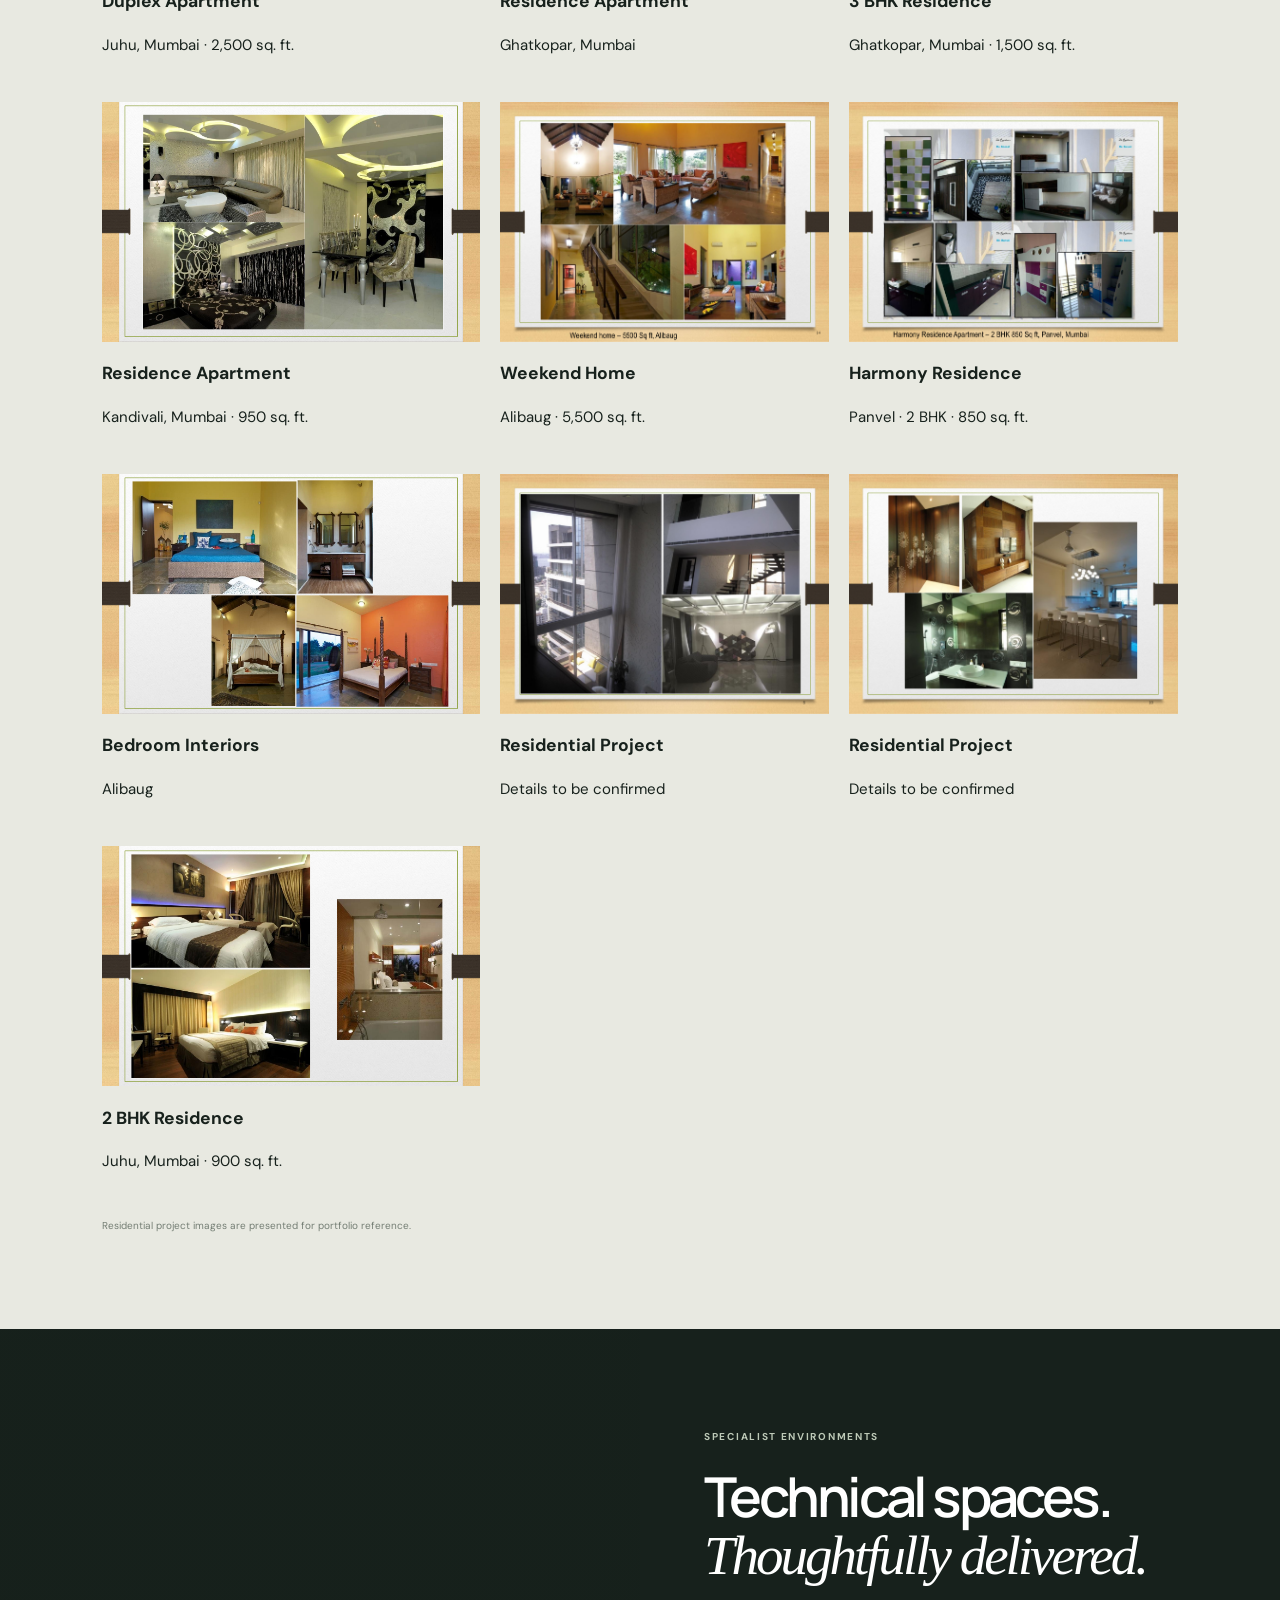
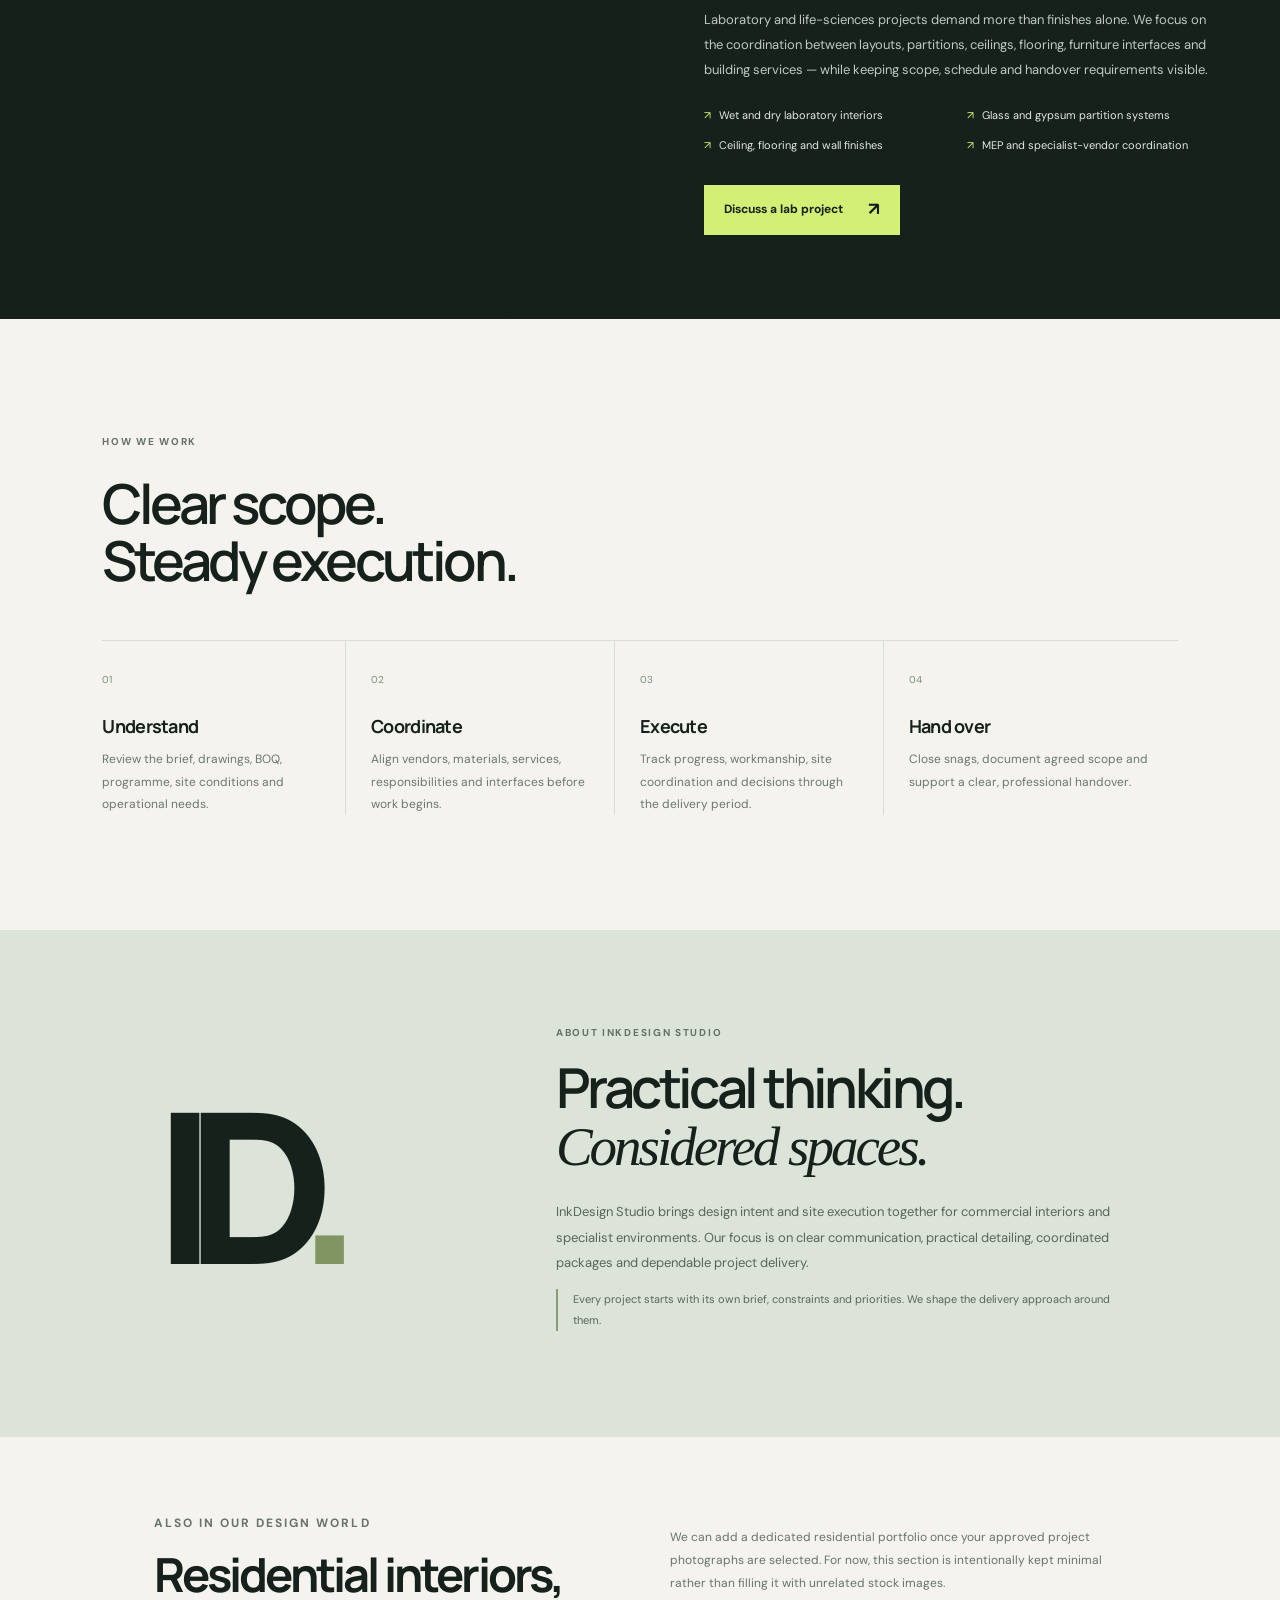
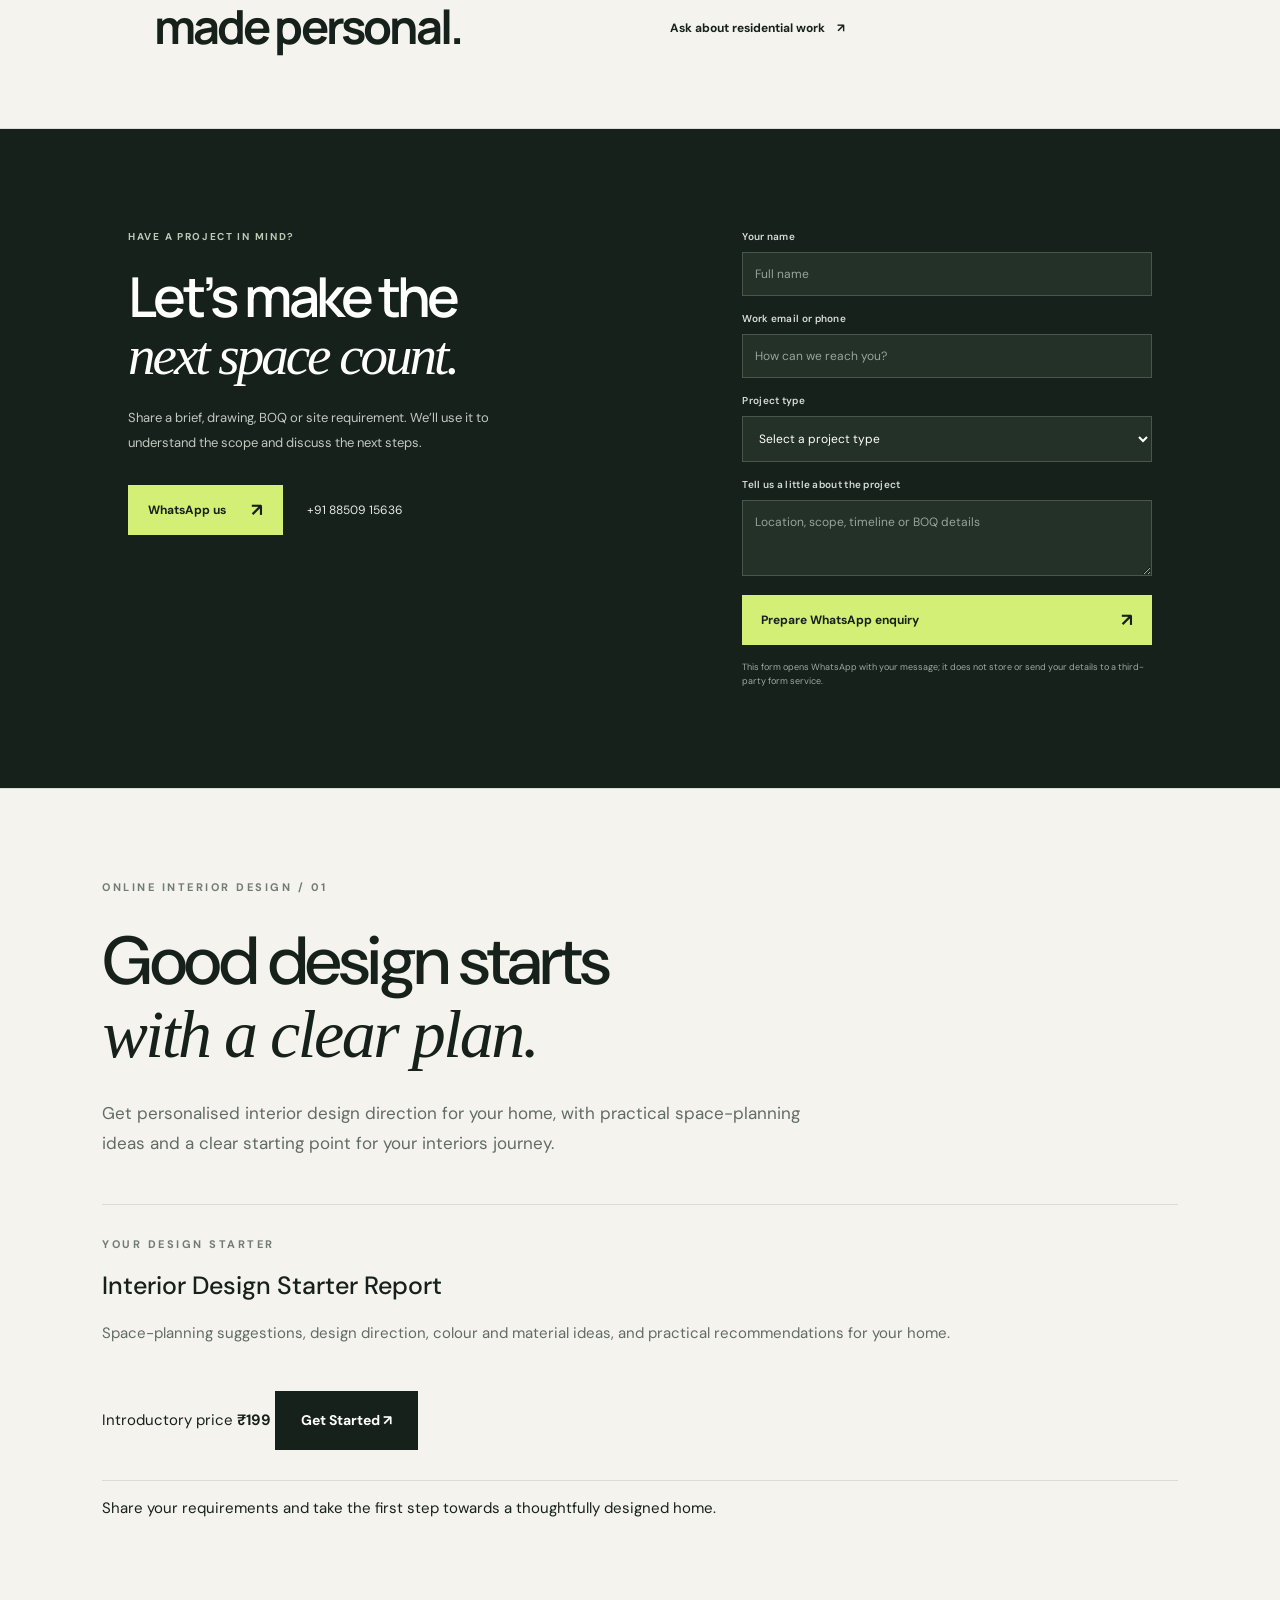
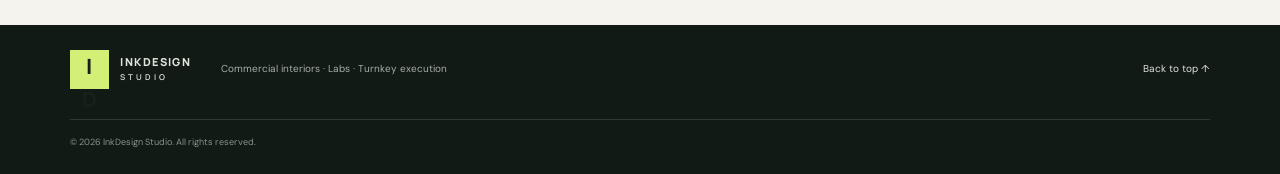
==== commit 82cd08ad: "Update index.html" ====
--- a/index.html
+++ b/index.html
@@ -29,7 +29,9 @@
     <button class="menu-toggle" aria-label="Open navigation" aria-expanded="false">☰</button>
     <nav class="main-nav" aria-label="Main navigation">
       <a href="#expertise">Expertise</a><a href="#work">Selected work</a><a href="#approach">Approach</a><a href="#about">About</a><a class="nav-cta" href="#contact">Start a project <span>↗</span></a>
-    <a href="online-design.html">Online Design</a></nav>
+    <a href="online-design.html">Online Design</a>
+<a href="online-design.html">Online Design</a>
+</nav>
   </header>
   <main>
     <section class="hero" id="home">
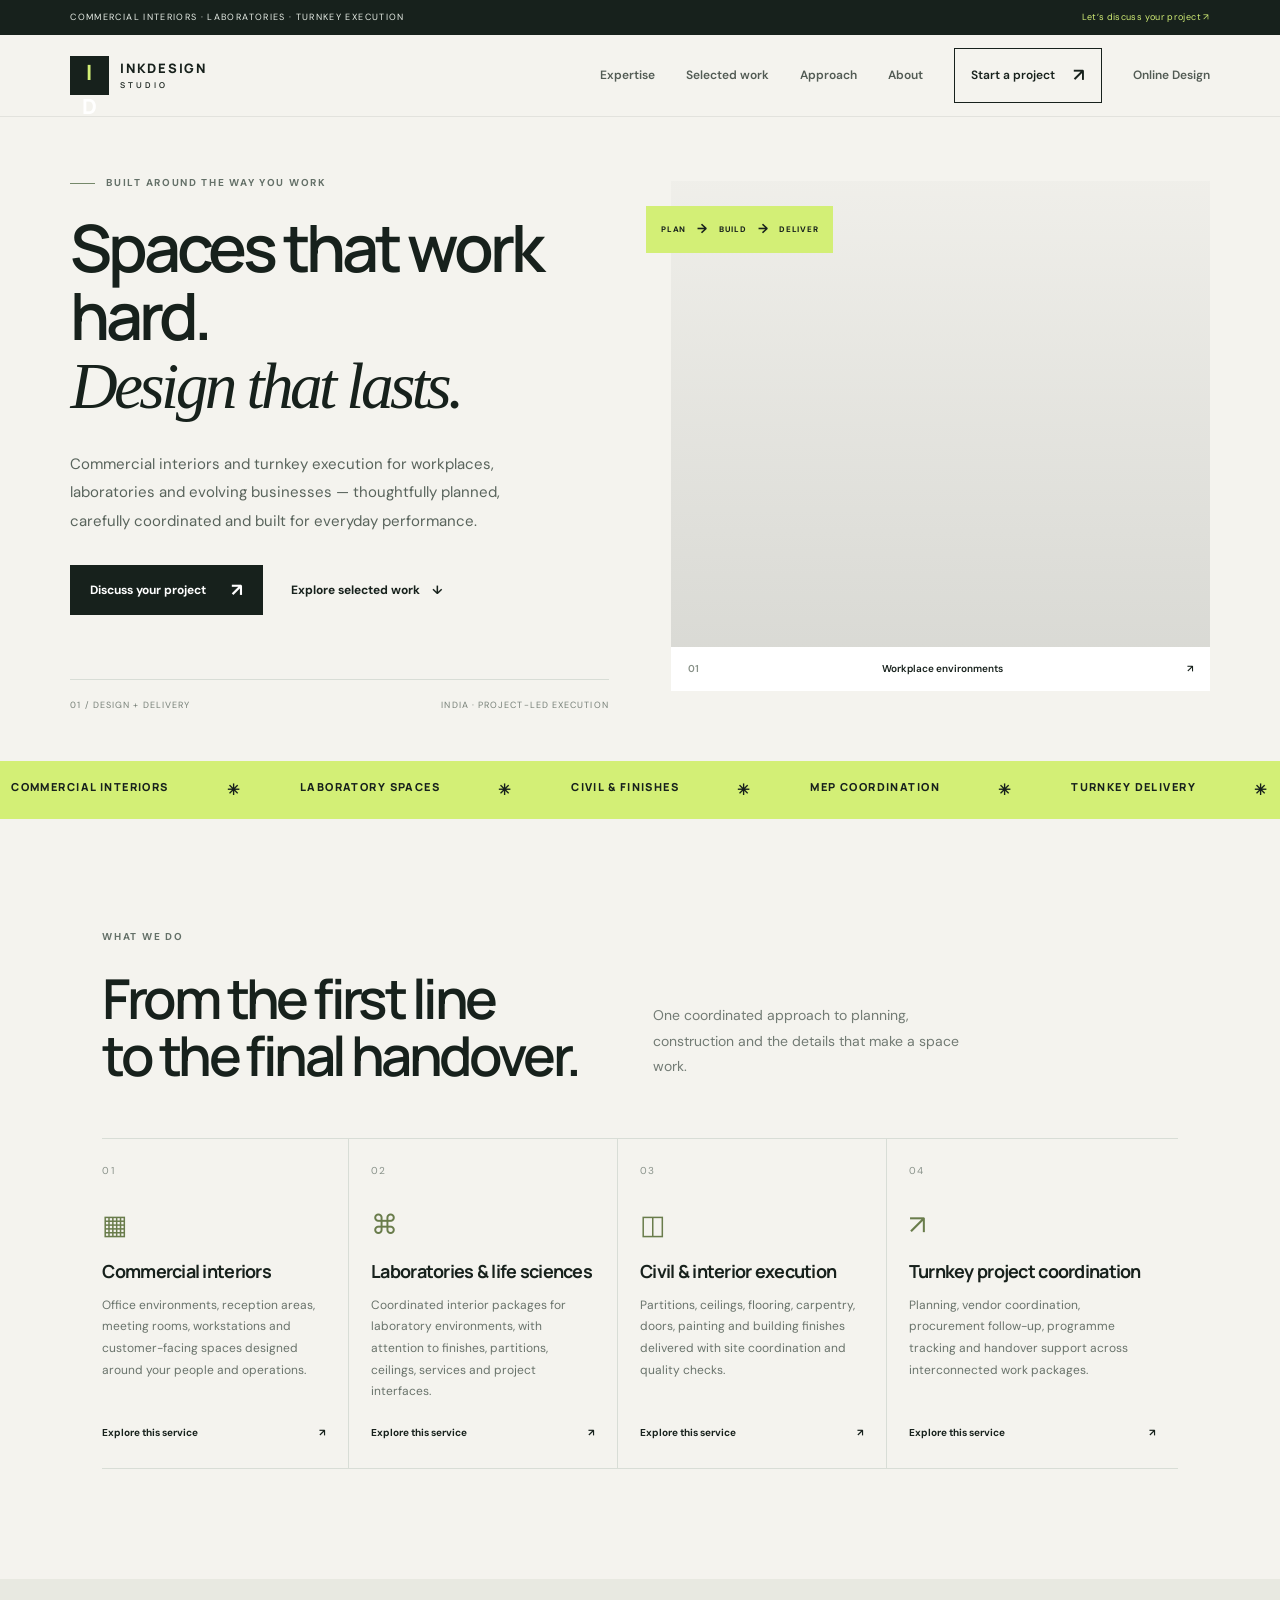
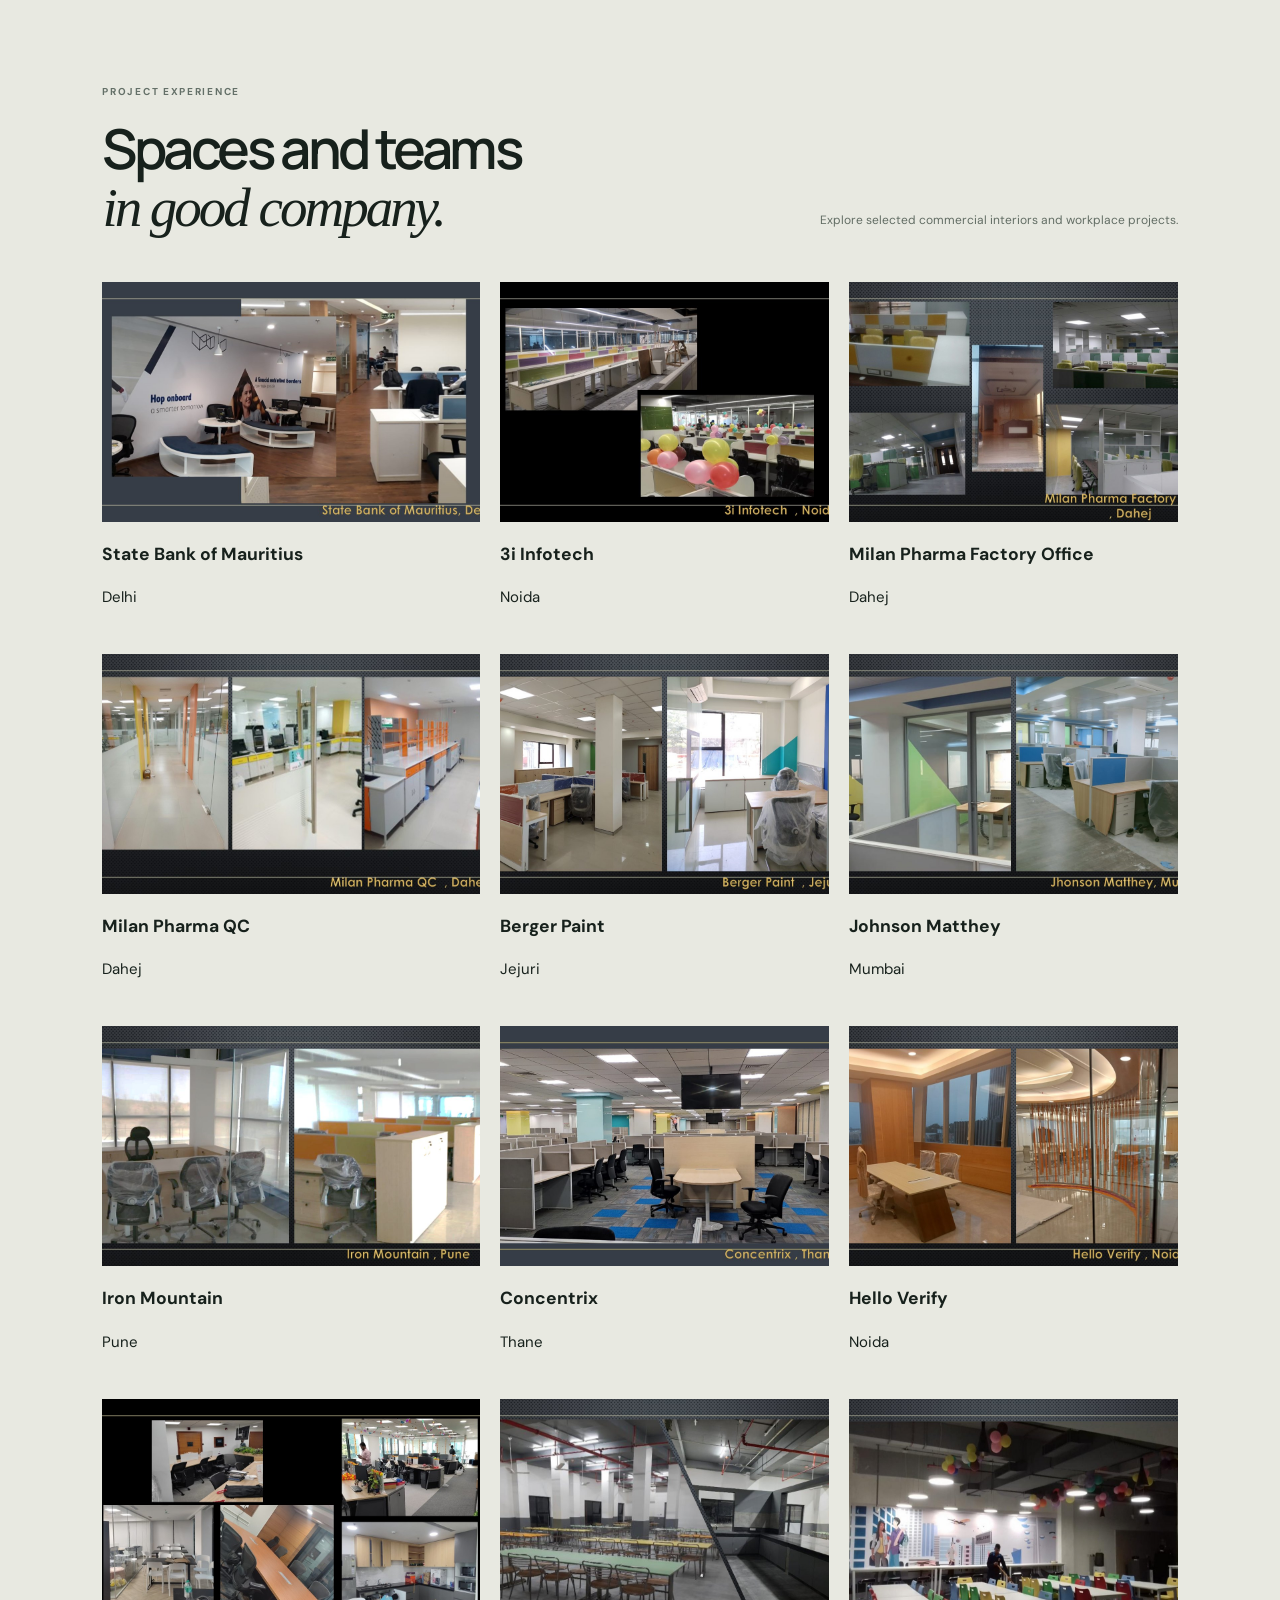
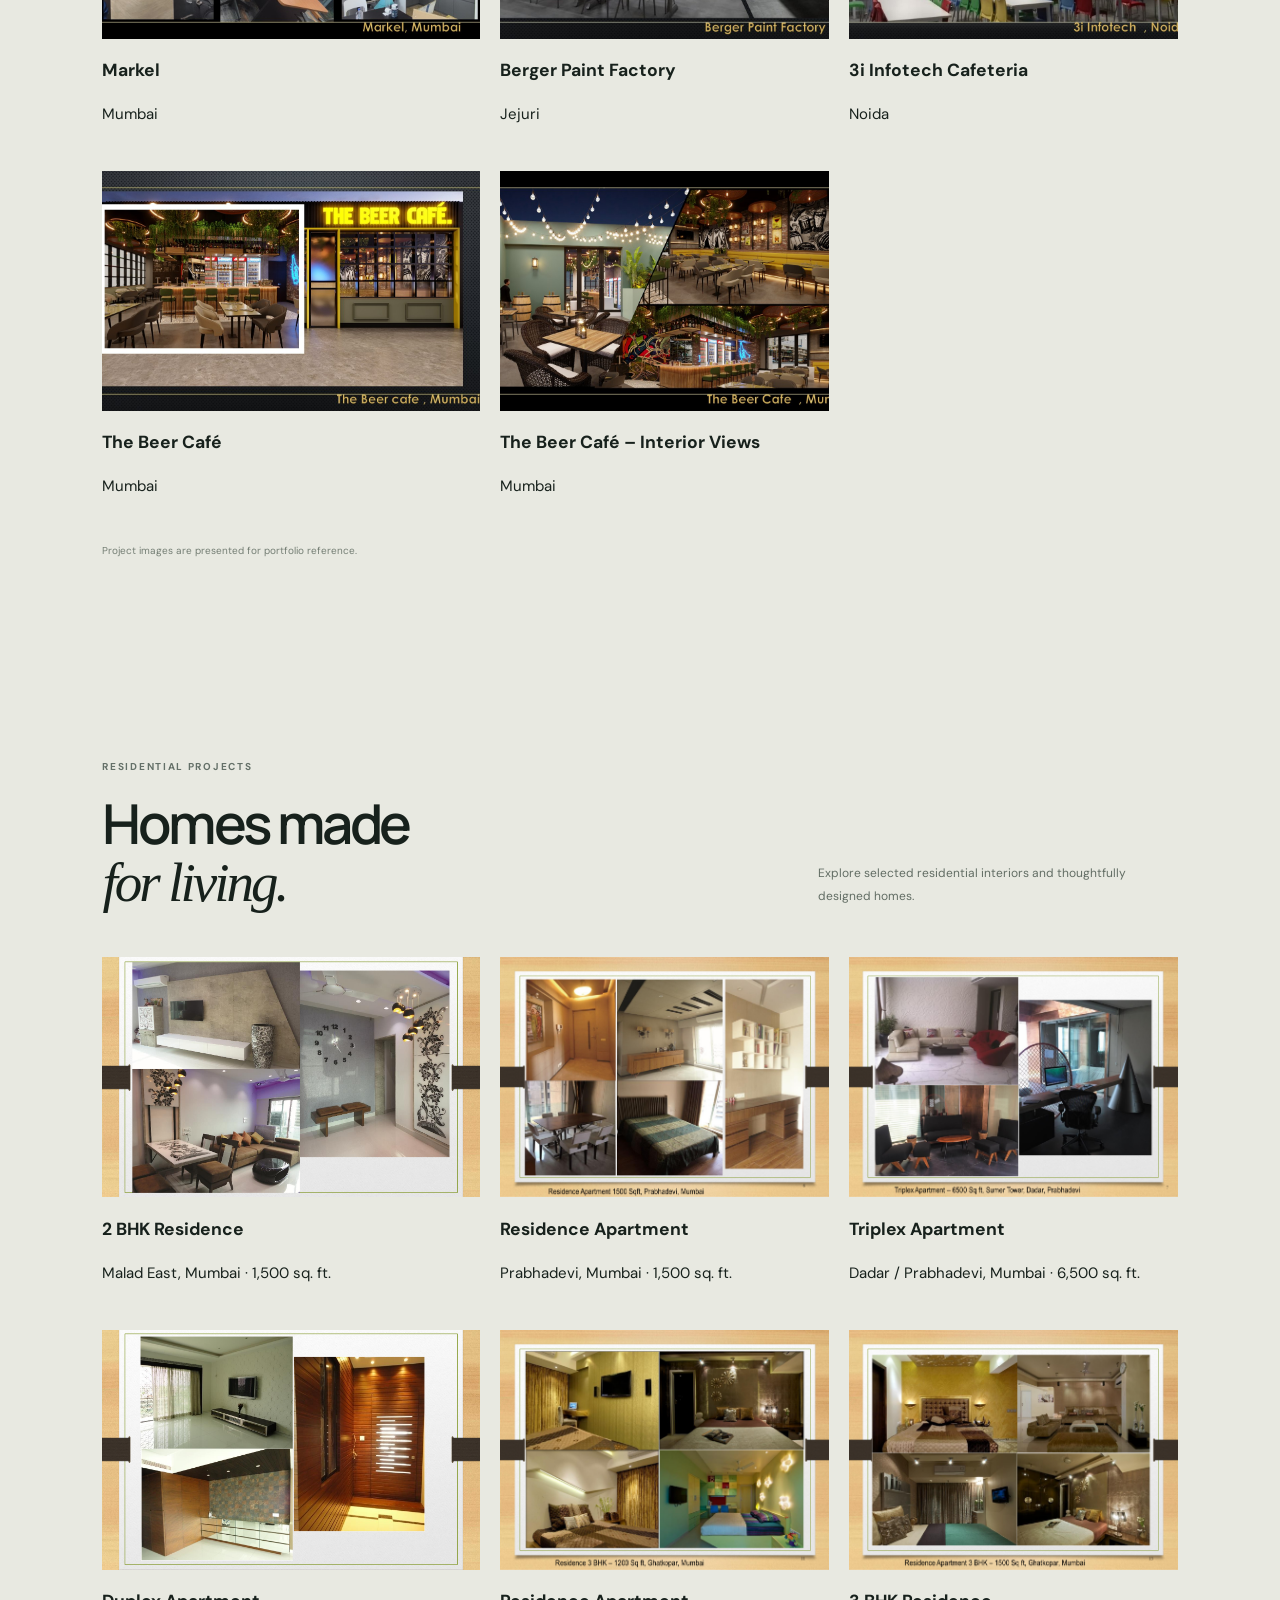
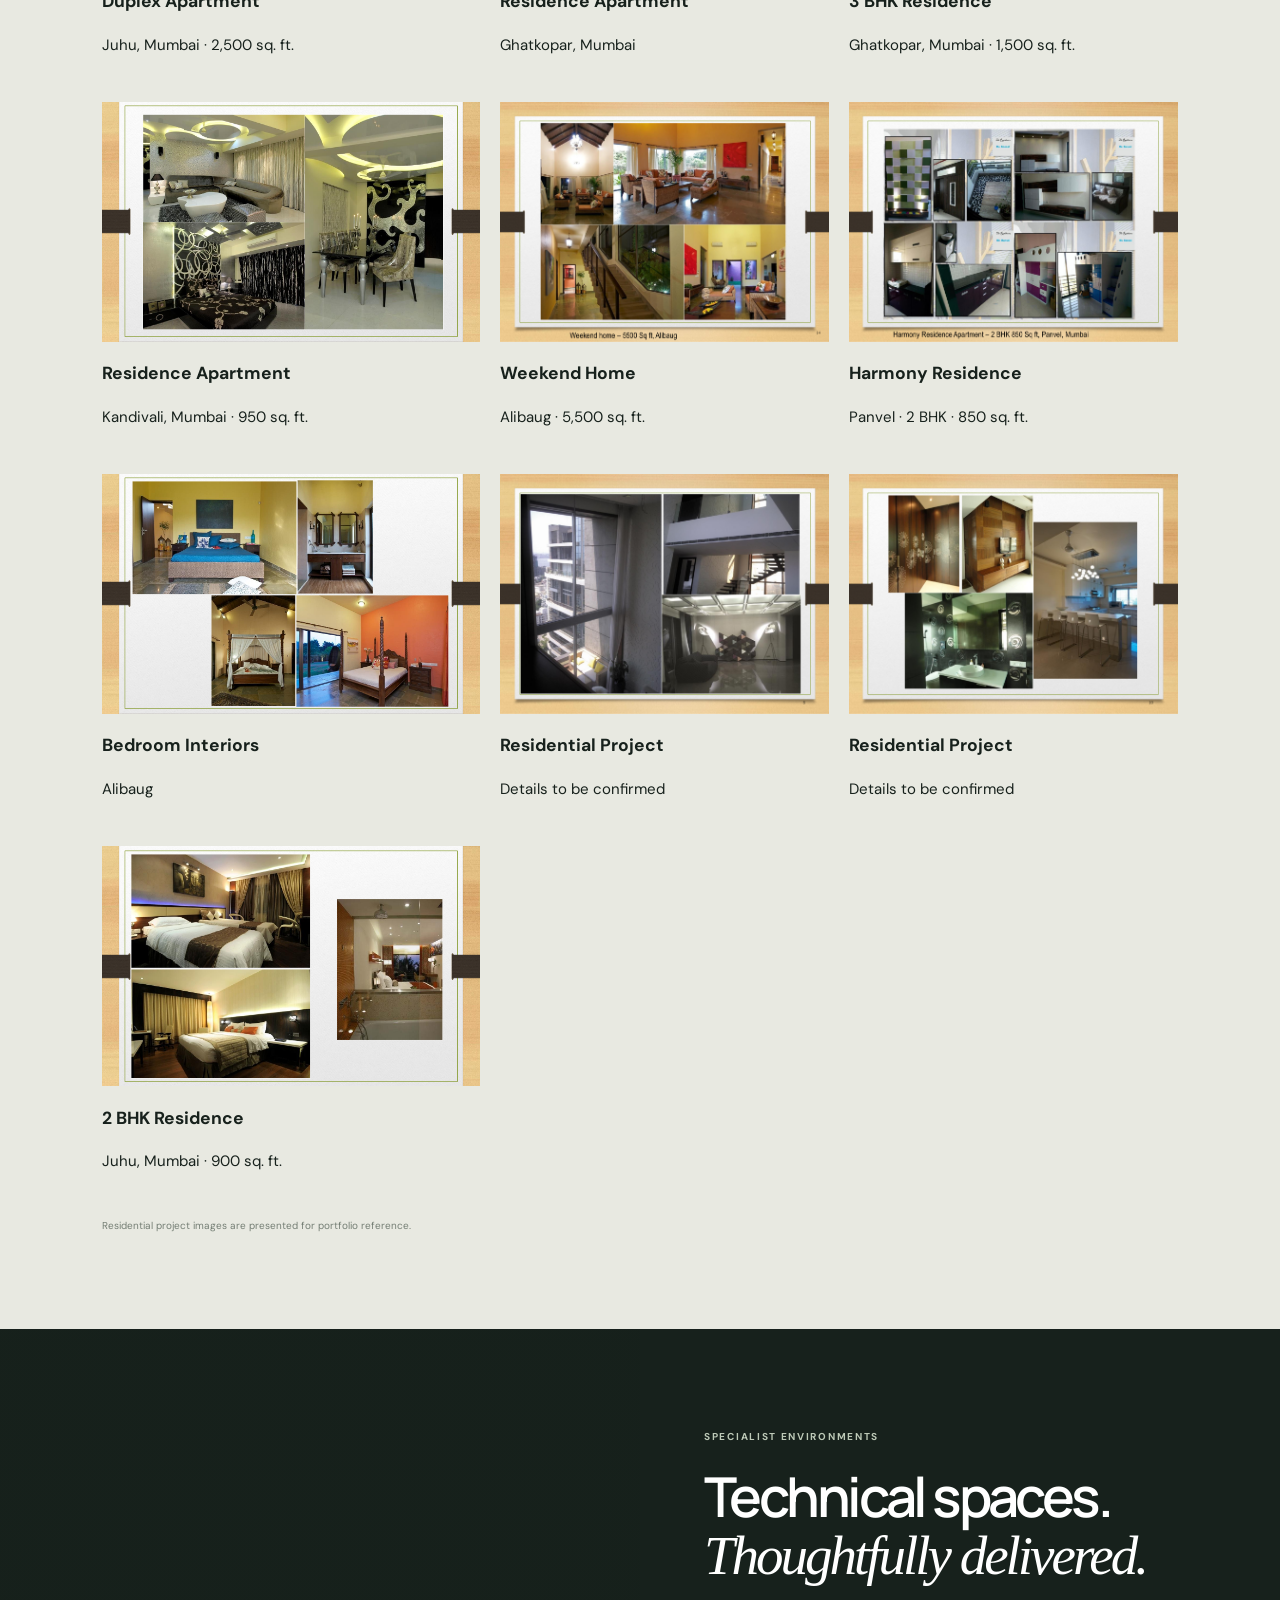
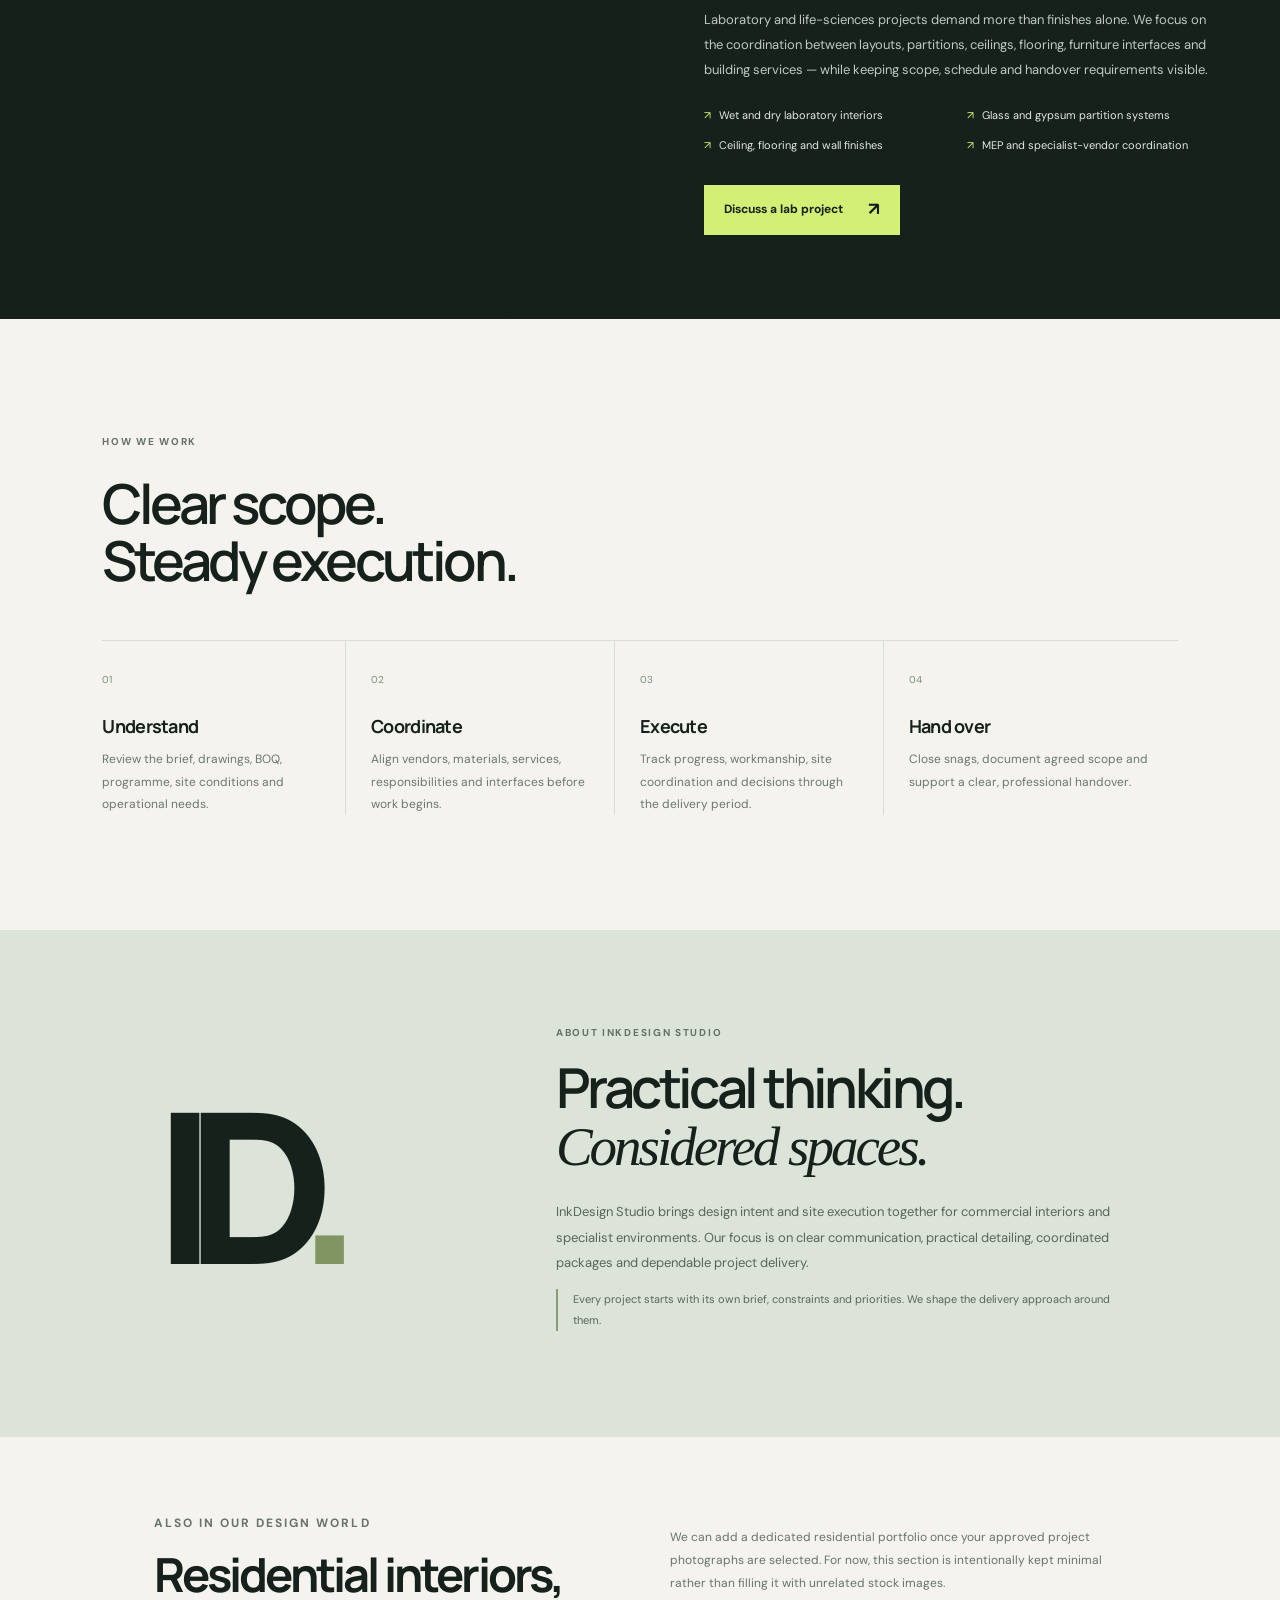
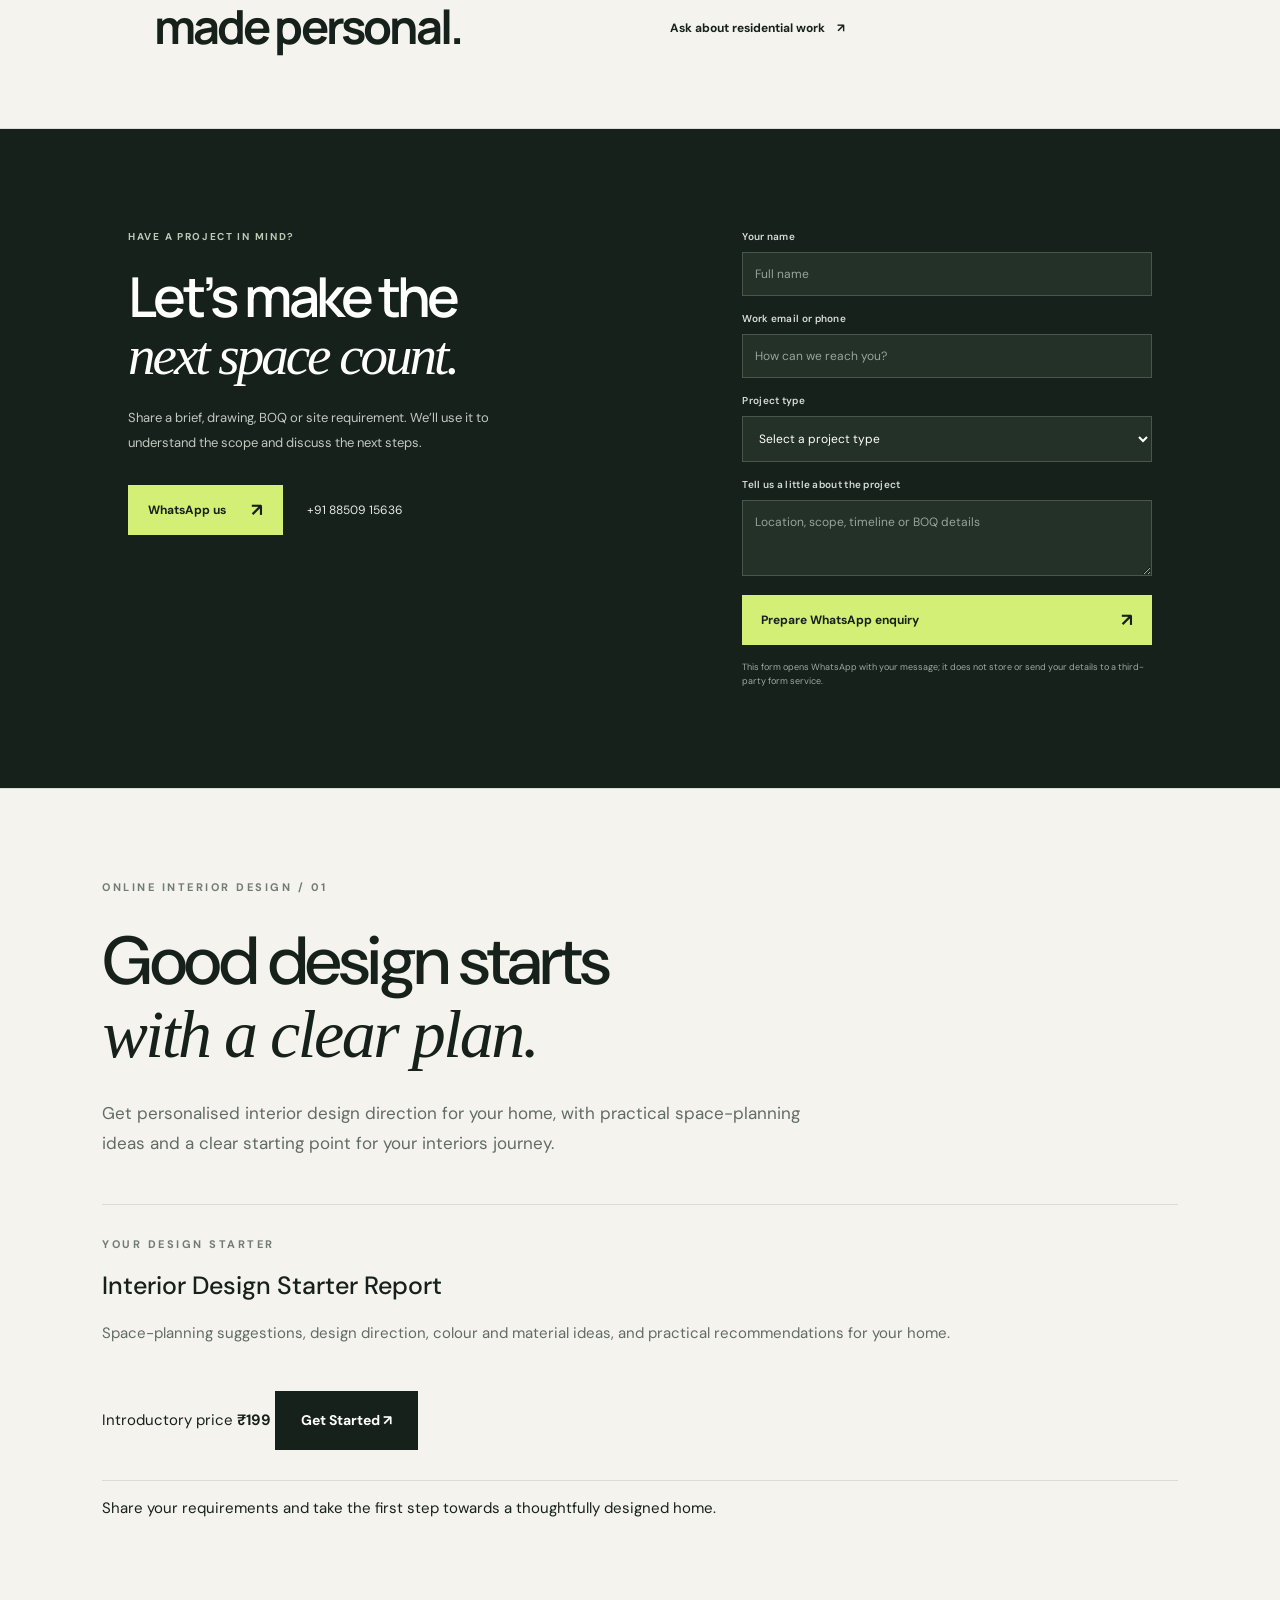
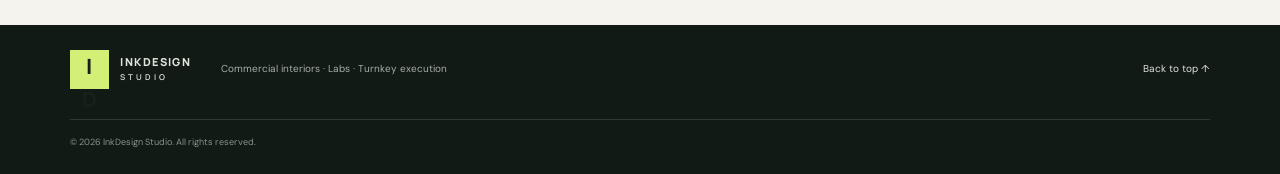
==== commit 62d49069: "Update index.html" ====
--- a/index.html
+++ b/index.html
@@ -30,7 +30,6 @@
     <nav class="main-nav" aria-label="Main navigation">
       <a href="#expertise">Expertise</a><a href="#work">Selected work</a><a href="#approach">Approach</a><a href="#about">About</a><a class="nav-cta" href="#contact">Start a project <span>↗</span></a>
     <a href="online-design.html">Online Design</a>
-<a href="online-design.html">Online Design</a>
 </nav>
   </header>
   <main>
